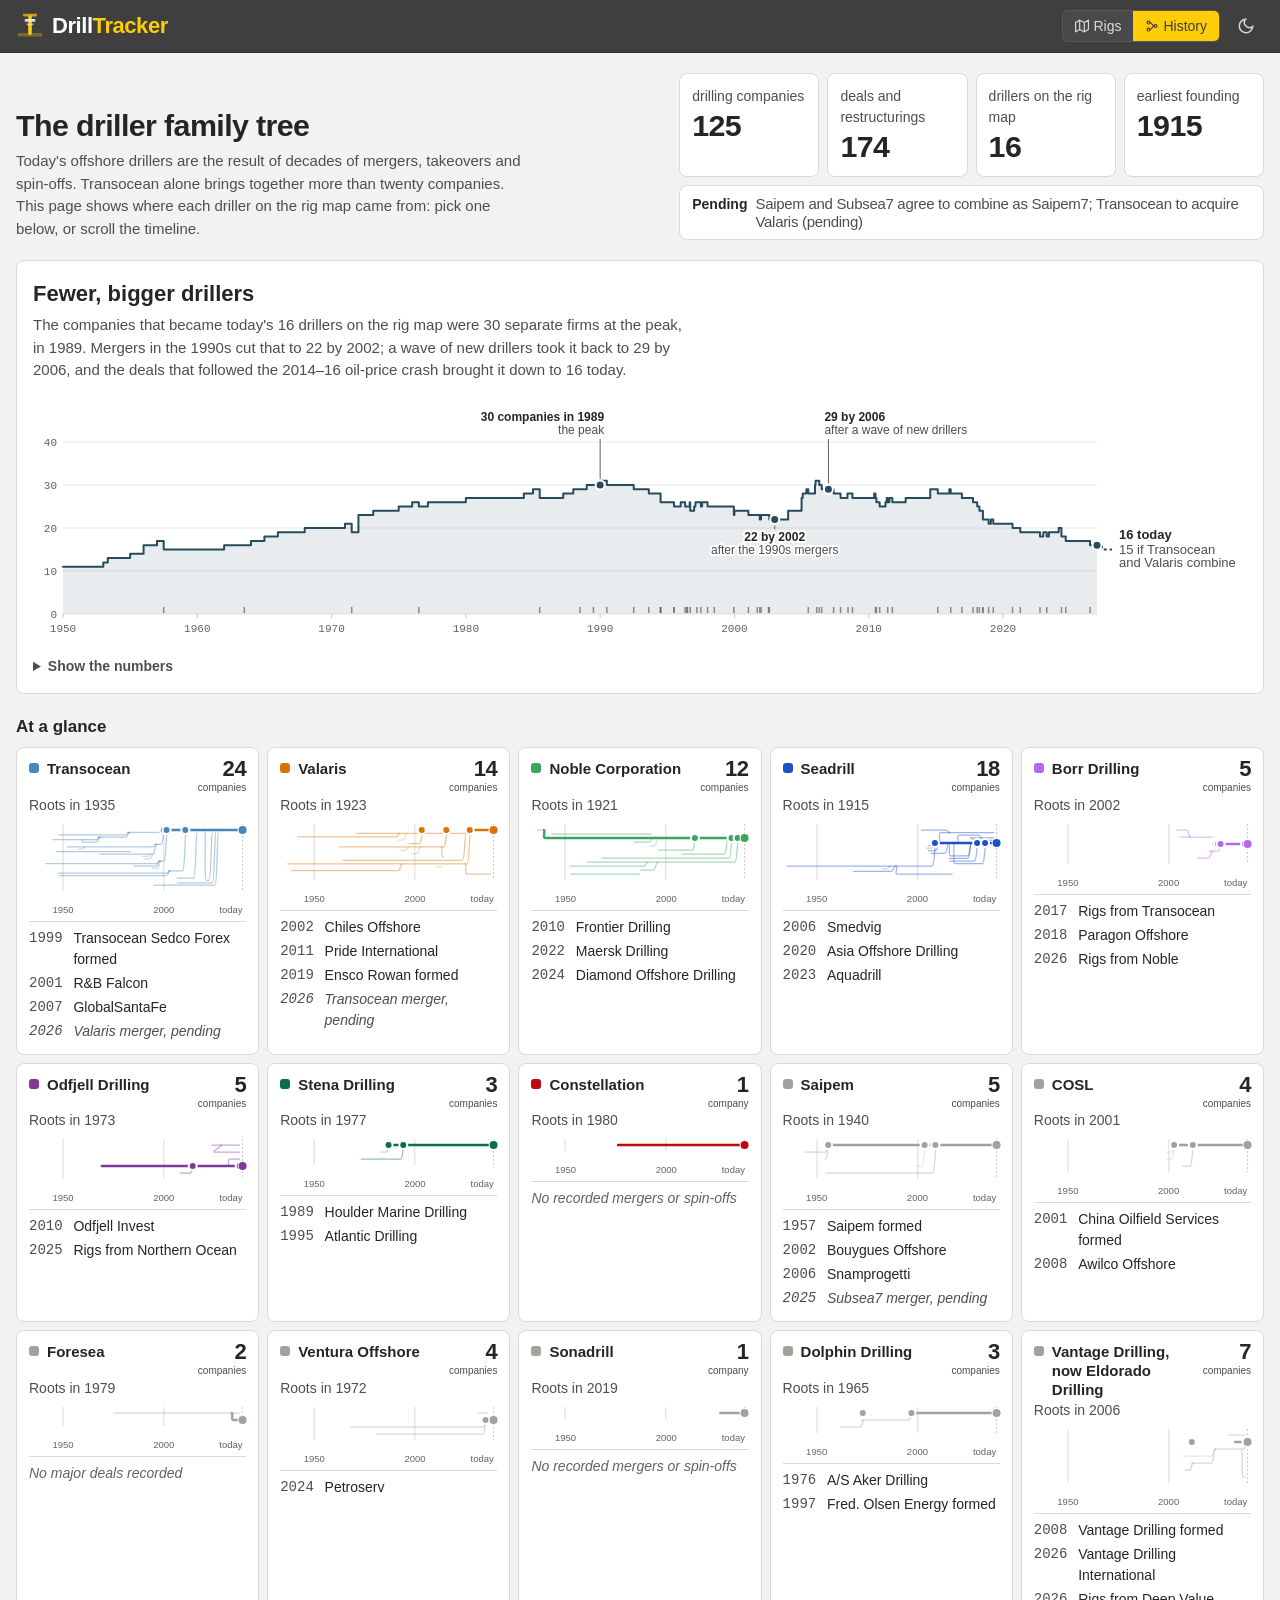
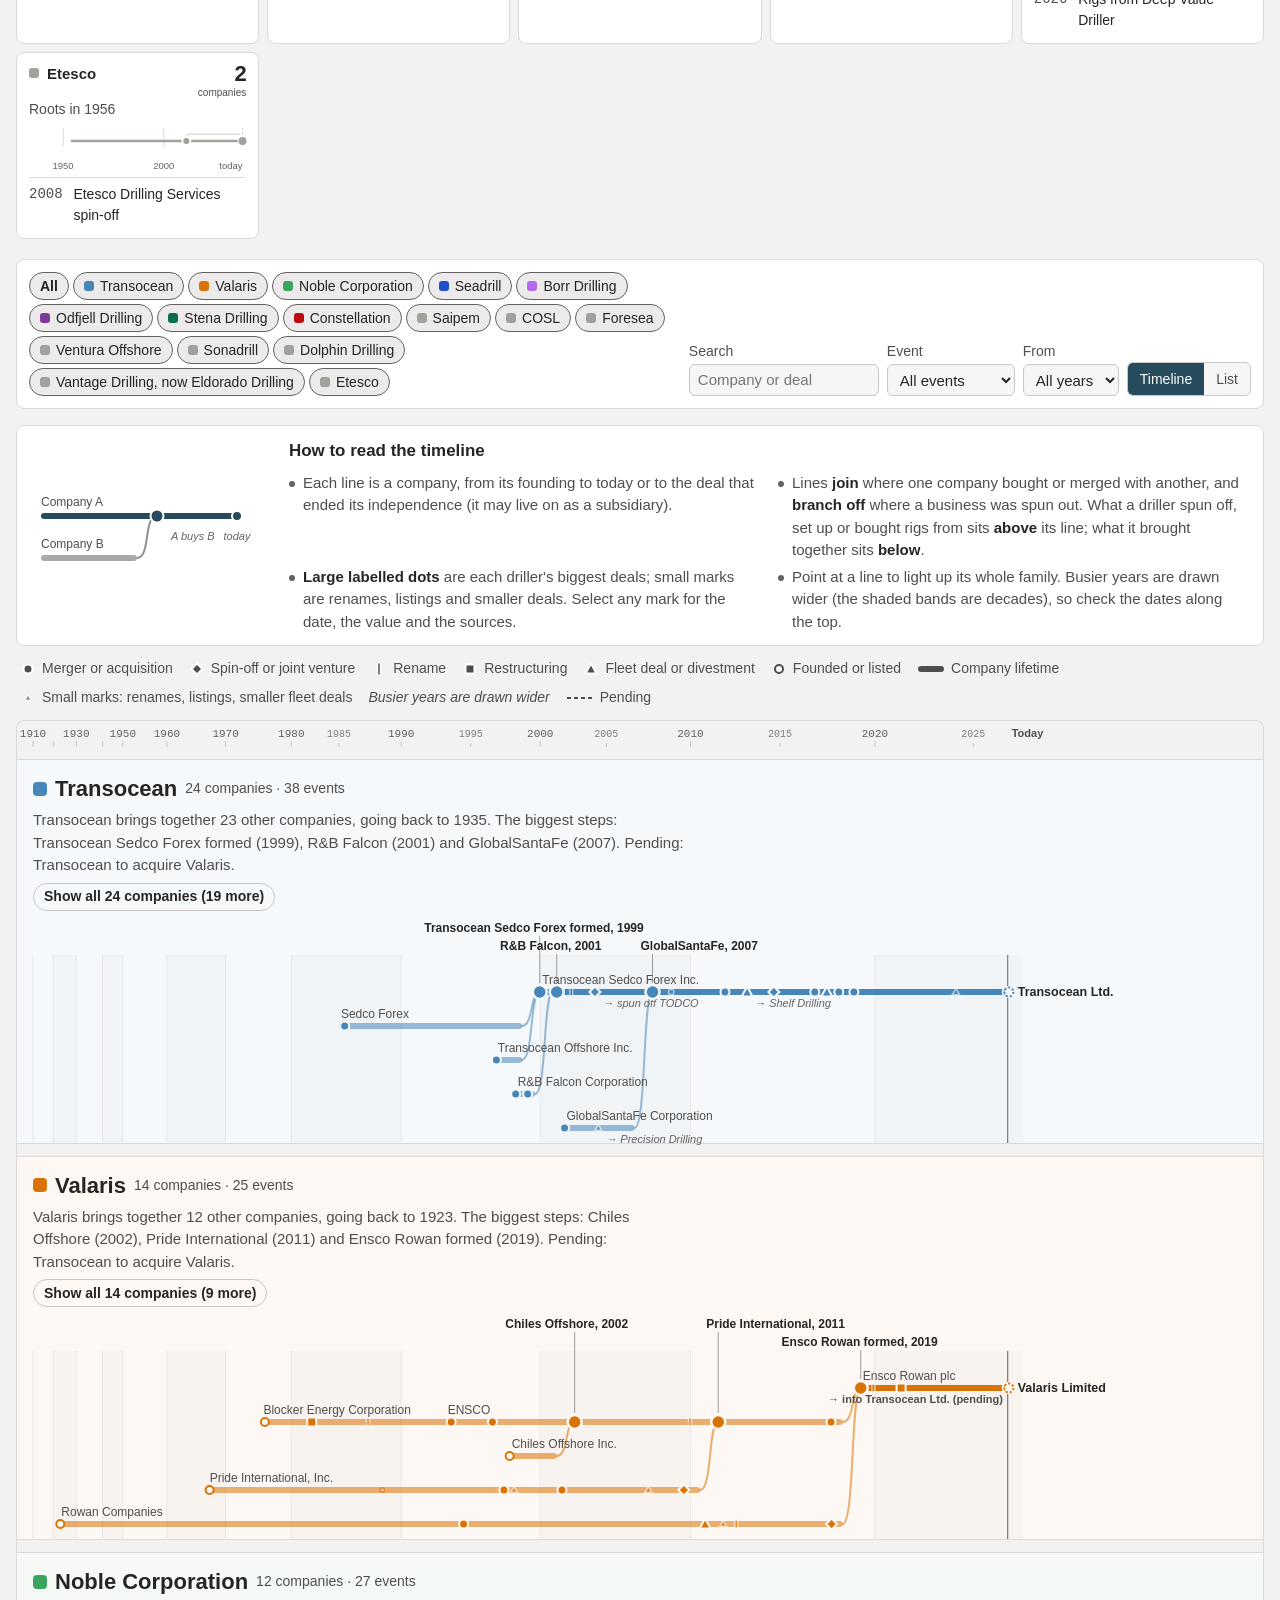
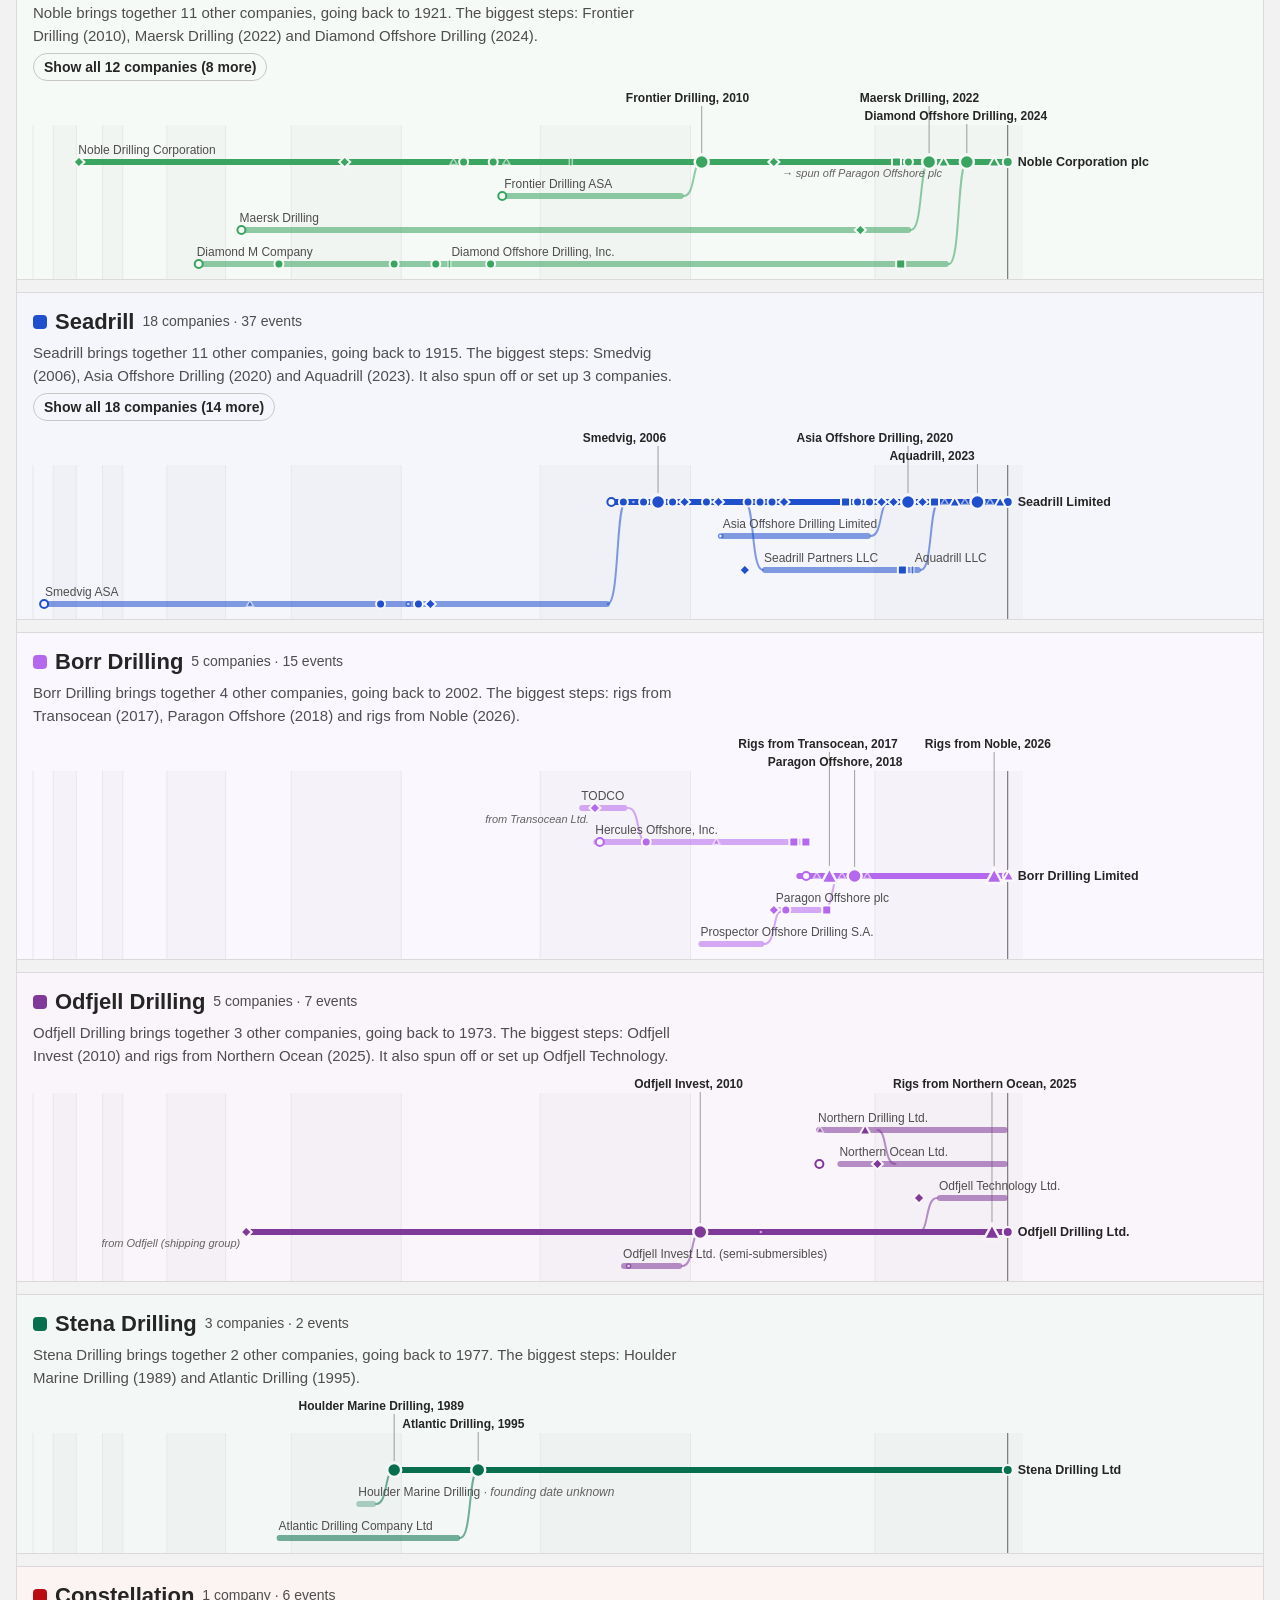
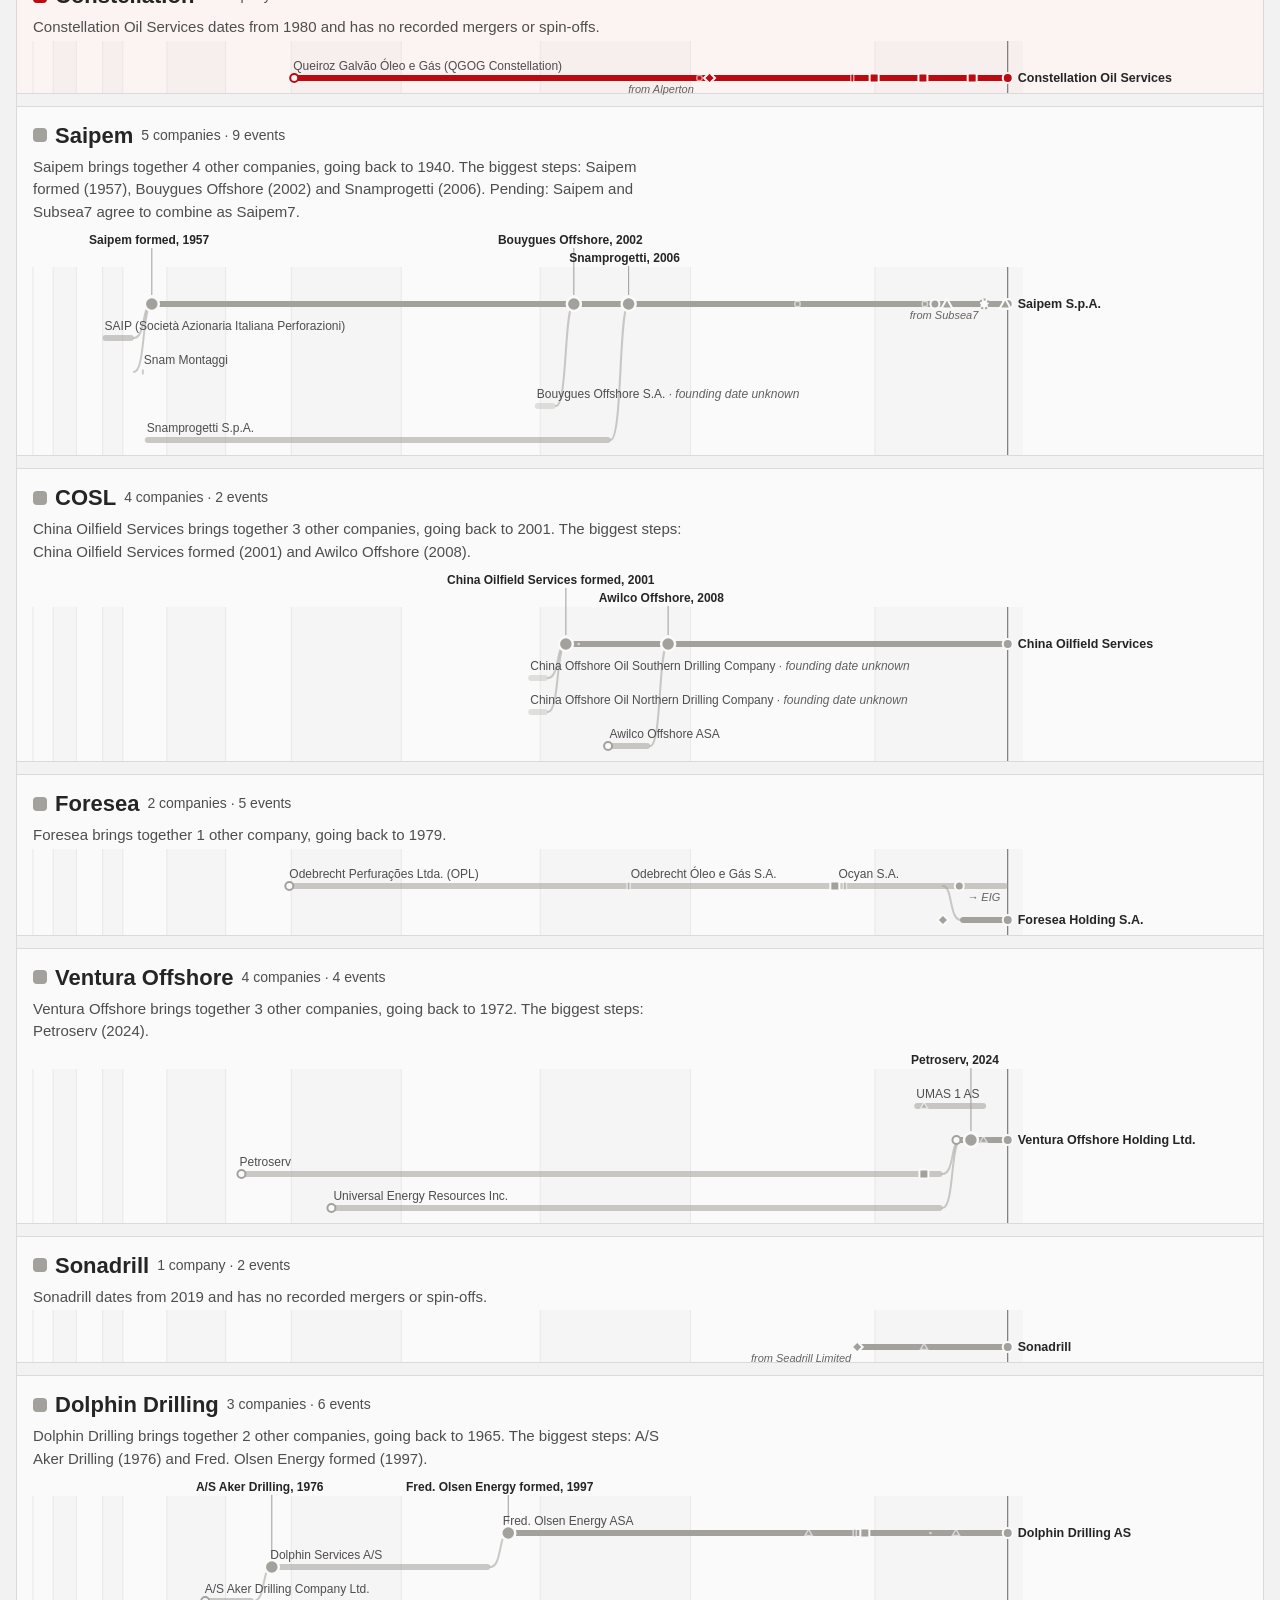
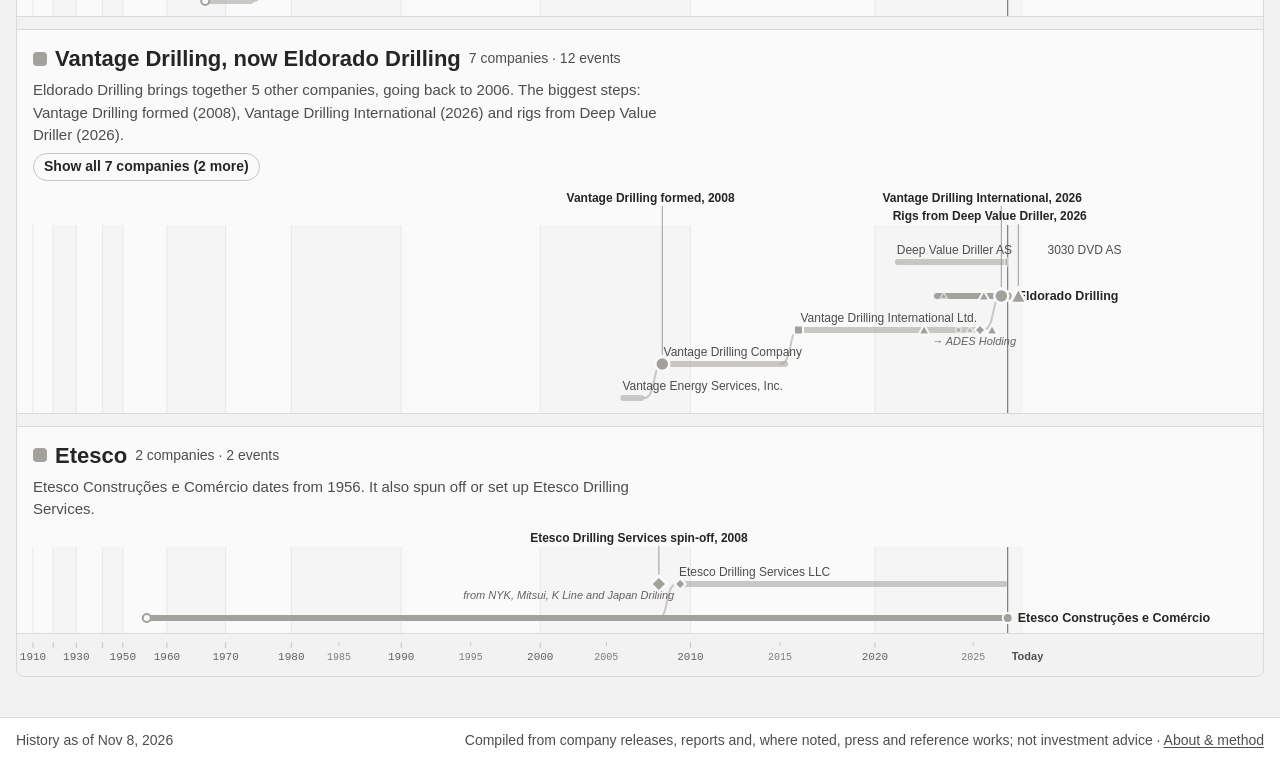
==== history.html @ 3edf8efe "Merge pull request #64 from WarEagle2k/history-polish 4/4 · Offshoots above, lineage below; decade b" ====
<!DOCTYPE html>
<html lang="en" class="hx-page" data-theme="dark">
<head>
<meta charset="UTF-8">
<meta name="viewport" content="width=device-width, initial-scale=1.0">
<meta http-equiv="Content-Security-Policy" content="default-src 'self'; script-src 'self'; style-src 'self' 'unsafe-inline' https://fonts.googleapis.com; font-src https://fonts.gstatic.com; img-src 'self' data:; connect-src 'self'; base-uri 'self'; form-action 'none'; object-src 'none'">
<title>DrillTracker — Driller Family Tree</title>
<meta name="description" content="How today's offshore drilling contractors came to be: the mergers, acquisitions, spin-offs, renames and restructurings behind each one, as far back as the sources go.">
<meta name="theme-color" content="#403F3F">
<link rel="canonical" href="https://wareagle2k.github.io/drilltracker/history.html">
<meta property="og:type" content="website">
<meta property="og:site_name" content="DrillTracker">
<meta property="og:title" content="DrillTracker — Driller Family Tree">
<meta property="og:description" content="The mergers, acquisitions, spin-offs and restructurings behind today's offshore drillers, on one timeline.">
<meta property="og:url" content="https://wareagle2k.github.io/drilltracker/history.html">
<meta property="og:image" content="https://wareagle2k.github.io/drilltracker/og-image.png">
<link rel="icon" href="data:image/svg+xml,%3Csvg xmlns='http://www.w3.org/2000/svg' viewBox='0 0 32 32'%3E%3Crect x='2' y='24' width='28' height='4' rx='1' fill='%23FDCD07' opacity='0.3'/%3E%3Crect x='14' y='4' width='4' height='22' rx='1' fill='%23FDCD07'/%3E%3Crect x='8' y='2' width='16' height='3' rx='1' fill='%23FDCD07' opacity='0.7'/%3E%3C/svg%3E">

<script src="theme-init.js?v=fe26ec33"></script>

<link rel="preconnect" href="https://fonts.googleapis.com">
<link rel="preconnect" href="https://fonts.gstatic.com" crossorigin>
<link href="https://fonts.googleapis.com/css2?family=Inter:wght@400;500;600;700&family=JetBrains+Mono:wght@400;500;600&display=swap" rel="stylesheet">
<link rel="stylesheet" href="styles.css?v=fe792de9">
<link rel="stylesheet" href="history.css?v=761b6c43">
</head>
<body>

<div class="sr-only" id="hxLive" aria-live="polite" aria-atomic="true"></div>

<header class="header">
  <div class="header-left">
    <a class="logo hx-logo-link" href="index.html" aria-label="DrillTracker rig map">
      <svg width="28" height="28" viewBox="0 0 32 32" fill="none" aria-hidden="true" focusable="false">
        <rect x="2" y="24" width="28" height="4" rx="1" fill="#FDCD07" opacity="0.3"/>
        <rect x="14" y="4" width="4" height="22" rx="1" fill="#FDCD07"/>
        <rect x="10" y="8" width="12" height="3" rx="0.5" fill="#e8ecf4" opacity="0.9"/>
        <rect x="12" y="13" width="8" height="2" rx="0.5" fill="#e8ecf4" opacity="0.6"/>
        <rect x="8" y="2" width="16" height="3" rx="1" fill="#FDCD07" opacity="0.7"/>
        <circle cx="16" cy="19" r="2" fill="#FDCD07"/>
      </svg>
      <span class="logo-text">Drill<span>Tracker</span></span>
    </a>
  </div>
  <div class="header-right">
    <nav class="view-toggle" aria-label="Pages">
      <a href="index.html">
        <svg width="14" height="14" viewBox="0 0 24 24" fill="none" stroke="currentColor" stroke-width="2" stroke-linecap="round" stroke-linejoin="round" aria-hidden="true" focusable="false"><polygon points="1 6 1 22 8 18 16 22 23 18 23 2 16 6 8 2 1 6"/><line x1="8" y1="2" x2="8" y2="18"/><line x1="16" y1="6" x2="16" y2="22"/></svg>
        <span>Rigs</span>
      </a>
      <a href="history.html" class="active" aria-current="page">
        <svg width="14" height="14" viewBox="0 0 24 24" fill="none" stroke="currentColor" stroke-width="2" stroke-linecap="round" stroke-linejoin="round" aria-hidden="true" focusable="false"><circle cx="6" cy="6" r="2.5"/><circle cx="6" cy="18" r="2.5"/><circle cx="18" cy="12" r="2.5"/><path d="M8.5 6c4 0 4 6 7 6M8.5 18c4 0 4-6 7-6"/></svg>
        <span>History</span>
      </a>
    </nav>
    <button type="button" class="icon-btn" data-theme-toggle aria-label="Switch to light theme"></button>
  </div>
</header>

<main class="hx-main" id="hxMain">
  <section class="hx-intro" aria-labelledby="hxTitle">
    <div class="hx-intro-text">
      <h1 id="hxTitle">The driller family tree</h1>
      <p>Today's offshore drillers are the result of decades of mergers, takeovers and spin-offs. Transocean alone brings together more than twenty companies. This page shows where each driller on the rig map came from: pick one below, or scroll the timeline.</p>
    </div>
    <dl class="hx-stats" id="hxStats"></dl>
  </section>

  <section class="hx-consol" aria-labelledby="hxConsolTitle">
    <div class="hx-consol-head">
      <h2 id="hxConsolTitle" class="hx-section-title">Fewer, bigger drillers</h2>
      <p class="hx-consol-dek" id="hxConsolDek"></p>
    </div>
    <div class="hx-consol-chart" id="hxConsol"></div>
    <details class="hx-consol-table">
      <summary>Show the numbers</summary>
      <div id="hxConsolTable"></div>
    </details>
  </section>

  <section class="hx-glance" aria-labelledby="hxGlanceTitle">
    <h2 id="hxGlanceTitle" class="hx-section-title">At a glance</h2>
    <div class="hx-glance-grid" id="hxGlance"></div>
  </section>

  <div class="hx-toolbar" role="group" aria-label="Filter the history">
    <div class="hx-families" id="hxFamilies" role="group" aria-label="Show drillers"></div>
    <div class="hx-controls">
      <label class="hx-field"><span>Search</span>
        <input type="search" id="hxSearch" placeholder="Company or deal" autocomplete="off" spellcheck="false">
      </label>
      <label class="hx-field"><span>Event</span>
        <select id="hxType"></select>
      </label>
      <label class="hx-field"><span>From</span>
        <select id="hxEra"></select>
      </label>
      <div class="view-toggle hx-view" role="group" aria-label="View">
        <button type="button" data-view="chart" aria-pressed="true" class="active">Timeline</button>
        <button type="button" data-view="list" aria-pressed="false">List</button>
      </div>
    </div>
  </div>

  <section class="hx-howto" aria-labelledby="hxHowtoTitle">
    <svg class="hx-howto-art" width="236" height="92" viewBox="0 0 236 92" aria-hidden="true" focusable="false">
      <text x="8" y="16" class="hx-howto-label">Company A</text>
      <rect x="8" y="23" width="196" height="6" rx="3" class="hx-howto-bar is-main"/>
      <circle cx="204" cy="26" r="5" class="hx-howto-end"/>
      <text x="8" y="58" class="hx-howto-label">Company B</text>
      <rect x="8" y="65" width="96" height="6" rx="3" class="hx-howto-bar"/>
      <path d="M104 68C118 68 110 26 124 26" class="hx-howto-link"/>
      <circle cx="124" cy="26" r="6.5" class="hx-howto-mark"/>
      <text x="138" y="50" class="hx-howto-note">A buys B</text>
      <text x="204" y="50" text-anchor="middle" class="hx-howto-note">today</text>
    </svg>
    <div>
      <h2 id="hxHowtoTitle" class="hx-section-title">How to read the timeline</h2>
      <ul class="hx-howto-list">
        <li>Each line is a company, from its founding to today or to the deal that ended its independence (it may live on as a subsidiary).</li>
        <li>Lines <strong>join</strong> where one company bought or merged with another, and <strong>branch off</strong> where a business was spun out. What a driller spun off, set up or bought rigs from sits <strong>above</strong> its line; what it brought together sits <strong>below</strong>.</li>
        <li><strong>Large labelled dots</strong> are each driller's biggest deals; small marks are renames, listings and smaller deals. Select any mark for the date, the value and the sources.</li>
        <li>Point at a line to light up its whole family. Busier years are drawn wider (the shaded bands are decades), so check the dates along the top.</li>
      </ul>
    </div>
  </section>

  <div class="hx-legend" id="hxLegend" aria-label="Key"></div>

  <section class="hx-chart" id="hxChart" aria-label="Timeline of driller families">
    <div class="hx-scroll" id="hxScroll" tabindex="0" role="region" aria-label="Timeline, scrolls sideways">
      <div class="hx-canvas" id="hxCanvas"></div>
    </div>
  </section>

  <section class="hx-list" id="hxList" aria-label="Events in date order" hidden></section>

  <p class="hx-empty" id="hxEmpty" hidden>No events match. Clear the search or pick more drillers.</p>
</main>

<aside class="hx-panel" id="hxPanel" aria-labelledby="hxPanelTitle" tabindex="-1" hidden>
  <div class="hx-panel-head">
    <p class="hx-panel-kicker" id="hxPanelKicker"></p>
    <button type="button" class="icon-btn hx-panel-close" id="hxPanelClose" aria-label="Close details">
      <svg width="18" height="18" viewBox="0 0 24 24" fill="none" stroke="currentColor" stroke-width="2" stroke-linecap="round" aria-hidden="true" focusable="false"><line x1="18" y1="6" x2="6" y2="18"/><line x1="6" y1="6" x2="18" y2="18"/></svg>
    </button>
  </div>
  <h2 class="hx-panel-title" id="hxPanelTitle"></h2>
  <div class="hx-panel-body" id="hxPanelBody"></div>
</aside>

<div class="hx-tip" id="hxTip" role="tooltip" hidden></div>

<footer class="footer hx-footer">
  <span id="hxAsOf"></span>
  <span class="footer-legal">Compiled from company releases, reports and, where noted, press and reference works; not investment advice ·
    <a href="https://github.com/WarEagle2k/drilltracker#driller-history" target="_blank" rel="noopener">About &amp; method</a></span>
</footer>

<script src="history-data.js?v=78d55426"></script>
<script src="history.js?v=fdc74b52"></script>
</body>
</html>
---- styles.css ----
/* Art direction: Maritime Operations Center → Industrial, authoritative, dark-first
   Palette: Dark navy/charcoal, amber/gold accent (#d4910a), white text
   Typography: Inter (body/UI) + JetBrains Mono (data values)
   Density: Dense — command-center dashboard */

*, *::before, *::after { box-sizing: border-box; margin: 0; padding: 0; }

html {
  -moz-text-size-adjust: 100%;
  -webkit-text-size-adjust: 100%;
  text-size-adjust: 100%;
  -webkit-font-smoothing: antialiased;
  -moz-osx-font-smoothing: grayscale;
  text-rendering: optimizeLegibility;
}

:root {
  /* brand (CSI): yellow never as text on white (1.5:1); on Charcoal it is 7:1 */
  --brand-yellow:   #FDCD07;
  --brand-charcoal: #403F3F;
  --header-bg:      #403F3F;
  --header-border:  #2E2D2D;
  --header-text:    #FFFFFF;
  --header-muted:   #DBD9DA;
  --header-hover:   #4F4D4D;
  --header-toggle:  #4A4949;
  --header-toggle-border: #5A5858;
  --font-body: 'Inter', -apple-system, BlinkMacSystemFont, sans-serif;
  --font-mono: 'JetBrains Mono', 'SF Mono', 'Fira Code', monospace;

  --text-xs:   clamp(0.75rem,  0.7rem  + 0.25vw, 0.875rem);
  --text-sm:   clamp(0.8125rem, 0.78rem + 0.2vw, 0.9375rem);
  --text-base: clamp(0.9375rem, 0.9rem + 0.2vw, 1.0625rem);
  --text-lg:   clamp(1.125rem, 1rem + 0.5vw, 1.375rem);
  --text-xl:   clamp(1.375rem, 1.1rem + 1vw, 2rem);

  --space-1:  0.25rem;
  --space-2:  0.5rem;
  --space-3:  0.75rem;
  --space-4:  1rem;
  --space-5:  1.25rem;
  --space-10: 2.5rem;
  --space-16: 4rem;

  --radius-sm: 0.25rem;
  --radius-md: 0.375rem;
  --radius-lg: 0.5rem;
  --radius-full: 9999px;

  --transition-fast: 120ms cubic-bezier(0.16, 1, 0.3, 1);
  --transition-slide: 280ms cubic-bezier(0.16, 1, 0.3, 1);
}

/* DARK MODE (default) */
:root, [data-theme="dark"] {
  --header-bg:      #141313;
  --header-border:  #2E2D2D;
  --header-hover:   #2E2D2D;
  --header-toggle:  #272626;
  --header-toggle-border: #3A3939;
  --color-bg:             #1E1D1D;
  --color-surface:        #272626;
  --color-surface-2:      #302F2F;
  --color-surface-offset: #3A3939;
  --color-divider:        #403F3F;
  --color-border:         #545252;

  --color-text:           #F2F1F1;
  --color-text-muted:     #BDBABB;
  --color-text-faint:     #A3A0A1;
  --color-text-inverse:   #1E1D1D;

  --color-primary:        #FDCD07;
  --color-primary-hover:  #FCE169;
  --color-primary-highlight: rgba(253, 205, 7, 0.12);

  --color-warning:        #fbbf24;
  --color-error:          #f87171;

  --shadow-md: 0 4px 12px rgba(0,0,0,0.4);
  --shadow-xl: 0 20px 50px rgba(0,0,0,0.6);

  /* status (activity on the data date) */
  --status-working:     #5FC3B9;
  --status-committed:   #9CC0DC;
  --status-available:   #94a3b8;
  --status-unconfirmed: #FCE169;

  /* contract firmness: ordinal, one blue ramp, firm = most prominent (validated --ordinal on #111d33) */
  --firm-firm:        #A9C8E0;
  --firm-loi:         #79A6C9;
  --firm-conditional: #4A7FA5;
  --firm-option:      #2F5B78;

  /* charts: rig type (categorical slots 1-3, validated all-pairs), heatmap ramp (5 ordinal teal steps, validated; teal so it doesn't read as the firmness blues), de-emphasis */
  --type-drillship: #3E86D6;
  --type-semisub:   #DE5A45;
  --type-jackup:    #1C9F84;
  --seq-0: #302F2F;
  --seq-1: #0a625e;
  --seq-2: #077e79;
  --seq-3: #079a94;
  --seq-4: #32b6af;
  --seq-5: #70cdc7;
  --viz-deemph: #545252;

  /* map availability: Coral for open now, a muted yellow for free within 9 months (22 apart, CVD-checked on the dark sea), grey for the rest */
  --avail-open:   #E15D48;
  --avail-near:   #E3B505;
  --avail-booked: #5E6366;
  --viz-grid: #353434;

  /* map colour by contractor: lighter steps of the light theme's hues, each at least 3:1 on the dark map; no pinks or salmons;
     closest pair 16.5 apart (OKLab x100), 8.9 under colour-blind simulation */
  --contractor-transocean:     #2ecdfd;
  --contractor-seadrill:       #0d6eff;
  --contractor-noble:          #1c945e;
  --contractor-valaris:        #f69e24;
  --contractor-odfjell:        #8e649f;
  --contractor-borr:           #b782fd;
  --contractor-stena:          #30db87;
  --contractor-constellation:  #f14634;
  --contractor-other:          #a3a19c;

  --map-sea:        #1B1F21;
  --map-land:       #2C2B2B;
  --map-border:     #4A4848;
  --map-label:      #A3A0A1;
  --map-label-sea:  #6E8189;
  --map-icon-shadow: rgba(0, 0, 0, 0.6);
  --overlay:        rgba(30, 29, 29, 0.55);
}

/* LIGHT MODE */
[data-theme="light"] {
  --header-bg:      #403F3F;
  --header-border:  #2E2D2D;
  --header-hover:   #4F4D4D;
  --header-toggle:  #4A4949;
  --header-toggle-border: #5A5858;
  --color-bg:             #F3F2F2;
  --color-surface:        #FFFFFF;
  --color-surface-2:      #F7F6F6;
  --color-surface-offset: #ECEAEB;
  --color-divider:        #DBD9DA;
  --color-border:         #C9C6C7;

  --color-text:           #262525;
  --color-text-muted:     #4F4D4D;
  --color-text-faint:     #646161;
  --color-text-inverse:   #ffffff;

  /* brand: Slate does the work in content (9.3:1 on white); CSI Yellow only as a fill or on Charcoal */
  --color-primary:        #264B5D;
  --color-primary-hover:  #1B3846;
  --color-primary-highlight: rgba(253, 205, 7, 0.22);

  --color-warning:        #d97706;
  --color-error:          #dc2626;

  --shadow-md: 0 4px 12px rgba(0,0,0,0.08);
  --shadow-xl: 0 20px 50px rgba(0,0,0,0.16);

  --status-working:     #185F66;
  --status-committed:   #264B5D;
  --status-available:   #555353;
  --status-unconfirmed: #84382C;

  --firm-firm:        #264B5D;
  --firm-loi:         #3A6886;
  --firm-conditional: #4A7FA5;
  --firm-option:      #7FA3C0;

  --type-drillship: #2A6CB0;
  --type-semisub:   #E15D48;
  --type-jackup:    #1FA595;
  --seq-0: #F1F0F0;
  --seq-1: #7FB8BC;
  --seq-2: #4C9499;
  --seq-3: #2A777D;
  --seq-4: #185F66;
  --seq-5: #0E4247;
  --viz-deemph: #CFCCCD;

  --avail-open:   #84382C;
  --avail-near:   #E15D48;
  --avail-booked: #B4BEC3;
  --viz-grid: #E9E7E8;

  /* map colour by contractor: no pinks; closest pair 15.3 apart (OKLab x100), 8.1 under colour-blind simulation, all 3:1 on the map */
  --contractor-transocean:     #4786b8;
  --contractor-seadrill:       #1f4fcc;
  --contractor-noble:          #3aa460;
  --contractor-valaris:        #da7306;
  --contractor-odfjell:        #7f3999;
  --contractor-borr:           #b468ee;
  --contractor-stena:          #086f4e;
  --contractor-constellation:  #bb0a10;
  --contractor-other:          #a3a19c;

  --map-sea:        #DCE3E6;
  --map-land:       #FAFAF9;
  --map-border:     #BCC0C1;
  --map-label:      #5A5F61;
  --map-label-sea:  #6F8791;
  --map-icon-shadow: rgba(10, 22, 40, 0.5);
  --overlay:        rgba(243, 242, 242, 0.6);
}

html, body { height: 100%; overflow: hidden; }

body {
  font-family: var(--font-body);
  font-size: var(--text-sm);
  color: var(--color-text);
  background: var(--color-bg);
  line-height: 1.5;
}

button { cursor: pointer; background: none; border: none; font: inherit; color: inherit; }
input { font: inherit; color: inherit; }
a { color: var(--color-primary); text-decoration: none; }
a:hover { color: var(--color-primary-hover); }

::selection {
  background: rgba(212, 145, 10, 0.3);
  color: var(--color-text);
}

:focus-visible {
  outline: 2px solid var(--color-primary);
  outline-offset: 2px;
  border-radius: var(--radius-sm);
}

@media (prefers-reduced-motion: reduce) {
  *, *::before, *::after {
    animation-duration: 0.01ms !important;
    animation-iteration-count: 1 !important;
    /* none rather than a near-zero duration: even 0.01ms of a visibility transition leaves the
       details panel hidden at the moment it opens, so it could not take focus */
    transition: none !important;
  }
}

.sr-only {
  position: absolute; width: 1px; height: 1px; padding: 0; margin: -1px;
  overflow: hidden; clip: rect(0,0,0,0); white-space: nowrap; border-width: 0;
}

/* ============================================
   LAYOUT — full viewport dashboard
   ============================================ */
.app {
  display: flex;
  flex-direction: column;
  height: 100dvh;
  overflow: hidden;
}

/* ============================================
   HEADER
   ============================================ */
.header {
  display: flex;
  align-items: center;
  justify-content: space-between;
  padding: var(--space-2) var(--space-4);
  background: var(--header-bg); /* the brand bar: Charcoal in both themes */
  border-bottom: 1px solid var(--header-border);
  color: var(--header-text);
  z-index: 1000;
  min-height: 48px;
  flex-shrink: 0;
}
.header-left, .header-right { display: flex; align-items: center; }
.header-left { gap: var(--space-3); }
.header-right { gap: var(--space-2); }

.logo { display: flex; align-items: center; gap: var(--space-2); }
.logo-text {
  font-size: var(--text-lg);
  font-weight: 700;
  letter-spacing: -0.02em;
  line-height: 1.2;
  color: var(--header-text);
}
.logo-text span { color: var(--brand-yellow); }

.view-toggle {
  display: flex;
  background: var(--color-surface-2);
  border-radius: var(--radius-md);
  border: 1px solid var(--color-border);
  overflow: hidden;
}
.view-toggle button {
  padding: var(--space-1) var(--space-3);
  font-size: var(--text-xs);
  font-weight: 500;
  color: var(--color-text-muted);
  transition: all var(--transition-fast);
  display: flex;
  align-items: center;
  gap: var(--space-1);
}
.view-toggle button.active {
  background: var(--color-primary);
  color: var(--color-text-inverse);
}
.view-toggle button:not(.active):hover {
  color: var(--color-text);
  background: var(--color-surface-offset);
}

/* shared icon button (sidebar toggle, export, theme) */
.icon-btn {
  width: 36px; height: 36px; display: flex; align-items: center; justify-content: center;
  border-radius: var(--radius-md); color: var(--color-text-muted); transition: all var(--transition-fast);
}
.icon-btn:hover { background: var(--color-surface-2); color: var(--color-text); }
.icon-btn:disabled { opacity: 0.4; cursor: default; background: none; }
.sidebar-toggle-btn { position: relative; }
/* how many filters are on, so they're not forgotten while the sidebar is closed */
.filter-badge {
  position: absolute; top: 2px; right: 0; min-width: 16px; height: 16px; padding: 0 4px; border-radius: var(--radius-full);
  background: var(--brand-yellow); color: var(--brand-charcoal); font: 700 10px/16px var(--font-mono); text-align: center;
  box-shadow: 0 0 0 2px var(--header-bg);
}
.filter-badge[hidden] { display: none; }
/* on the Charcoal bar: light icons, yellow for what is selected or focused */
.header .icon-btn { color: var(--header-muted); }
.header .icon-btn:hover { background: var(--header-hover); color: var(--header-text); }
.header .view-toggle { background: var(--header-toggle); border-color: var(--header-toggle-border); }
.header .view-toggle button { color: var(--header-muted); }
.header .view-toggle button:not(.active):hover { background: var(--header-hover); color: var(--header-text); }
.header .view-toggle button.active { background: var(--brand-yellow); color: var(--brand-charcoal); }
.header :focus-visible { outline-color: var(--brand-yellow); }
/* export says what it does where there is room */
.export-btn { width: auto; gap: 6px; padding: 0 10px; }
.export-label { font-size: var(--text-xs); font-weight: 600; }

/* stale-data banner (P5): shown only when the data is old */
.stale-banner {
  padding: var(--space-1) var(--space-4);
  background: color-mix(in srgb, var(--color-warning) 16%, var(--color-surface));
  border-bottom: 1px solid var(--color-border);
  color: var(--color-text);
  font-size: var(--text-xs);
  flex-shrink: 0;
}
.stale-banner[hidden] { display: none; }

/* ============================================
   KPI STRIP
   ============================================ */
.kpi-strip {
  display: flex;
  gap: 1px;
  background: var(--color-border);
  border-bottom: 1px solid var(--color-border);
  flex-shrink: 0;
}
.kpi-item {
  position: relative;
  flex: 1;
  display: flex;
  align-items: center;
  gap: var(--space-3);
  padding: var(--space-2) var(--space-4);
  background: var(--color-surface);
}
.kpi-icon {
  width: 32px;
  height: 32px;
  display: flex;
  align-items: center;
  justify-content: center;
  border-radius: var(--radius-md);
  background: var(--color-primary-highlight);
  color: var(--color-primary);
  flex-shrink: 0;
}
.kpi-label {
  display: flex;
  align-items: center;
  gap: 2px;
  font-size: 11px;
  white-space: nowrap; /* keeps the "?" button beside its label */
  text-transform: uppercase;
  letter-spacing: 0.05em;
  color: var(--color-text-faint);
  line-height: 1.2;
}
.kpi-label-text { min-width: 0; overflow: hidden; text-overflow: ellipsis; }
.kpi-content { min-width: 0; }
.kpi-unit { margin-left: 2px; font-size: 0.6em; font-weight: 500; color: var(--color-text-faint); }
.kpi-unit[hidden] { display: none; }
.kpi-note { margin-top: 1px; font-weight: 500; color: var(--color-text-faint); font-size: 11px; line-height: 1.2; }
.kpi-note:empty { display: none; }
.kpi-note--warn { color: var(--color-warning); font-weight: 700; }
.kpi-value {
  font-family: var(--font-mono);
  font-size: var(--text-lg);
  font-weight: 600;
  font-variant-numeric: tabular-nums lining-nums;
  color: var(--color-text);
  line-height: 1.2;
  animation: fadeIn 500ms ease-out;
}
@keyframes fadeIn {
  from { opacity: 0; transform: translateY(4px); }
  to { opacity: 1; transform: translateY(0); }
}

/* KPI definition: a real button (touch, keyboard and screen readers), not a hover-only title */
.kpi-help {
  display: inline-flex; align-items: center; justify-content: center; width: 16px; height: 16px; margin-left: 2px;
  position: relative; flex-shrink: 0; border: 1px solid var(--color-border); border-radius: var(--radius-full);
  font-size: 10px; font-weight: 600; line-height: 1; color: var(--color-text-muted); transition: all var(--transition-fast);
}
.kpi-help::after { content: ''; position: absolute; inset: -6px; } /* a 28px touch target around the small circle */
.kpi-help:hover, .kpi-help[aria-expanded="true"] { color: var(--color-primary); border-color: var(--color-primary); }
.kpi-help-text {
  position: absolute; top: calc(100% + 4px); left: var(--space-3); right: var(--space-3); z-index: 1100; min-width: 200px;
  padding: var(--space-2) var(--space-3); background: var(--color-surface-2); border: 1px solid var(--color-border);
  border-radius: var(--radius-md); box-shadow: var(--shadow-md); font-size: var(--text-xs); line-height: 1.4; color: var(--color-text);
}
.kpi-help-text[hidden] { display: none; }

/* ============================================
   MAIN CONTENT
   ============================================ */
.main-content {
  display: flex;
  position: relative;
  overflow: hidden;
  flex: 1;
  min-height: 0;
}

/* ============================================
   FILTER SIDEBAR
   ============================================ */
.filter-sidebar {
  width: 280px;
  background: var(--color-surface);
  border-right: 1px solid var(--color-border);
  display: flex;
  flex-direction: column;
  overflow: hidden;
  transition: width var(--transition-slide), margin var(--transition-slide);
  flex-shrink: 0;
  z-index: 500;
}
.filter-sidebar.collapsed { width: 0; margin-left: -1px; }
.filter-sidebar[inert] { opacity: 0; } /* collapsed sidebar leaves the tab order */

.filter-header {
  display: flex;
  align-items: center;
  justify-content: space-between;
  padding: var(--space-3) var(--space-4);
  border-bottom: 1px solid var(--color-border);
  flex-shrink: 0;
}
.filter-header h2 {
  font-size: var(--text-sm);
  font-weight: 600;
  text-transform: uppercase;
  letter-spacing: 0.04em;
  color: var(--color-text-muted);
}
.filter-count {
  font-family: var(--font-mono);
  font-size: var(--text-xs);
  color: var(--color-primary);
  font-variant-numeric: tabular-nums;
}

.filter-body {
  flex: 1;
  overflow-y: auto;
  overscroll-behavior: contain;
  padding: var(--space-3) var(--space-4);
}
.filter-section { margin-bottom: var(--space-4); }
.filter-section-title {
  font-size: 11px;
  font-weight: 600;
  text-transform: uppercase;
  letter-spacing: 0.06em;
  color: var(--color-text-faint);
  margin-bottom: var(--space-2);
}

.search-wrapper { position: relative; }
.search-input {
  width: 100%;
  padding: var(--space-2) 32px var(--space-2) 36px;
  background: var(--color-surface-2);
  border: 1px solid var(--color-border);
  border-radius: var(--radius-md);
  color: var(--color-text);
  font-size: var(--text-sm);
  transition: border-color var(--transition-fast);
}
.search-input::placeholder { color: var(--color-text-faint); }
.search-input:focus {
  border-color: var(--color-primary);
  outline: none;
  box-shadow: 0 0 0 2px var(--color-primary-highlight);
}
.search-icon {
  position: absolute;
  left: 10px;
  top: 50%;
  transform: translateY(-50%);
  color: var(--color-text-faint);
  pointer-events: none;
}
.search-clear {
  position: absolute; right: 5px; top: 50%; transform: translateY(-50%);
  width: 24px; height: 24px; display: flex; align-items: center; justify-content: center;
  border-radius: var(--radius-full); color: var(--color-text-faint);
  transition: all var(--transition-fast);
}
.search-clear:hover { color: var(--color-text); background: var(--color-surface-offset); }
.search-clear[hidden] { display: none; }

/* one filter option: checkbox, text, and the count it would show */
.filter-checkbox {
  min-width: 0;
  display: flex;
  align-items: center;
  gap: var(--space-2);
  padding: 3px 0;
  cursor: pointer;
  font-size: var(--text-xs);
  color: var(--color-text-muted);
  transition: color var(--transition-fast);
}
.filter-checkbox:hover { color: var(--color-text); }
.filter-checkbox input[type="checkbox"] {
  appearance: none;
  -webkit-appearance: none;
  width: 14px;
  height: 14px;
  border: 1.5px solid var(--color-border);
  border-radius: 3px;
  cursor: pointer;
  position: relative;
  flex-shrink: 0;
  transition: all var(--transition-fast);
}
.filter-checkbox input[type="checkbox"]:checked {
  border-color: var(--color-primary);
  background: var(--color-primary);
}
.filter-checkbox input[type="checkbox"]:checked::after {
  content: '';
  position: absolute;
  left: 3px;
  top: 0.5px;
  width: 5px;
  height: 8px;
  border: solid var(--color-text-inverse);
  border-width: 0 2px 2px 0;
  transform: rotate(45deg);
}
.filter-color-dot { display: none; width: 10px; height: 10px; border-radius: 50%; flex-shrink: 0; }
.show-contractor-colors .filter-color-dot { display: block; }
.filter-checkbox-text { flex: 1; min-width: 0; overflow: hidden; text-overflow: ellipsis; white-space: nowrap; }
.filter-opt-count {
  font-family: var(--font-mono); font-size: 10px; color: var(--color-text-faint);
  font-variant-numeric: tabular-nums; flex-shrink: 0;
}

.btn-reset {
  background: var(--color-primary); color: var(--color-text-inverse); font-weight: 600; font-size: var(--text-xs);
  padding: var(--space-2) var(--space-3); border-radius: var(--radius-md); text-align: center; transition: background var(--transition-fast);
}
.btn-reset:hover { background: var(--color-primary-hover); }
/* an option that would show no rigs, given the other filters */
.filter-checkbox.is-empty { opacity: 0.45; }
.filter-checkbox input:disabled { cursor: not-allowed; }
.filter-checkbox:has(input:disabled) { cursor: not-allowed; }
.filter-checkbox:has(input:disabled):hover { color: var(--color-text-muted); }

.filter-hint { font-size: 11px; line-height: 1.4; color: var(--color-text-faint); margin: calc(-1 * var(--space-2)) 0 var(--space-4); }
.active-filters { margin: calc(-1 * var(--space-2)) 0 var(--space-3); }
.active-filters[hidden] { display: none; }
.active-filters:not([hidden]) + .filter-hint { display: none; } /* the hint is for the empty state */
.filter-chips { display: flex; flex-wrap: wrap; gap: 6px; }
.filter-chip {
  display: inline-flex; align-items: center; gap: 4px; max-width: 100%; padding: 2px 8px;
  border-radius: var(--radius-full); background: var(--color-primary-highlight); border: 1px solid var(--color-primary);
  color: var(--color-text); font-size: 11px; line-height: 1.5; overflow: hidden; text-overflow: ellipsis; white-space: nowrap;
}
.filter-chip:hover { background: color-mix(in srgb, var(--color-primary) 22%, transparent); }
.filter-chip span { color: var(--color-primary); font-weight: 700; }
.filter-clear-all { font-size: var(--text-xs); color: var(--color-primary); text-decoration: underline; }
.filter-clear-all[hidden] { display: none; }

/* summary of active filters over the map, where the sidebar may be closed */
.filter-pill {
  position: absolute; top: var(--space-3); left: 50%; transform: translateX(-50%); z-index: 460;
  display: flex; align-items: center; gap: var(--space-3); padding: 4px 6px 4px 12px; white-space: nowrap;
  background: var(--color-surface); border: 1px solid var(--color-border); border-radius: var(--radius-full);
  box-shadow: var(--shadow-md); font-size: var(--text-xs); color: var(--color-text);
}
.filter-pill[hidden] { display: none; }
.filter-pill button {
  padding: 2px 10px; border-radius: var(--radius-full); background: var(--color-primary); color: var(--color-text-inverse); font-weight: 600;
}

/* each group folds away; its heading shows how many options are ticked, with a Clear */
.filter-section-head { display: flex; align-items: center; gap: var(--space-2); margin-bottom: var(--space-1); }
.filter-section-toggle {
  flex: 1; min-width: 0; display: flex; align-items: center; gap: 6px; padding: 4px 0; text-align: left; color: var(--color-text-faint);
}
.filter-section-toggle .filter-section-title { margin: 0; }
.filter-section-toggle::before {
  content: ''; width: 6px; height: 6px; flex-shrink: 0; margin: 0 2px 0 1px; border: solid currentColor; border-width: 0 1.5px 1.5px 0;
  transform: rotate(45deg) translate(-1px, -1px); transition: transform var(--transition-fast);
}
.filter-section-toggle[aria-expanded="false"]::before { transform: rotate(-45deg); }
.filter-section-toggle:hover, .filter-section-toggle:hover .filter-section-title { color: var(--color-text-muted); }
.filter-group:has(.filter-options[hidden]) { margin-bottom: var(--space-1); } /* folded groups sit close together */
.filter-summary-note { color: var(--color-primary); font-size: 10px; font-weight: 600; font-family: var(--font-mono); white-space: nowrap; }
.filter-group-clear { font-size: 11px; color: var(--color-text-muted); text-decoration: underline; padding: 2px 0; }
.filter-group-clear:hover { color: var(--color-primary); }
.filter-group-clear[hidden] { display: none; }
.filter-options[hidden] { display: none; }

/* "/" focuses the search; the hint shows on devices with a keyboard, until you type */
.search-key {
  position: absolute; right: 8px; top: 50%; transform: translateY(-50%); pointer-events: none;
  min-width: 18px; padding: 1px 5px; border: 1px solid var(--color-border); border-radius: 4px;
  font: 600 10px/1.4 var(--font-mono); color: var(--color-text-faint); text-align: center;
}
.search-input:focus ~ .search-key, .search-input:not(:placeholder-shown) ~ .search-key { display: none; }
@media (hover: none) { .search-key { display: none; } }

/* on phones the sidebar overlays the map; this closes it and says what you will see */
.filter-footer { display: none; }

/* backdrop behind the overlaying sidebar on small screens */
.sidebar-backdrop { display: none; }

/* ============================================
   MAP
   ============================================ */
.map-container { flex: 1; position: relative; }
.map-container.hidden { display: none; }

#map { width: 100%; height: 100%; z-index: 1; }
.leaflet-container { background: var(--map-sea); } /* Leaflet's default is light grey */

.map-unavailable {
  display: flex; align-items: center; justify-content: center; padding: var(--space-5);
  color: var(--color-text-muted); text-align: center;
}
.map-unavailable strong { color: var(--color-text); }

/* bundled basemap labels (the land itself is drawn on a canvas in app.js, from --map-land and --map-border) */
.map-label {
  display: flex; align-items: center; justify-content: center; white-space: nowrap; pointer-events: none;
  font-size: 10px; font-weight: 500; letter-spacing: 0.08em; text-transform: uppercase; color: var(--map-label);
  text-shadow: 0 0 3px var(--map-land), 0 0 3px var(--map-land);
}
.map-label-sea {
  font-style: italic; font-weight: 400; letter-spacing: 0.12em; text-transform: none; font-size: 11px;
  color: var(--map-label-sea); text-shadow: 0 0 3px var(--map-sea), 0 0 3px var(--map-sea);
}

/* "zoom to the rigs shown" control under the zoom buttons */
.fit-control a { display: flex !important; align-items: center; justify-content: center; }

/* clusters: a neutral disc with the count; the ring shows what is inside */
.rig-cluster { display: flex; align-items: center; justify-content: center; }
.rig-cluster-ring {
  width: 100%; height: 100%; border-radius: 50%; padding: 4px;
  box-shadow: 0 0 0 1.5px var(--color-surface), var(--shadow-md);
}
.rig-cluster-ring span {
  display: flex; align-items: center; justify-content: center; width: 100%; height: 100%; border-radius: 50%;
  background: var(--color-surface); color: var(--color-text); font-family: var(--font-body); font-weight: 700; font-size: 12px;
  font-variant-numeric: tabular-nums;
}
.rig-cluster:hover .rig-cluster-ring { transform: scale(1.08); }
.rig-cluster:focus-visible { outline: none; }
.rig-cluster:focus-visible .rig-cluster-ring { box-shadow: 0 0 0 2px var(--color-primary); }

/* rig markers; a centre dot marks a reported (not approximate) position */
.rig-marker {
  position: relative;
  border-radius: 50%;
  border: 1.5px solid rgba(10,22,40,0.55);
  box-shadow: 0 0 0 1.5px rgba(255,255,255,0.9), 0 1px 4px rgba(0,0,0,0.35);
  transition: transform 150ms ease, box-shadow 150ms ease;
  cursor: pointer;
}
.rig-marker:hover { transform: scale(1.3); z-index: 1000 !important; }
/* the hit area is bigger than the mark */
.rig-marker::before { content: ''; position: absolute; inset: -8px; border-radius: 50%; }
.leaflet-marker-icon:focus-visible { outline: none; }
.leaflet-marker-icon:focus-visible .rig-marker { box-shadow: 0 0 0 3px var(--color-primary) !important; }

/* marker hover / focus card */
.leaflet-tooltip.rig-tip {
  padding: 8px 10px; border-radius: var(--radius-md); border: 1px solid var(--color-border);
  background: var(--color-surface-2); color: var(--color-text-muted); box-shadow: var(--shadow-md);
  font-family: var(--font-body); font-size: 11px; line-height: 1.45; white-space: nowrap;
}
.leaflet-tooltip-top.rig-tip::before { border-top-color: var(--color-border); }
.rig-tip-name { display: block; font-size: 12px; color: var(--color-text); }
.rig-tip-muted { color: var(--color-text-faint); }
.rig-marker.selected { box-shadow: 0 0 0 3px var(--color-primary), 0 0 10px var(--color-primary) !important; transform: scale(1.25); }
.rig-marker--reported::after {
  content: ''; position: absolute; left: 50%; top: 50%; width: 5px; height: 5px; margin: -2.5px 0 0 -2.5px;
  border-radius: 50%; background: #fff; box-shadow: 0 0 0 1px rgba(10,22,40,0.6);
}

/* zoomed in: a silhouette of the rig type, coloured through a mask so every colour mode and theme
   shares one file per type. A small dark shadow lifts it off the sea; a light halo would fill the
   1px gaps in the derrick lattice and make it look solid. The anchor is the waterline. */
.rig-icon {
  display: block; width: 100%; height: 100%;
  -webkit-mask: center / contain no-repeat; mask: center / contain no-repeat;
}
.rig-icon--drillship { -webkit-mask-image: url(icons/drillship.png?v=577efb6c); mask-image: url(icons/drillship.png?v=577efb6c); }
.rig-icon--semisub   { -webkit-mask-image: url(icons/semisub.png?v=da18ef60);   mask-image: url(icons/semisub.png?v=da18ef60); }
.rig-icon--jackup    { -webkit-mask-image: url(icons/jackup.png?v=e30c52b5);    mask-image: url(icons/jackup.png?v=e30c52b5); }
.rig-marker--icon {
  border: none; border-radius: 0; box-shadow: none; background: none; transform-origin: 50% 100%;
  filter: drop-shadow(0 0.75px 0.5px var(--map-icon-shadow)); /* tight, so the edge stays crisp */
  transition: transform 150ms ease, filter 150ms ease;
}
.rig-marker--icon::before { inset: -4px; border-radius: var(--radius-sm); }
.rig-marker--icon:hover { transform: scale(1.12); }
.rig-marker--icon.selected {
  box-shadow: none !important; transform: scale(1.12);
  filter: drop-shadow(0 0 1px var(--color-primary)) drop-shadow(0 0 1px var(--color-primary)) drop-shadow(0 0 6px var(--color-primary));
}
.leaflet-marker-icon:focus-visible .rig-marker--icon { box-shadow: none !important; outline: 2px solid var(--color-primary); outline-offset: 3px; border-radius: var(--radius-sm); }
/* a reported position: the dot sits at the waterline, under the rig */
.rig-marker--icon.rig-marker--reported::after { top: auto; bottom: -3px; margin: 0 0 0 -2.5px; }

.leaflet-control-zoom a {
  background: var(--color-surface) !important;
  color: var(--color-text) !important;
  border-color: var(--color-border) !important;
}
.leaflet-control-zoom a:hover { background: var(--color-surface-2) !important; }
.leaflet-control-attribution {
  background: color-mix(in srgb, var(--color-surface) 80%, transparent) !important;
  color: var(--color-text-faint) !important;
  font-size: 10px !important;
}
.leaflet-control-attribution a { color: var(--color-text-muted) !important; }

/* map key: colour mode, categories with counts, marker size, position note */
.map-legend {
  position: absolute; bottom: var(--space-4); right: var(--space-4); z-index: 450; width: 236px;
  max-height: calc(100% - 2 * var(--space-4)); overflow-y: auto; overscroll-behavior: contain; /* never taller than the map */
  background: var(--color-surface); border: 1px solid var(--color-border); border-radius: var(--radius-md);
  box-shadow: var(--shadow-md); font-size: var(--text-xs);
}
.legend-head { display: flex; align-items: center; gap: var(--space-2); width: 100%; min-height: 30px; padding: var(--space-1) var(--space-3); text-align: left; }
.legend-modes-label { margin: 0 var(--space-3) 4px; font-size: 10px; color: var(--color-text-faint); }
.legend-heading { text-transform: uppercase; letter-spacing: 0.06em; font-size: 10px; font-weight: 600; color: var(--color-text-muted); white-space: nowrap; }
.legend-modes { display: flex; margin: 0 var(--space-3) var(--space-2); background: var(--color-surface-2); border: 1px solid var(--color-border); border-radius: var(--radius-md); overflow: hidden; }
.legend-mode { flex: 1; padding: 3px 8px; font-size: 11px; color: var(--color-text-muted); }
.legend-mode:not([aria-pressed="true"]):hover { color: var(--color-text); }
.legend-mode[aria-pressed="true"] { background: var(--color-primary); color: var(--color-text-inverse); font-weight: 600; }
.legend-toggle { color: var(--color-text-muted); }
.legend-toggle:hover .legend-heading, .legend-toggle:hover .legend-chevron { color: var(--color-text); }
.legend-chevron {
  margin-left: auto; width: 7px; height: 7px; border: solid currentColor; border-width: 0 1.5px 1.5px 0;
  transform: translateY(-2px) rotate(45deg); transition: transform var(--transition-fast);
}
.map-legend.collapsed .legend-collapsible { display: none; }
.map-legend.collapsed { width: auto; }
.map-legend.collapsed .legend-chevron { transform: translateY(1px) rotate(-135deg); }
/* tall enough for every contractor colour (eight and Other) on a laptop; scrolls (with a fade) only on short screens */
.legend-body { padding: 0 var(--space-3) var(--space-1); max-height: min(45vh, 312px); overflow-y: auto; }
.legend-body.is-scrollable { -webkit-mask-image: linear-gradient(#000 calc(100% - 14px), transparent); mask-image: linear-gradient(#000 calc(100% - 14px), transparent); }
.legend-body:not(:hover):not(:focus-within) { scrollbar-width: none; }
.legend-row { display: flex; align-items: center; gap: var(--space-2); padding: 2px 0; color: var(--color-text-muted); }
.legend-row--zero { opacity: 0.5; }
.legend-label { flex: 1; min-width: 0; overflow: hidden; text-overflow: ellipsis; white-space: nowrap; }
.legend-count { font-variant-numeric: tabular-nums; color: var(--color-text); font-weight: 600; }
.legend-empty { color: var(--color-text-faint); }
.legend-dot { width: 10px; height: 10px; border-radius: 50%; flex-shrink: 0; box-shadow: 0 0 0 1px rgba(255,255,255,0.9); }
.legend-sizes { display: flex; align-items: center; justify-content: space-between; gap: var(--space-2); margin: var(--space-1) var(--space-3) 0; padding-top: var(--space-2); border-top: 1px solid var(--color-divider); color: var(--color-text-faint); font-size: 10px; }
.legend-sizes span { display: inline-flex; align-items: center; gap: 4px; }
.legend-size { display: inline-block; border-radius: 50%; border: 1.5px solid var(--color-text-faint); }
/* zoomed in, the key shows the silhouettes the markers have become */
.legend-icon { display: none; background: var(--color-text-muted); }
.legend-icon.rig-icon--drillship { width: 30px; height: 14px; }
.legend-icon.rig-icon--semisub   { width: 21px; height: 16px; }
.legend-icon.rig-icon--jackup    { width: 18px; height: 18px; }
.map-legend.icons-on .legend-size { display: none; }
.map-legend.icons-on .legend-icon { display: inline-block; }
.legend-dot--reported { display: inline-block; position: relative; background: var(--color-text-muted); margin-right: 4px; vertical-align: -1px; box-shadow: none; }
.legend-dot--reported::after {
  content: ''; position: absolute; left: 2.5px; top: 2.5px; width: 4px; height: 4px; border-radius: 50%; background: #fff;
}
.legend-note {
  display: grid; gap: 6px; margin: var(--space-2) var(--space-3) 0; padding: var(--space-2) 0; border-top: 1px solid var(--color-divider);
  color: var(--color-text-faint); font-size: 10px; line-height: 1.35;
}
.legend-note-row { display: flex; align-items: flex-start; gap: 8px; }
.legend-note-row .legend-dot--reported { margin: 1px 4px 0 3px; }
/* a small copy of a cluster: neutral disc, count, ring of the current colours */
.legend-cluster {
  flex-shrink: 0; width: 18px; height: 18px; border-radius: 50%; display: grid; place-items: center; padding: 2.5px;
  background: var(--color-text-faint);
}
.legend-cluster span {
  width: 100%; height: 100%; border-radius: 50%; display: grid; place-items: center; background: var(--color-surface);
  color: var(--color-text); font: 700 8px/1 var(--font-body);
}

/* empty state overlay */
.empty-state {
  position: absolute; inset: 0; z-index: 400; display: flex; flex-direction: column; align-items: center; justify-content: center;
  gap: var(--space-3); color: var(--color-text-muted); background: var(--overlay); backdrop-filter: blur(2px); pointer-events: none;
}
.empty-state[hidden] { display: none; }
.empty-state .btn-reset { pointer-events: auto; }
.empty-title { font-size: var(--text-base); font-weight: 600; color: var(--color-text); }

/* ============================================
   DETAIL PANEL (right side)
   ============================================ */
.detail-panel {
  position: absolute;
  right: 0;
  top: 0;
  bottom: 0;
  width: 400px;
  max-width: 100%;
  background: var(--color-surface);
  border-left: 1px solid var(--color-border);
  z-index: 600;
  display: flex;
  flex-direction: column;
  overflow: hidden;
  transform: translateX(100%);
  visibility: hidden;
  transition: transform var(--transition-slide), visibility 0s linear 280ms;
  box-shadow: var(--shadow-xl);
}
.detail-panel.open {
  transform: translateX(0);
  visibility: visible;
  transition: transform var(--transition-slide), visibility 0s;
}

.detail-header {
  display: flex;
  align-items: flex-start;
  justify-content: space-between;
  padding: var(--space-4) var(--space-4) var(--space-3);
  border-bottom: 1px solid var(--color-border);
  flex-shrink: 0;
}
.detail-close {
  width: 32px;
  height: 32px;
  display: flex;
  align-items: center;
  justify-content: center;
  border-radius: var(--radius-md);
  color: var(--color-text-muted);
  flex-shrink: 0;
  transition: all var(--transition-fast);
}
.detail-close:hover { background: var(--color-surface-2); color: var(--color-text); }
.detail-actions { display: flex; align-items: center; gap: var(--space-1); flex-shrink: 0; }
.detail-map-btn {
  display: inline-flex; align-items: center; gap: 6px; padding: 4px 10px; border-radius: var(--radius-full);
  border: 1px solid var(--color-border); font-size: var(--text-xs); color: var(--color-text-muted); white-space: nowrap;
}
.detail-map-btn:hover { color: var(--color-text); border-color: var(--color-primary); }
.detail-map-btn[hidden] { display: none; }

/* step through the list without closing the panel */
.detail-footer {
  display: flex; align-items: center; justify-content: space-between; gap: var(--space-2); flex-shrink: 0;
  padding: var(--space-2) var(--space-3); border-top: 1px solid var(--color-border); background: var(--color-surface);
}
.detail-footer[hidden] { display: none; }
.detail-step {
  display: inline-flex; align-items: center; gap: 4px; min-height: 32px; padding: 0 var(--space-2); border-radius: var(--radius-md);
  font-size: var(--text-xs); color: var(--color-text-muted);
}
.detail-step:hover:not(:disabled) { background: var(--color-surface-2); color: var(--color-text); }
.detail-step:disabled { opacity: 0.4; cursor: default; }
.detail-pos { font-size: 11px; color: var(--color-text-faint); font-variant-numeric: tabular-nums; }
.detail-rig-name { font-size: var(--text-lg); font-weight: 700; line-height: 1.2; margin-bottom: var(--space-1); }
.detail-aka { display: block; font-size: var(--text-xs); font-weight: 400; color: var(--color-text-faint); margin-top: 2px; }
.detail-contractor { font-size: var(--text-sm); color: var(--color-text-muted); }

.detail-body {
  flex: 1;
  overflow-y: auto;
  overscroll-behavior: contain;
  padding: var(--space-4);
}
.detail-badges { display: flex; gap: var(--space-2); flex-wrap: wrap; margin-bottom: var(--space-4); }

.badge {
  display: inline-flex;
  align-items: center;
  padding: 2px var(--space-2);
  border-radius: var(--radius-sm);
  font-size: 11px;
  font-weight: 600;
  text-transform: uppercase;
  letter-spacing: 0.04em;
}
.badge-type { background: var(--color-primary-highlight); color: var(--color-primary); }
.badge-neutral { background: var(--color-surface-offset); color: var(--color-text-muted); }
.badge-working     { --badge: var(--status-working); }
.badge-committed   { --badge: var(--status-committed); }
.badge-available   { --badge: var(--status-available); }
.badge-unconfirmed { --badge: var(--status-unconfirmed); }
.badge-status { background: color-mix(in srgb, var(--badge) 15%, transparent); color: var(--badge); }

.detail-grid {
  display: grid;
  grid-template-columns: 1fr 1fr;
  gap: var(--space-1) var(--space-4);
  margin-bottom: var(--space-4);
}
.detail-grid dt, .detail-grid dd { margin: 0; }
.detail-field { padding: var(--space-2) 0; border-bottom: 1px solid var(--color-divider); }
.detail-field-wide { grid-column: 1 / -1; }
.detail-field-label {
  font-size: 11px;
  text-transform: uppercase;
  letter-spacing: 0.06em;
  color: var(--color-text-faint);
  margin-bottom: 2px;
}
.detail-field-value {
  font-family: var(--font-mono);
  font-size: var(--text-sm);
  font-variant-numeric: tabular-nums lining-nums;
  font-weight: 500;
}
.detail-field-value--text { font-family: var(--font-body); font-size: var(--text-xs); line-height: 1.4; }

.detail-section-title {
  font-size: 11px;
  font-weight: 400;
  text-transform: uppercase;
  letter-spacing: 0.06em;
  color: var(--color-text-faint);
  margin: var(--space-2) 0;
}

.detail-hero { display: flex; align-items: center; justify-content: space-between; gap: var(--space-3); }
.detail-hero > div { min-width: 0; }
/* the rig type's silhouette, in its map colour */
.detail-icon { flex-shrink: 0; margin-bottom: var(--space-2); }
.dayrate-label { font-size: 11px; text-transform: uppercase; letter-spacing: 0.06em; color: var(--color-text-faint); }
.dayrate-highlight {
  font-family: var(--font-mono);
  font-size: var(--text-xl);
  font-weight: 700;
  color: var(--color-primary);
  font-variant-numeric: tabular-nums lining-nums;
  margin-bottom: var(--space-2);
}
.dayrate-unit { font-size: var(--text-sm); color: var(--color-text-muted); font-weight: 500; }
.dayrate-highlight--none { font-family: var(--font-body); font-size: var(--text-lg); font-weight: 600; color: var(--color-text-muted); }
.dayrate-undisclosed { font-size: var(--text-sm); color: var(--color-text-muted); margin-bottom: var(--space-3); }

/* contract timeline: current and upcoming contracts on one strip (bars share the Insights timeline styles) */
.runway { margin-bottom: var(--space-4); }
.runway-track { position: relative; height: 20px; border-radius: var(--radius-sm); background: var(--color-surface-2); }
.runway-track .runway-bar--cut { border-top-left-radius: 0; border-bottom-left-radius: 0; }
.runway-tick { position: absolute; top: 0; bottom: 0; width: 1px; background: var(--color-surface); opacity: 0.8; }
.runway-now { position: absolute; z-index: 1; top: -3px; bottom: -3px; width: 2px; margin-left: -1px; background: var(--color-text); border-radius: 1px; }
.runway-labels { position: relative; height: 15px; margin-top: 4px; font-size: 11px; color: var(--color-text-faint); font-family: var(--font-mono); }
.runway-labels span { position: absolute; top: 0; transform: translateX(-50%); white-space: nowrap; }
.runway-labels .runway-end { transform: none; }
.runway-labels .runway-end:last-child { right: 0; }
.runway-status { text-wrap: pretty; margin-top: 4px; font-size: var(--text-xs); color: var(--color-text); font-weight: 600; }
.runway-key { display: flex; flex-wrap: wrap; gap: 2px var(--space-3); margin-top: var(--space-2); font-size: 10px; color: var(--color-text-muted); }
.runway-key span { display: inline-flex; align-items: center; gap: 5px; }
.runway-key .gantt-bar { position: static; display: inline-block; width: 14px; height: 8px; box-shadow: none; }
.runway-now-key { display: inline-block; width: 2px; height: 10px; background: var(--color-text); }

/* all contracts for one rig */
.contracts-table { width: 100%; border-collapse: collapse; font-size: var(--text-xs); margin-bottom: var(--space-4); }
.contracts-table th {
  text-align: left; font-weight: 600; font-size: 10px; text-transform: uppercase; letter-spacing: 0.05em;
  color: var(--color-text-faint); padding: var(--space-1) var(--space-2) var(--space-1) 0; border-bottom: 1px solid var(--color-border);
}
.contracts-table td { padding: var(--space-2) var(--space-2) var(--space-2) 0; border-bottom: 1px solid var(--color-divider); vertical-align: top; }
.contracts-table .mono-cell { font-family: var(--font-mono); white-space: nowrap; }
.contracts-table .period-cell { white-space: normal; }
.contracts-table .period-cell span { white-space: nowrap; } /* wraps at the dash, never inside a date */
.contracts-table tr.is-current td { background: var(--color-primary-highlight); }
.contracts-table tr.is-current td:first-child { box-shadow: inset 3px 0 0 var(--color-primary); padding-left: var(--space-2); }
.contracts-table tr.is-past td { color: var(--color-text-faint); }
.contracts-table tr.is-earlier { display: none; }
.contracts-table.show-earlier-rows tr.is-earlier { display: table-row; }
.show-earlier { margin: 0 0 var(--space-1); padding: var(--space-1) 0; font-size: var(--text-xs); color: var(--color-text-muted); text-decoration: underline; text-underline-offset: 3px; }
.show-earlier:hover { color: var(--color-text); }
.contracts-table tr.is-current .contract-note { color: var(--color-text-muted); }
.contract-note { color: var(--color-text-faint); font-size: 11px; line-height: 1.35; margin-top: 2px; }
.firm-tag {
  display: inline-block; padding: 1px 6px; border-radius: var(--radius-sm); font-size: 10px; font-weight: 600;
  text-transform: uppercase; letter-spacing: 0.04em; white-space: nowrap;
  background: color-mix(in srgb, var(--tag) 22%, transparent); color: var(--color-text);
  box-shadow: inset 3px 0 0 var(--tag);
}
.firm-tag--firm        { --tag: var(--firm-firm); }
.firm-tag--loi         { --tag: var(--firm-loi); }
.firm-tag--conditional { --tag: var(--firm-conditional); }
.firm-tag--option      { --tag: var(--firm-option); }

.backlog-note {
  background: var(--color-surface-2);
  border-radius: var(--radius-md);
  padding: var(--space-3);
  font-size: var(--text-xs);
  color: var(--color-text);
  line-height: 1.55;
}

.detail-meta {
  display: grid; grid-template-columns: auto 1fr; gap: var(--space-1) var(--space-3);
  margin-top: var(--space-4); font-size: var(--text-xs); color: var(--color-text-muted);
}
.detail-meta dt { color: var(--color-text-faint); text-transform: uppercase; letter-spacing: 0.06em; font-size: 10px; padding-top: 2px; }
.source-stale {
  margin-top: var(--space-2); padding: var(--space-2) var(--space-3); border-radius: var(--radius-md);
  background: color-mix(in srgb, var(--color-warning) 12%, transparent); color: var(--color-text); font-size: var(--text-xs);
}

/* ============================================
   LIST VIEW
   Columns respond to the space the list gets (the sidebar may be open), not the
   window: Type and Location drop below 900px, and below 640px rows become cards.
   ============================================ */
.list-view { display: none; flex: 1; flex-direction: column; overflow: hidden; container: list / inline-size; }
.list-view.active { display: flex; }

.list-toolbar {
  display: flex; align-items: center; flex-wrap: wrap; gap: var(--space-2) var(--space-5);
  padding: var(--space-2) var(--space-4); border-bottom: 1px solid var(--color-border);
  background: var(--color-surface); font-size: var(--text-xs); color: var(--color-text-muted); flex-shrink: 0;
}
.list-count { font-weight: 600; color: var(--color-text); }
.list-key { display: inline-flex; align-items: center; flex-wrap: wrap; gap: 4px var(--space-4); }
.list-key-item { display: inline-flex; align-items: center; gap: 6px; white-space: nowrap; }
.list-key strong { color: var(--color-text); font-variant-numeric: tabular-nums; }
/* the same two colours as the map's availability colouring */
.list-key-mark { width: 3px; height: 14px; border-radius: 2px; }
.list-key-mark--open { background: var(--avail-open); }
.list-key-mark--near { background: var(--avail-near); }
.list-sort { display: none; margin-left: auto; align-items: center; gap: 6px; }
.list-sort select {
  font: inherit; color: var(--color-text); background: var(--color-surface-2);
  border: 1px solid var(--color-border); border-radius: var(--radius-md); padding: 4px 6px;
}
.list-sort-dir { width: 28px; height: 28px; border: 1px solid var(--color-border); border-radius: var(--radius-md); color: var(--color-text); }

.list-table-wrapper { flex: 1; overflow: auto; overscroll-behavior: contain; }
.list-table { width: 100%; table-layout: fixed; border-collapse: collapse; font-size: var(--text-xs); }
/* fixed proportional columns */
.list-table .col-name       { width: 19%; }
.list-table .col-contractor { width: 14%; }
.list-table .col-type       { width: 8%; }
.list-table .col-location   { width: 11%; }
.list-table .col-customer   { width: 14%; }
.list-table .col-dayRate    { width: 10%; }
.list-table .col-bookedTo   { width: 13%; }
.list-table .col-status     { width: 11%; }
.list-table thead { position: sticky; top: 0; z-index: 10; }
.list-table th {
  background: var(--color-surface-2);
  padding: var(--space-2) var(--space-3);
  text-align: left;
  font-weight: 600;
  color: var(--color-text-muted);
  border-bottom: 1px solid var(--color-border);
  user-select: none;
  white-space: nowrap;
  transition: color var(--transition-fast);
}
.list-table th:hover { color: var(--color-text); }
.list-table th.sorted { color: var(--color-primary); }
.list-table th.col-dayRate { text-align: right; }
.th-btn {
  display: inline-flex; align-items: center; gap: 4px; max-width: 100%;
  font: inherit; color: inherit; text-transform: uppercase; letter-spacing: 0.05em; font-weight: 600; font-size: 11px;
}
.th-label { overflow: hidden; text-overflow: ellipsis; } /* the label truncates, the arrow never does */
.sort-arrow { flex-shrink: 0; opacity: 0.4; }
.list-table th.sorted .sort-arrow { opacity: 1; color: var(--color-primary); }

.list-table td {
  padding: var(--space-2) var(--space-3);
  border-bottom: 1px solid var(--color-divider);
  white-space: nowrap;
  overflow: hidden;
  text-overflow: ellipsis;
}
.list-table tbody tr { cursor: pointer; transition: background var(--transition-fast); }
.list-table tbody tr:nth-child(even) { background: color-mix(in srgb, var(--color-text) 2.5%, transparent); }
.list-table tbody tr:hover { background: var(--color-primary-highlight); }
.list-table tbody tr.is-selected { background: color-mix(in srgb, var(--color-primary) 16%, transparent); }
.list-table tbody tr.is-selected .cell-name { box-shadow: inset 3px 0 0 var(--color-primary); }
.cell-name { font-weight: 600; }
.list-row.avail-open .cell-name { box-shadow: inset 3px 0 0 var(--avail-open); }
.list-row.avail-near .cell-name { box-shadow: inset 3px 0 0 var(--avail-near); }
.cell-rate { text-align: right; font-family: var(--font-mono); font-variant-numeric: tabular-nums lining-nums; }
.cell-date { font-family: var(--font-mono); font-variant-numeric: tabular-nums lining-nums; }
.cell-rel { color: var(--color-text-faint); }
.cell-muted { color: var(--color-text-faint); font-family: var(--font-body); }
.cell-chip {
  display: inline-block; max-width: 100%; padding: 1px 6px; border-radius: var(--radius-full); font-size: 10px; font-weight: 600;
  overflow: hidden; text-overflow: ellipsis; vertical-align: middle;
  background: color-mix(in srgb, var(--avail-open) 22%, transparent); color: var(--color-text);
}
.contractor-dot, .status-dot { display: inline-block; border-radius: 50%; margin-right: 6px; vertical-align: middle; }
.contractor-dot { width: 8px; height: 8px; display: none; }
.show-contractor-colors .contractor-dot { display: inline-block; }
.status-dot { width: 7px; height: 7px; }
.list-empty { text-align: center; color: var(--color-text-muted); padding: var(--space-10) var(--space-4) !important; white-space: normal; }
.link-btn { color: var(--color-primary); text-decoration: underline; }

/* the rig name is a real button; rows keep table semantics */
.row-link { font: inherit; font-weight: 600; color: inherit; text-align: left; padding: 0; max-width: 100%; overflow: hidden; text-overflow: ellipsis; white-space: nowrap; }

abbr.cell-muted { text-decoration: none; cursor: help; }

/* on wide screens the open panel pushes the list and insights aside instead of covering them */
@media (min-width: 1200px) {
  .main-content.panel-open .list-view,
  .main-content.panel-open .insights-view { margin-right: 400px; }
}

@container list (max-width: 1000px) {
  .cell-rel { display: none; }
}

@container list (max-width: 900px) {
  .list-table .col-type, .list-table .cell-type,
  .list-table .col-location, .list-table .cell-location { display: none; }
  /* six columns share the room; Status keeps enough for "Unconfirmed", the text columns give way */
  .list-table .col-name       { width: 20%; }
  .list-table .col-contractor { width: 16%; }
  .list-table .col-customer   { width: 15%; }
  .list-table .col-dayRate    { width: 12%; }
  .list-table .col-bookedTo   { width: 16%; }
  .list-table .col-status     { width: 21%; }
  .th-long { display: none; }
}

/* phones and narrow panes: each rig becomes a two-column card; sorting moves to the toolbar */
@container list (max-width: 640px) {
  .list-sort { display: inline-flex; }
  .list-key { font-size: 11px; }
  .list-table, .list-table tbody { display: block; }
  .list-table thead { display: none; }
  .list-table tbody tr {
    display: grid; grid-template-columns: minmax(0, 1fr) auto; gap: 2px var(--space-3);
    grid-template-areas: "name status" "contractor booked" "customer rate";
    padding: var(--space-2) var(--space-4) var(--space-2) var(--space-4); border-bottom: 1px solid var(--color-divider);
  }
  .list-table td { display: block; padding: 0; border: 0; min-width: 0; }
  .list-table .cell-type, .list-table .cell-location { display: none; }
  .list-table .cell-name { grid-area: name; font-size: var(--text-sm); box-shadow: none !important; }
  .list-table .cell-status { grid-area: status; text-align: right; }
  .list-table .cell-contractor { grid-area: contractor; color: var(--color-text-muted); }
  .list-table .cell-booked { grid-area: booked; text-align: right; }
  .list-table .cell-customer { grid-area: customer; color: var(--color-text-muted); }
  .list-table .cell-rate { grid-area: rate; }
  .list-table tbody tr.avail-open { box-shadow: inset 3px 0 0 var(--avail-open); }
  .list-table tbody tr.avail-near { box-shadow: inset 3px 0 0 var(--avail-near); }
  .list-table tbody tr.is-selected { box-shadow: inset 3px 0 0 var(--color-primary); }
  .list-table .list-empty { grid-column: 1 / -1; }
  .list-table .cell-none { display: none; } /* no contract: no empty third line */
  /* without column headers, label the two numbers */
  .list-table .cell-rate::before { content: 'Day rate '; color: var(--color-text-faint); font-family: var(--font-body); }
  .list-table .cell-date::before { content: 'Booked to '; color: var(--color-text-faint); font-family: var(--font-body); }
}

/* ============================================
   INSIGHTS VIEW
   ============================================ */
.insights-view { display: none; flex: 1; overflow: hidden; }
.insights-view.active { display: flex; }
.insights-scroll { container-type: inline-size; flex: 1; overflow-y: auto; overscroll-behavior: contain; padding: var(--space-5); max-width: 1120px; margin: 0 auto; width: 100%; }
.insights-summary { color: var(--color-text-muted); font-size: var(--text-sm); margin-bottom: var(--space-4); }
.insights-summary strong { color: var(--color-text); }
.insights-empty { color: var(--color-text-muted); text-align: center; padding: var(--space-16) var(--space-4); }

/* headline tiles */
.viz-tiles { display: grid; grid-template-columns: 1.4fr repeat(3, 1fr); gap: var(--space-3); margin-bottom: var(--space-4); }
.viz-hero, .viz-tile { background: var(--color-surface); border: 1px solid var(--color-border); border-radius: var(--radius-lg); padding: var(--space-4); }
.viz-tile-label { font-size: var(--text-xs); color: var(--color-text-muted); }
.viz-hero-value { font-size: 52px; line-height: 1.05; font-weight: 700; letter-spacing: -0.03em; margin: 6px 0 4px; }
.viz-tile-value { font-size: 28px; line-height: 1.15; font-weight: 650; letter-spacing: -0.02em; margin: 6px 0 4px; }
.viz-unit { font-size: var(--text-sm); font-weight: 500; color: var(--color-text-muted); letter-spacing: 0; }
.viz-delta { font-size: var(--text-sm); font-weight: 600; color: var(--color-text-muted); letter-spacing: 0; }
.viz-tile-sub { font-size: 11px; line-height: 1.4; color: var(--color-text-faint); }
.viz-meter { margin-top: var(--space-3); height: 6px; border-radius: var(--radius-full); background: color-mix(in srgb, var(--firm-firm) 22%, transparent); overflow: hidden; }
.viz-meter span { display: block; height: 100%; border-radius: var(--radius-full); background: var(--firm-firm); }

/* chart cards */
.viz-grid-2 { display: grid; grid-template-columns: minmax(0, 1fr) minmax(0, 1fr); gap: var(--space-4); margin-bottom: var(--space-4); }
.viz-card { background: var(--color-surface); border: 1px solid var(--color-border); border-radius: var(--radius-lg); padding: var(--space-4); min-width: 0; }
.viz-card--wide { margin-bottom: var(--space-4); }
.viz-head { display: flex; align-items: flex-start; justify-content: space-between; gap: var(--space-3); margin-bottom: var(--space-2); }
.viz-title { font-size: var(--text-sm); font-weight: 600; color: var(--color-text); }
.viz-sub { font-size: var(--text-xs); color: var(--color-text-faint); margin-top: 2px; }
.viz-toggle {
  flex-shrink: 0; font-size: 11px; padding: 2px 10px; border-radius: var(--radius-full);
  border: 1px solid var(--color-border); color: var(--color-text-muted);
}
.viz-toggle:hover, .viz-toggle[aria-pressed="true"] { color: var(--color-text); border-color: var(--color-text-faint); }
.viz-foot { font-size: 11px; color: var(--color-text-faint); margin-top: var(--space-2); min-height: 1em; }
.viz-empty { color: var(--color-text-faint); font-size: var(--text-sm); padding: var(--space-5) 0; }
.viz-plot { position: relative; }
.viz-svg { display: block; overflow: visible; }
.viz-svg:focus-visible { outline: 2px solid var(--color-primary); outline-offset: 4px; }

/* legends: the swatch mirrors the mark */
.viz-legend { display: flex; flex-wrap: wrap; gap: var(--space-1) var(--space-4); list-style: none; margin-bottom: var(--space-3); font-size: 11px; color: var(--color-text-muted); }
.viz-legend[hidden] { display: none; }
.viz-legend li { display: inline-flex; align-items: center; gap: 6px; }
.viz-swatch { display: inline-block; width: 12px; height: 10px; border-radius: 2px; }
.viz-swatch--empty { background: transparent; box-shadow: inset 0 0 0 1px var(--color-border); }
.viz-shape { width: 10px; height: 10px; }
.viz-shape--drillship { border-radius: 50%; background: var(--type-drillship); }
.viz-shape--semisub { border-radius: 2px; background: var(--type-semisub); }
.viz-shape--jackup { background: var(--type-jackup); clip-path: polygon(50% 0, 100% 100%, 0 100%); }
.viz-legend .gantt-bar--open { width: 18px; }
.viz-key { display: inline-block; width: 8px; height: 8px; border-radius: 2px; background: var(--color-primary); vertical-align: 0; }
.viz-scale { display: flex; flex-wrap: wrap; align-items: flex-start; gap: 2px; margin-bottom: var(--space-3); font-size: 10px; color: var(--color-text-muted); }
.viz-scale[hidden] { display: none; }
.viz-scale-step { display: flex; flex-direction: column; gap: 3px; min-width: 44px; white-space: nowrap; font-variant-numeric: tabular-nums; }
.viz-scale-step i { height: 10px; border-radius: 2px; }
.viz-scale-step--empty i { box-shadow: inset 0 0 0 1px var(--color-border); }
.viz-scale-title { align-self: center; margin-right: var(--space-2); font-size: 11px; }

/* marks — fills from the theme's chart tokens */
.viz-fill--firm        { fill: var(--firm-firm);        background: var(--firm-firm); }
.viz-fill--loi         { fill: var(--firm-loi);         background: var(--firm-loi); }
.viz-fill--conditional { fill: var(--firm-conditional); background: var(--firm-conditional); }
.viz-fill--option      { fill: var(--firm-option);      background: var(--firm-option); }
.viz-fill--accent      { fill: var(--color-primary);    background: var(--color-primary); }
.viz-fill--deemph      { fill: var(--viz-deemph);       background: var(--viz-deemph); }
.viz-fill--drillship   { fill: var(--type-drillship); }
.viz-fill--semisub     { fill: var(--type-semisub); }
.viz-fill--jackup      { fill: var(--type-jackup); }
.viz-seq-0 { fill: var(--seq-0); background: var(--seq-0); }
.viz-seq-1 { fill: var(--seq-1); background: var(--seq-1); }
.viz-seq-2 { fill: var(--seq-2); background: var(--seq-2); }
.viz-seq-3 { fill: var(--seq-3); background: var(--seq-3); }
.viz-seq-4 { fill: var(--seq-4); background: var(--seq-4); }
.viz-seq-5 { fill: var(--seq-5); background: var(--seq-5); }
.viz-band-edge { fill: none; stroke: var(--color-surface); stroke-width: 1.5; stroke-linejoin: round; }
.viz-dot { stroke: var(--color-surface); stroke-width: 2; }
.viz-focus-ring { fill: none; stroke: var(--color-text); stroke-width: 1.5; pointer-events: none; }
.viz-grid { stroke: var(--viz-grid); stroke-width: 1; }
.viz-baseline { stroke: var(--color-border); stroke-width: 1; }
.viz-ref { stroke: var(--color-text-faint); stroke-width: 1; }
.viz-total { stroke: var(--color-text-faint); stroke-width: 1; stroke-dasharray: 3 3; }
.viz-live { touch-action: pan-y; } /* a sideways drag reads the chart; an up/down drag still scrolls */
.viz-crosshair { stroke: var(--color-text); stroke-width: 1; pointer-events: none; }
.viz-hit { fill: transparent; }
.viz-axis { fill: var(--color-text-faint); font-size: 10px; font-family: var(--font-body); font-variant-numeric: tabular-nums; }
.viz-axis--strong { fill: var(--color-text-muted); font-weight: 600; }
.viz-label { fill: var(--color-text-muted); font-size: 11px; font-family: var(--font-body); }
.viz-label-n { fill: var(--color-text-faint); font-size: 10px; }
.viz-value { fill: var(--color-text); font-size: 11px; font-weight: 600; font-family: var(--font-body); }
.viz-annot { fill: var(--color-text); font-size: 11px; font-weight: 600; font-family: var(--font-body); paint-order: stroke; stroke: var(--color-surface); stroke-width: 3px; }
.viz-annot--muted { fill: var(--color-text-faint); font-weight: 500; }
.viz-mark { cursor: default; outline: none; }
.viz-mark:hover path, .viz-mark:focus-visible path { filter: brightness(1.12); }
.viz-mark:focus-visible .viz-hit { fill: var(--color-primary-highlight); }
.viz-cell { transition: filter var(--transition-fast); }
.viz-cell:hover { filter: brightness(1.15); stroke: var(--color-text); stroke-width: 1; }

/* fleet mix lists */
.viz-mix-grid { display: grid; grid-template-columns: repeat(3, minmax(0, 1fr)); gap: var(--space-4); }
.viz-mix-title { font-size: 11px; font-weight: 600; color: var(--color-text-muted); margin-bottom: var(--space-2); }
.viz-mix-row {
  display: grid; grid-template-columns: minmax(0, 1fr) 24px; grid-template-rows: auto 6px; column-gap: 6px; row-gap: 2px;
  width: 100%; margin: 0 0 2px; padding: 3px 4px 5px; border-radius: var(--radius-sm); font: inherit; font-size: 11px; text-align: left; cursor: pointer;
}
.viz-mix-row:hover { background: var(--color-surface-offset); }
.viz-mix-row:focus-visible { outline: 2px solid var(--color-primary); outline-offset: 0; }
.viz-mix-row[aria-pressed="true"] { background: var(--color-primary-highlight); }
.viz-mix-row[aria-pressed="true"] .viz-mix-label { color: var(--color-text); font-weight: 600; }
.viz-mix-label { color: var(--color-text-muted); overflow: hidden; text-overflow: ellipsis; white-space: nowrap; }
.viz-mix-value { grid-row: 1; grid-column: 2; text-align: right; color: var(--color-text); font-weight: 600; font-variant-numeric: tabular-nums; }
.viz-mix-track { grid-column: 1 / -1; background: var(--seq-0); border-radius: var(--radius-full); overflow: hidden; }
.viz-mix-fill { display: block; height: 100%; background: var(--color-primary); border-radius: var(--radius-full); }

/* the charts respond to the space they get (the sidebar may be open), not the window */
@container (max-width: 900px) {
  .viz-grid-2 { grid-template-columns: minmax(0, 1fr); }
  .viz-tiles { grid-template-columns: repeat(3, minmax(0, 1fr)); }
  .viz-hero { grid-column: 1 / -1; }
}
@container (max-width: 560px) {
  .viz-tiles { grid-template-columns: repeat(2, minmax(0, 1fr)); }
  .viz-tile:last-child { grid-column: 1 / -1; }
  .viz-mix-grid { grid-template-columns: minmax(0, 1fr); }
  .viz-hero-value { font-size: 44px; }
}

/* table view */
.viz-table { max-height: 360px; overflow: auto; }
.viz-data-table { width: 100%; border-collapse: collapse; font-size: 11px; }
.viz-data-table th { position: sticky; top: 0; background: var(--color-surface); text-align: left; font-weight: 600; color: var(--color-text-muted); padding: 4px 8px 4px 0; border-bottom: 1px solid var(--color-border); }
.viz-data-table td { padding: 4px 8px 4px 0; border-bottom: 1px solid var(--color-divider); font-variant-numeric: tabular-nums; }

/* tooltip: value leads, label follows */
.viz-tip {
  position: fixed; z-index: 2000; pointer-events: none; max-width: 300px; padding: 8px 10px;
  background: var(--color-surface-2); border: 1px solid var(--color-border); border-radius: var(--radius-md);
  box-shadow: var(--shadow-md); font-size: 11px; color: var(--color-text-muted);
}
.viz-tip[hidden] { display: none; }
.viz-tip-title { font-weight: 600; color: var(--color-text); margin-bottom: 4px; font-size: 12px; }
.viz-tip-row { display: flex; align-items: center; gap: 6px; line-height: 1.6; }
.viz-tip-row strong { color: var(--color-text); font-variant-numeric: tabular-nums; }
.viz-tip-key { width: 10px; height: 3px; border-radius: 2px; flex-shrink: 0; }
.viz-tip-note { margin-top: 4px; color: var(--color-text-faint); line-height: 1.4; }

/* contract timeline */
.gantt { position: relative; }
/* the year axis sticks to the top of the scroll area (past its padding) while the rows pass under it */
.gantt-axis { position: sticky; top: calc(-1 * var(--space-5)); z-index: 2; height: 22px; padding-left: 130px; background: var(--color-surface); border-bottom: 1px solid var(--color-divider); }
.gantt-axis-track { position: relative; height: 100%; }
.gantt-year { position: absolute; bottom: 5px; padding-left: 3px; border-left: 1px dashed var(--color-divider); font-size: 9px; line-height: 1; color: var(--color-text-faint); font-family: var(--font-mono); }
.gantt-now-label { position: absolute; bottom: 4px; transform: translateX(-50%); padding: 1px 4px; border-radius: var(--radius-sm); background: var(--color-error); color: var(--color-surface); font-size: 9px; font-weight: 600; line-height: 1.2; }
.gantt-body { position: relative; }
.gantt-grid { position: absolute; inset: 0 0 0 130px; pointer-events: none; }
.gantt-tick { position: absolute; top: 0; bottom: 0; border-left: 1px dashed var(--color-divider); }
.gantt-now { position: absolute; top: 0; bottom: 0; width: 2px; background: var(--color-error); }
.gantt-row { display: grid; grid-template-columns: 130px 1fr; align-items: center; height: 20px; cursor: pointer; }
.gantt-row:hover, .gantt-row:focus-visible { background: var(--color-primary-highlight); }
.gantt-row:focus-visible { outline: 2px solid var(--color-primary); outline-offset: -2px; }
.gantt-name { font-size: 10px; color: var(--color-text-muted); overflow: hidden; text-overflow: ellipsis; white-space: nowrap; padding-right: var(--space-2); }
.gantt-track { position: relative; height: 100%; }
.gantt-bar { position: absolute; top: 5px; height: 10px; border-radius: 3px; min-width: 3px; box-shadow: 0 0 0 1px var(--color-surface); }
.viz-swatch.gantt-bar { position: static; box-shadow: none; }
.gantt-bar--firm        { background: var(--firm-firm); }
.gantt-bar--loi         { background: var(--firm-loi); }
.gantt-bar--conditional { background: var(--firm-conditional); }
.gantt-bar--option      { background: repeating-linear-gradient(135deg, var(--firm-option) 0 3px, transparent 3px 6px); box-shadow: inset 0 0 0 1px var(--firm-option); }
.gantt-bar--open        { -webkit-mask-image: linear-gradient(90deg, #000 40%, transparent); mask-image: linear-gradient(90deg, #000 40%, transparent); }
.viz-swatch.gantt-bar--open { -webkit-mask-image: linear-gradient(90deg, #000 30%, transparent); mask-image: linear-gradient(90deg, #000 30%, transparent); }

/* ============================================
   FOOTER
   ============================================ */
.footer {
  display: flex;
  align-items: center;
  justify-content: flex-start;
  padding: var(--space-1) var(--space-4);
  background: var(--color-surface);
  border-top: 1px solid var(--color-border);
  font-size: 11px;
  color: var(--color-text-faint);
  flex-wrap: wrap;
  gap: var(--space-1) var(--space-4);
  min-height: 28px;
  flex-shrink: 0;
}
.footer > span { white-space: nowrap; } /* lines break between the groups, not inside them */
.footer-legal { margin-left: auto; }
.footer a { color: var(--color-text-muted); text-decoration: underline; }
.footer a:hover { color: var(--color-primary); }

/* ============================================
   SCROLLBARS
   ============================================ */
.filter-body::-webkit-scrollbar,
.detail-body::-webkit-scrollbar,
.list-table-wrapper::-webkit-scrollbar { width: 6px; }
.filter-body::-webkit-scrollbar-track,
.detail-body::-webkit-scrollbar-track,
.list-table-wrapper::-webkit-scrollbar-track { background: transparent; }
.filter-body::-webkit-scrollbar-thumb,
.detail-body::-webkit-scrollbar-thumb,
.list-table-wrapper::-webkit-scrollbar-thumb { background: var(--color-border); border-radius: 3px; }

/* ============================================
   RESPONSIVE
   ============================================ */
@media (max-width: 1024px) {
  .kpi-strip { display: grid; grid-template-columns: repeat(3, minmax(0, 1fr)); }
}

@media (max-width: 768px) {
  .header { padding: var(--space-2) var(--space-3); }
  .footer { padding: var(--space-1) var(--space-3); }
  .footer { font-size: 10px; }
  .view-toggle button { min-height: 38px; }
  .export-label { display: none; }
  .export-btn { width: 42px; padding: 0; }
  .icon-btn, .detail-close { width: 42px; height: 42px; }

  /* six KPIs in two rows of three, tops aligned so the values line up across each row */
  .kpi-strip { position: relative; }
  .kpi-item { position: static; align-items: flex-start; padding: var(--space-2) var(--space-3); }
  .kpi-icon { display: none; }
  .kpi-value { font-size: var(--text-base); }
  /* the definition opens across the strip, not off the edge of a narrow column */
  .kpi-help-text { left: var(--space-2); right: var(--space-2); top: calc(100% + 4px); min-width: 0; }

  .filter-sidebar {
    position: absolute;
    left: 0; top: 0; bottom: 0;
    width: 280px;
    z-index: 700;
    box-shadow: var(--shadow-xl);
  }
  .filter-sidebar.collapsed { transform: translateX(-100%); width: 280px; margin-left: 0; }
  .filter-checkbox { min-height: 38px; }
  .filter-section-toggle, .filter-group-clear { min-height: 36px; }
  .filter-footer { display: block; flex-shrink: 0; padding: var(--space-3) var(--space-4); border-top: 1px solid var(--color-border); background: var(--color-surface); }
  .filter-done {
    width: 100%; min-height: 42px; border-radius: var(--radius-md); background: var(--color-primary); color: var(--color-text-inverse);
    font-weight: 600; font-size: var(--text-sm);
  }
  .filter-done:hover { background: var(--color-primary-hover); }
  .sidebar-backdrop {
    display: block; position: absolute; inset: 0; z-index: 650;
    background: rgba(0, 0, 0, 0.45); border: none; padding: 0; cursor: default;
  }
  .sidebar-backdrop[hidden] { display: none; }

  .detail-panel { width: 100%; border-left: none; }


  .gantt-grid { left: 92px; }
  .gantt-axis { padding-left: 92px; }
  .gantt-row { grid-template-columns: 92px 1fr; }
}

@media (max-width: 1100px) {
  .footer-scope { display: none; } /* the scope is in the README; keep the footer to one line where it can be */
}

@media (max-width: 720px) {
  .footer-legal { margin-left: 0; } /* on two lines, both start at the left */
}

@media (max-width: 560px) {
  /* icons only where the labels no longer fit; the labels stay for screen readers */
  .view-toggle button span { position: absolute; width: 1px; height: 1px; overflow: hidden; clip: rect(0,0,0,0); white-space: nowrap; }
}

@media (max-width: 480px) {
  .footer > span { white-space: normal; }
  /* compact rows so the map keeps most of the screen: sentence-case labels on one line,
     shortened ("Floater rate", "Backlog") with the full name kept for screen readers */
  .kpi-item { padding: 6px var(--space-2); gap: 0; }
  .kpi-label { font-size: 11px; letter-spacing: 0; text-transform: none; }
  .kpi-long { position: absolute; width: 1px; height: 1px; overflow: hidden; clip: rect(0,0,0,0); white-space: nowrap; }
  .kpi-note { font-size: 10px; }
  .kpi-value { font-size: var(--text-sm); }
  /* the wordmark collided with the view toggle; hide it visually but keep the heading */
  .logo-text { position: absolute; width: 1px; height: 1px; overflow: hidden; clip: rect(0,0,0,0); white-space: nowrap; }
  .header-right { gap: var(--space-1); }
}

/* ============================================
   CHANGES SINCE THE LAST REFRESH
   ============================================ */
.changes-btn { position: relative; }
.changes-btn .filter-badge { position: static; box-shadow: none; }
.changes-btn[hidden] { display: none; }
.changes-dialog {
  width: min(640px, calc(100vw - 32px)); max-height: min(80vh, 760px); margin: auto; padding: 0;
  border: 1px solid var(--color-border); border-radius: var(--radius-lg);
  background: var(--color-surface); color: var(--color-text); box-shadow: var(--shadow-xl);
}
.changes-dialog[open] { display: flex; flex-direction: column; }
.changes-dialog::backdrop { background: rgb(0 0 0 / 0.45); }
.changes-head {
  display: flex; align-items: center; justify-content: space-between; gap: var(--space-3);
  padding: var(--space-3) var(--space-3) var(--space-3) var(--space-4); border-bottom: 1px solid var(--color-border);
}
.changes-head h2 { font-size: var(--text-lg); font-weight: 700; line-height: 1.2; }
.changes-body { overflow-y: auto; overscroll-behavior: contain; padding: var(--space-3) var(--space-4) var(--space-4); }
.changes-intro { font-size: var(--text-xs); color: var(--color-text-muted); line-height: 1.5; margin-bottom: var(--space-2); }
.changes-group h3 {
  font-size: 11px; font-weight: 400; text-transform: uppercase; letter-spacing: 0.06em; color: var(--color-text-faint);
  margin: var(--space-4) 0 0; padding-bottom: var(--space-1); border-bottom: 1px solid var(--color-border);
}
.changes-group h3 span { font-family: var(--font-mono); margin-left: 4px; }
.changes-rig { padding: var(--space-2) 0; border-bottom: 1px solid var(--color-divider); }
.changes-rig-name { font-size: var(--text-sm); font-weight: 600; color: var(--color-text); text-align: left; }
button.changes-rig-name { text-decoration: underline; text-decoration-color: var(--color-border); text-underline-offset: 3px; }
button.changes-rig-name:hover { text-decoration-color: currentColor; }
.changes-rig-sub { font-size: var(--text-xs); color: var(--color-text-faint); margin-left: var(--space-2); }

/* one rig's changes, here and in the details pane: up for more work, down for less */
.change-lines { list-style: none; margin: 2px 0 0; padding: 0; font-size: var(--text-xs); color: var(--color-text-muted); line-height: 1.45; }
.change-lines li { position: relative; padding-left: 15px; }
.change-lines li::before { position: absolute; left: 0; content: '•'; color: var(--color-text-faint); }
.change-lines .change--more::before { content: '↑'; color: var(--status-working); }
.change-lines .change--less::before { content: '↓'; color: var(--avail-open); }
.detail-changes {
  margin-bottom: var(--space-3); padding: var(--space-2) var(--space-3);
  background: var(--color-surface-2); border-radius: var(--radius-md);
}
.detail-changes .detail-section-title { margin: 0 0 2px; }
.detail-changes .change-lines { color: var(--color-text); }

@media (max-width: 768px) {
  .changes-btn .filter-badge { position: absolute; top: 2px; right: 0; box-shadow: 0 0 0 2px var(--color-surface); }
  .changes-dialog { width: calc(100vw - 16px); max-height: 88vh; }
}

/* Short screens (a phone on its side): one compact row of KPIs and a slimmer header, so the
   map keeps most of the height */
@media (max-height: 500px) and (min-width: 600px) {
  .header { padding: var(--space-1) var(--space-3); }
  .kpi-strip { display: flex; }
  .kpi-item { padding: var(--space-1) var(--space-3); align-items: center; }
  .kpi-icon, .kpi-note { display: none; }
  .kpi-long { position: absolute; width: 1px; height: 1px; overflow: hidden; clip: rect(0,0,0,0); white-space: nowrap; }
  .kpi-value { font-size: var(--text-base); }
}

/* touch: map buttons big enough to tap */
@media (pointer: coarse) {
  .leaflet-touch .leaflet-bar a { width: 40px; height: 40px; line-height: 40px; }
}

/* ============================================
   INTRO TOUR: a full-screen modal dialog holding the spotlight, the pointer and the step card
   ============================================ */
.tour-dialog {
  position: fixed; inset: 0; width: 100vw; height: 100vh; height: 100dvh; max-width: none; max-height: none;
  margin: 0; padding: 0; border: 0; background: transparent; color: var(--color-text); overflow: hidden;
}
.tour-dialog::backdrop { background: transparent; }
/* a hole over the target: its giant shadow dims everything else, and the ring marks it */
.tour-spot {
  position: absolute; border-radius: var(--radius-lg); pointer-events: none;
  box-shadow: 0 0 0 2px var(--brand-yellow), 0 0 0 9999px rgb(10 10 10 / 0.62);
  transition: left 0.45s cubic-bezier(0.16, 1, 0.3, 1), top 0.45s cubic-bezier(0.16, 1, 0.3, 1),
              width 0.45s cubic-bezier(0.16, 1, 0.3, 1), height 0.45s cubic-bezier(0.16, 1, 0.3, 1);
}
.tour-spot--none { left: 50% !important; top: 50% !important; width: 1px !important; height: 1px !important; box-shadow: 0 0 0 9999px rgb(10 10 10 / 0.62); } /* an empty box paints no shadow */
/* the pointer's tip is its origin, so a translate puts the tip on the spot */
.tour-pointer {
  position: absolute; left: -4px; top: -4px; pointer-events: none; overflow: visible;
  filter: drop-shadow(0 2px 3px rgb(0 0 0 / 0.45));
  transition: transform 0.6s cubic-bezier(0.45, 0, 0.2, 1);
}
.tour-pointer[hidden] { display: none; }
.tour-pointer-arrow { fill: #FFFFFF; stroke: #141313; stroke-width: 1.5; stroke-linejoin: round; }
.tour-pointer-ripple { fill: none; stroke: var(--brand-yellow); stroke-width: 2.5; opacity: 0; transform-origin: 4px 4px; }
.tour-pointer--tap .tour-pointer-ripple { animation: tour-tap 1.1s ease-out 0.55s 2; }
@keyframes tour-tap {
  0% { opacity: 0.9; transform: scale(0.3); }
  100% { opacity: 0; transform: scale(1.6); }
}
.tour-card {
  position: absolute; width: min(340px, calc(100vw - 24px)); padding: var(--space-4);
  background: var(--color-surface); border: 1px solid var(--color-border); border-radius: var(--radius-lg);
  box-shadow: var(--shadow-xl);
  transition: left 0.45s cubic-bezier(0.16, 1, 0.3, 1), top 0.45s cubic-bezier(0.16, 1, 0.3, 1);
}
.tour-card-head { display: flex; align-items: center; justify-content: space-between; margin: -4px -6px 0 0; }
.tour-dots { display: flex; gap: 4px; }
.tour-dot { width: 6px; height: 6px; border-radius: var(--radius-full); background: var(--color-border); transition: width var(--transition-fast); }
.tour-dot--on { width: 16px; background: var(--color-primary); }
.tour-close { width: 32px; height: 32px; }
.tour-title { margin-top: var(--space-2); font-size: var(--text-base); font-weight: 700; line-height: 1.3; }
.tour-body { margin-top: var(--space-1); font-size: var(--text-sm); line-height: 1.55; color: var(--color-text-muted); }
.tour-actions { display: flex; align-items: center; justify-content: space-between; gap: var(--space-2); margin-top: var(--space-4); flex-wrap: wrap; }
.tour-dontshow { display: inline-flex; align-items: center; gap: 6px; font-size: var(--text-xs); color: var(--color-text-muted); cursor: pointer; }
.tour-dontshow input { accent-color: var(--color-primary); width: 15px; height: 15px; }
.tour-buttons { display: flex; gap: var(--space-2); margin-left: auto; }
.tour-btn {
  min-height: 32px; padding: 0 var(--space-3); border-radius: var(--radius-md); font-size: var(--text-xs); font-weight: 600;
  border: 1px solid var(--color-border); color: var(--color-text); background: var(--color-surface);
}
.tour-btn:hover { background: var(--color-surface-2); }
.tour-btn[hidden] { display: none; }
.tour-btn--primary { background: var(--color-primary); border-color: var(--color-primary); color: var(--color-text-inverse); }
.tour-btn--primary:hover { background: var(--color-primary-hover); border-color: var(--color-primary-hover); }
.tour-skip { margin-top: var(--space-2); font-size: var(--text-xs); color: var(--color-text-muted); text-decoration: underline; text-underline-offset: 3px; }
.tour-skip[hidden] { display: none; }
@media (pointer: coarse) {
  .tour-btn { min-height: 40px; }
  .tour-close { width: 40px; height: 40px; }
}
/* on a phone the header has no room for the tour button, so the footer offers it instead */
.footer-tour { display: none; }
.footer-tour-btn { font: inherit; color: var(--color-text-muted); text-decoration: underline; padding: 0; }
.footer-tour-btn:hover { color: var(--color-primary); }
@media (max-width: 480px) {
  #tourBtn { display: none; }
  .footer-tour { display: inline; }
}
---- history.css ----
/* The driller family tree (history.html). Theme tokens come from styles.css. */

/* this page scrolls normally (the rig map is a fixed full-viewport app) */
html.hx-page, html.hx-page body { height: auto; overflow: visible; }
html.hx-page body { min-height: 100dvh; display: flex; flex-direction: column; }
.hx-logo-link { color: inherit; }
.hx-logo-link:hover { color: inherit; }
.header .view-toggle a {
  padding: var(--space-1) var(--space-3); font-size: var(--text-xs); font-weight: 500; color: var(--header-muted);
  display: flex; align-items: center; gap: var(--space-1); min-height: 30px;
}
.header .view-toggle a.active { background: var(--brand-yellow); color: var(--brand-charcoal); }
.header .view-toggle a:not(.active):hover { background: var(--header-hover); color: var(--header-text); }

.hx-main { flex: 1; width: 100%; max-width: 1600px; margin: 0 auto; padding: var(--space-5) var(--space-4) var(--space-10); }

/* intro and stat tiles */
.hx-intro { display: grid; grid-template-columns: minmax(0, 1.1fr) minmax(0, 1fr); gap: var(--space-5); align-items: end; margin-bottom: var(--space-5); }
.hx-intro h1 { font-size: var(--text-xl); font-weight: 700; letter-spacing: -0.02em; line-height: 1.15; margin-bottom: var(--space-2); }
.hx-intro p { color: var(--color-text-muted); max-width: 62ch; }
.hx-stats { display: grid; grid-template-columns: repeat(4, minmax(0, 1fr)); gap: var(--space-2); }
.hx-stat { background: var(--color-surface); border: 1px solid var(--color-divider); border-radius: var(--radius-lg); padding: var(--space-3); }
.hx-stat dt { font-size: var(--text-xs); color: var(--color-text-muted); }
.hx-stat dd { font-size: var(--text-xl); font-weight: 700; letter-spacing: -0.02em; line-height: 1.2; }
.hx-stat-pending { grid-column: 1 / -1; display: flex; gap: var(--space-2); align-items: baseline; padding: var(--space-2) var(--space-3); }
.hx-stat-pending dt { font-weight: 600; color: var(--color-text); }
.hx-stat-pending dd { font-size: var(--text-sm); font-weight: 500; color: var(--color-text-muted); }

/* toolbar: one row above everything it scopes */
.hx-toolbar { display: flex; flex-wrap: wrap; gap: var(--space-3); align-items: flex-end; justify-content: space-between;
  padding: var(--space-3); background: var(--color-surface); border: 1px solid var(--color-divider); border-radius: var(--radius-lg); }
.hx-families { display: flex; flex-wrap: wrap; gap: var(--space-1); flex: 1 1 520px; }
.hx-chip { display: inline-flex; align-items: center; gap: 6px; min-height: 28px; padding: 2px 10px; border-radius: var(--radius-full);
  border: 1px solid var(--color-border); font-size: var(--text-xs); color: var(--color-text-muted); background: transparent; }
.hx-chip:hover { color: var(--color-text); border-color: var(--color-text-faint); }
.hx-chip[aria-pressed="true"] { color: var(--color-text); background: var(--color-surface-offset); border-color: var(--color-text-faint); }
.hx-chip[aria-pressed="false"] .hx-swatch { opacity: 0.35; }
.hx-chip-all { font-weight: 600; }
.hx-swatch { display: inline-block; width: 10px; height: 10px; border-radius: 3px; flex-shrink: 0; background: var(--fam, var(--contractor-other)); }
.hx-controls { display: flex; flex-wrap: wrap; gap: var(--space-2); align-items: flex-end; }
.hx-field { display: flex; flex-direction: column; gap: 2px; font-size: var(--text-xs); color: var(--color-text-muted); }
.hx-field input, .hx-field select { min-height: 32px; padding: 4px 8px; border-radius: var(--radius-md); border: 1px solid var(--color-border);
  background: var(--color-surface-2); color: var(--color-text); font-size: var(--text-sm); }
.hx-field input { width: 190px; }
.hx-view button { min-height: 32px; }

/* key */
.hx-legend { display: flex; flex-wrap: wrap; gap: var(--space-2) var(--space-4); padding: var(--space-3) var(--space-1); font-size: var(--text-xs); color: var(--color-text-muted); }
.hx-legend-item { display: inline-flex; align-items: center; gap: 6px; }
.hx-legend-item svg { --fam: var(--color-text-muted); }
.hx-legend-lane { fill: var(--color-text-muted); }
.hx-legend-pending { stroke: var(--color-text-muted); stroke-width: 2; stroke-dasharray: 4 3; fill: none; }

/* timeline */
.hx-chart { background: var(--color-bg); border: 1px solid var(--color-divider); border-radius: var(--radius-lg); overflow: hidden; }
.hx-scroll { overflow-x: auto; overflow-y: hidden; }
.hx-scroll:focus-visible { outline-offset: -2px; }
.hx-canvas { position: relative; padding-bottom: var(--space-2); }
.hx-axis { display: block; }
.hx-tick { stroke: var(--color-border); stroke-width: 1; }
.hx-tick-label { fill: var(--color-text-faint); font: 500 11px var(--font-mono); }
.hx-tick-label.is-minor { font-size: 10px; opacity: 0.8; }
.hx-now-label { fill: var(--color-text-muted); font: 600 11px var(--font-body); }

.hx-family { --panel: var(--color-surface); background: var(--panel); border-block: 1px solid var(--color-divider); margin-top: var(--space-3); }
.hx-family + .hx-axis { margin-top: var(--space-2); }
/* each family sits on its own panel, washed very lightly in its colour, with page background between panels */
@supports (background: color-mix(in srgb, red 5%, white)) {
  .hx-family { --panel: color-mix(in srgb, var(--fam) 5%, var(--color-surface)); }
  [data-theme="dark"] .hx-family { --panel: color-mix(in srgb, var(--fam) 6%, var(--color-surface)); }
  @media (prefers-color-scheme: dark) { :root:not([data-theme="light"]) .hx-family { --panel: color-mix(in srgb, var(--fam) 6%, var(--color-surface)); } }
}
.hx-family-head { display: flex; align-items: center; gap: var(--space-2); font-size: var(--text-lg); font-weight: 700; flex-wrap: wrap; }
.hx-family-head .hx-swatch { width: 14px; height: 14px; border-radius: 4px; }
.hx-family-meta { font-weight: 400; font-size: var(--text-xs); color: var(--color-text-muted); }
.hx-family-svg { display: block; overflow: visible; }

.hx-grid line { stroke: var(--viz-grid); stroke-width: 1; }
.hx-decade-band { fill: var(--color-text); opacity: 0.025; }
.hx-grid .hx-now { stroke: var(--color-text-faint); }
.hx-bar { fill: var(--fam); opacity: 0.55; }
.hx-lane.is-current .hx-bar { opacity: 1; }
.hx-bar.is-fade { opacity: 0.3; }
.hx-end { fill: var(--fam); stroke: var(--panel, var(--color-surface)); stroke-width: 2; }
.hx-link { fill: none; stroke: var(--fam); stroke-width: 2; stroke-linecap: round; opacity: 0.55; }
.hx-link.is-pending, .hx-pending { fill: none; stroke: var(--fam); stroke-width: 2; stroke-dasharray: 4 3; opacity: 0.8; }
.hx-lane-label { fill: var(--color-text-muted); font: 500 11px var(--font-body); }
.hx-lane-label.is-current { fill: var(--color-text); font-weight: 700; font-size: 12px; }
.hx-lane-label.is-end { font-size: 12.5px; }
.hx-xref { fill: var(--color-text-faint); font: italic 400 10.5px var(--font-body); }
.hx-xref.is-pending { fill: var(--color-text-muted); font-style: normal; font-weight: 600; }

/* event marks: family colour with a surface ring; the hit area is bigger than the mark */
.hx-mark { fill: var(--fam); stroke: var(--panel, var(--color-surface)); stroke-width: 2; }
.hx-mark-ring { fill: var(--panel, var(--color-surface)); stroke: var(--fam); stroke-width: 2; }
.hx-mark-tick { stroke-width: 1.5; }
.hx-hit { fill: transparent; }
.hx-ev { cursor: pointer; outline: none; }
.hx-ev:hover .hx-mark, .hx-ev:focus-visible .hx-mark, .hx-ev.is-open .hx-mark { stroke: var(--color-text); }
.hx-ev:focus-visible .hx-hit, .hx-ev.is-open .hx-hit { stroke: var(--color-primary); stroke-width: 2; }
.hx-ev.is-pending .hx-mark { stroke-dasharray: 2 2; stroke: var(--fam); fill: var(--panel, var(--color-surface)); }
.hx-ev.is-minor .hx-mark { opacity: 0.6; stroke-width: 1.5; }
.hx-ev.is-minor:hover .hx-mark, .hx-ev.is-minor:focus-visible .hx-mark, .hx-ev.is-minor.is-open .hx-mark { opacity: 1; }
.is-dim { opacity: 0.18; }
.hx-canvas.is-tracing .hx-lane:not(.is-traced), .hx-canvas.is-tracing .hx-link:not(.is-traced) { opacity: 0.15; }

/* list view */
.hx-list { padding: 0 var(--space-1); }
.hx-decade { font-size: var(--text-sm); font-weight: 700; color: var(--color-text-muted); margin: var(--space-5) 0 var(--space-2); }
.hx-events-list { list-style: none; background: var(--color-surface); border: 1px solid var(--color-divider); border-radius: var(--radius-lg); overflow: hidden; }
.hx-events-list li + li { border-top: 1px solid var(--color-divider); }
.hx-row { width: 100%; display: grid; grid-template-columns: 9.5em 16px 8.5em minmax(0, 1fr) 10px 11em; gap: var(--space-2); align-items: center;
  padding: var(--space-2) var(--space-3); text-align: left; min-height: 40px; }
.hx-row:hover { background: var(--color-surface-2); }
.hx-row-date { font: 500 var(--text-xs) var(--font-mono); color: var(--color-text-muted); }
.hx-row-glyph { --fam: var(--color-text-muted); }
.hx-row-type { font-size: var(--text-xs); color: var(--color-text-muted); }
.hx-row-title { font-weight: 500; }
.hx-row-fam { font-size: var(--text-xs); color: var(--color-text-muted); white-space: nowrap; overflow: hidden; text-overflow: ellipsis; }
.hx-empty { padding: var(--space-10) var(--space-4); text-align: center; color: var(--color-text-muted); }

/* tooltip */
.hx-tip { position: fixed; z-index: 1200; pointer-events: none; max-width: 300px; padding: 8px 10px; border-radius: var(--radius-md);
  background: var(--color-surface-2); border: 1px solid var(--color-border); box-shadow: var(--shadow-md); display: flex; flex-direction: column; gap: 2px; }
.hx-tip[hidden], .hx-panel[hidden] { display: none; }
.hx-tip strong { font-size: var(--text-sm); }
.hx-tip span { font-size: var(--text-xs); color: var(--color-text-muted); }

/* details panel */
.hx-panel { position: fixed; z-index: 1100; top: 56px; right: 12px; bottom: 12px; width: min(420px, calc(100vw - 24px)); overflow-y: auto;
  background: var(--color-surface); border: 1px solid var(--color-border); border-radius: var(--radius-lg); box-shadow: var(--shadow-xl);
  padding: var(--space-4); }
.hx-panel:focus-visible { outline: 2px solid var(--color-primary); outline-offset: -2px; }
.hx-panel-head { display: flex; justify-content: space-between; align-items: center; gap: var(--space-2); }
.hx-panel-kicker { font-size: var(--text-xs); font-weight: 600; color: var(--color-text-muted); text-transform: uppercase; letter-spacing: 0.04em; }
.hx-panel-title { font-size: var(--text-lg); line-height: 1.25; margin: var(--space-1) 0 var(--space-3); }
.hx-panel-body p { color: var(--color-text-muted); margin-bottom: var(--space-3); }
.hx-panel-body h3 { font-size: var(--text-xs); text-transform: uppercase; letter-spacing: 0.04em; color: var(--color-text-muted); margin: var(--space-4) 0 var(--space-2); }
.hx-facts { display: grid; grid-template-columns: auto 1fr; gap: 4px var(--space-3); font-size: var(--text-sm); }
.hx-facts dt { color: var(--color-text-muted); }
.hx-cos, .hx-sources { list-style: none; display: flex; flex-direction: column; gap: 4px; }
.hx-co { display: flex; align-items: center; gap: var(--space-2); width: 100%; min-height: 32px; padding: 4px 8px; border-radius: var(--radius-md); text-align: left; }
.hx-co:hover { background: var(--color-surface-2); }
.hx-co-years { margin-left: auto; font: 500 var(--text-xs) var(--font-mono); color: var(--color-text-muted); }
.hx-sources li { display: flex; gap: var(--space-2); align-items: baseline; font-size: var(--text-sm); }
.hx-sources a { text-decoration: underline; text-underline-offset: 2px; overflow-wrap: anywhere; }
.hx-kind { flex-shrink: 0; font-size: 10px; font-weight: 700; text-transform: uppercase; letter-spacing: 0.04em; padding: 1px 6px; border-radius: var(--radius-sm);
  border: 1px solid var(--color-border); color: var(--color-text-muted); }
.hx-kind-primary { color: var(--color-text); border-color: var(--color-text-faint); }
.hx-note { font-size: var(--text-sm); border-left: 3px solid var(--color-warning); padding-left: var(--space-2); }

.hx-footer { display: flex; flex-wrap: wrap; gap: var(--space-2) var(--space-4); justify-content: space-between; padding: var(--space-3) var(--space-4);
  border-top: 1px solid var(--color-divider); font-size: var(--text-xs); color: var(--color-text-muted); }
.hx-footer a { text-decoration: underline; text-underline-offset: 2px; }

@media (max-width: 1000px) {
  .hx-intro { grid-template-columns: 1fr; }
}
@media (max-width: 700px) {
  .hx-main { padding: var(--space-4) var(--space-4) var(--space-10); }
  .hx-stats { grid-template-columns: repeat(2, minmax(0, 1fr)); }
  .hx-controls { width: 100%; }
  .hx-field { flex: 1 1 140px; }
  .hx-field input { width: 100%; }
  .hx-row { grid-template-columns: 1fr auto; grid-template-areas: "date type" "title title" "fam fam"; row-gap: 2px; }
  .hx-row-date { grid-area: date; }
  .hx-row-type { grid-area: type; text-align: right; }
  .hx-row-title { grid-area: title; }
  .hx-row-glyph, .hx-row .hx-swatch { display: none; }
  .hx-row-fam { grid-area: fam; }
  .hx-panel { top: auto; left: 8px; right: 8px; bottom: 8px; width: auto; max-height: 75dvh; }
  .header .view-toggle a span { position: absolute; width: 1px; height: 1px; overflow: hidden; clip: rect(0,0,0,0); white-space: nowrap; }
  .header .view-toggle a { padding: var(--space-1) var(--space-2); min-width: 36px; justify-content: center; }
}

/* first render: lanes grow from their start, joins fade in after (off for reduced motion, see styles.css) */
.hx-canvas.is-intro .hx-bar { transform-box: fill-box; transform-origin: left center; animation: hx-grow 700ms cubic-bezier(0.16, 1, 0.3, 1) both; }
.hx-canvas.is-intro .hx-link, .hx-canvas.is-intro .hx-ev { animation: hx-fade 500ms ease-out 450ms both; }
@keyframes hx-grow { from { transform: scaleX(0); } to { transform: scaleX(1); } }
@keyframes hx-fade { from { opacity: 0; } to { opacity: 1; } }
.hx-legend-note { font-style: italic; }
.hx-unknown { fill: var(--color-text-faint); font-style: italic; font-weight: 400; }

/* ---------- readability pass: at a glance, how to read, stories, compact families, headline band ---------- */
.hx-section-title { font-size: var(--text-base); font-weight: 700; margin-bottom: var(--space-2); }
.hx-glance { margin-bottom: var(--space-5); }
.hx-glance-grid { display: grid; grid-template-columns: repeat(auto-fill, minmax(232px, 1fr)); gap: var(--space-2); }
.hx-card { display: flex; flex-direction: column; gap: 6px; padding: var(--space-3) var(--space-3) var(--space-3); border-radius: var(--radius-lg); color: var(--color-text);
  background: var(--color-surface); border: 1px solid var(--color-divider); min-height: 100%;
  transition: border-color 160ms ease, background-color 160ms ease; }
.hx-card:hover, .hx-card:focus-visible { color: var(--color-text); border-color: var(--color-border); background: var(--color-surface-2); }
.hx-card-head { display: flex; align-items: flex-start; gap: var(--space-2); font-weight: 700; font-size: var(--text-sm); line-height: 1.25; }
.hx-card-head .hx-swatch { margin-top: 3px; }
.hx-card-name { flex: 1; min-width: 0; }
.hx-card-count { display: flex; flex-direction: column; align-items: flex-end; flex-shrink: 0; margin-top: -2px; }
.hx-card-num { font-size: 22px; font-weight: 700; line-height: 1; font-variant-numeric: tabular-nums; letter-spacing: -0.02em; }
.hx-card-unit { font-size: 10px; font-weight: 500; color: var(--color-text-muted); margin-top: 2px; }
.hx-card-meta { font-size: var(--text-xs); color: var(--color-text-muted); margin-top: -6px; }
.hx-mini { display: block; position: relative; margin: 2px 0 0; padding-bottom: 12px; }
.hx-mini svg { display: block; overflow: visible; }
.hx-mini-grid path { stroke: var(--color-divider); stroke-width: 1; vector-effect: non-scaling-stroke; fill: none; }
.hx-mini-grid path.is-now { stroke: var(--color-border); stroke-dasharray: 2 2; }
.hx-mini-lanes path { fill: none; stroke: var(--fam); stroke-width: 1.25; stroke-linecap: round; opacity: 0.42; vector-effect: non-scaling-stroke; transition: opacity 160ms ease; }
.hx-mini-lanes path.is-faint { opacity: 0.25; }
.hx-mini-lanes path.is-head { stroke-width: 2.5; opacity: 1; }
.hx-card:hover .hx-mini-lanes path:not(.is-head), .hx-card:focus-visible .hx-mini-lanes path:not(.is-head) { opacity: 0.7; }
.hx-mini-dots path { stroke: var(--fam); stroke-width: 6; stroke-linecap: round; vector-effect: non-scaling-stroke; }
.hx-mini-dots path.is-ring { stroke: var(--color-surface); stroke-width: 10; transition: stroke 160ms ease; }
.hx-card:hover .hx-mini-dots path.is-ring, .hx-card:focus-visible .hx-mini-dots path.is-ring { stroke: var(--color-surface-2); }
.hx-mini-dots path.is-end { stroke-width: 8; }
.hx-mini-axis { position: absolute; left: 0; right: 0; bottom: 0; height: 11px; font-size: 9.5px; line-height: 11px; color: var(--color-text-faint); font-variant-numeric: tabular-nums; }
.hx-mini-axis span { position: absolute; transform: translateX(-50%); }
.hx-mini-axis span:last-child { transform: translateX(-100%); }
.hx-card-deals { display: flex; flex-direction: column; gap: 3px; padding-top: 6px; border-top: 1px solid var(--color-divider); font-size: var(--text-xs); }
.hx-card-deal { display: flex; gap: 8px; }
.hx-card-deal.is-none { color: var(--color-text-faint); font-style: italic; }
.hx-card-year { font-family: var(--font-mono); color: var(--color-text-muted); min-width: 2.6em; }
.hx-card-deal.is-pending { color: var(--color-text-muted); font-style: italic; }

.hx-howto { display: flex; gap: var(--space-5); align-items: center; margin: var(--space-4) 0 0; padding: var(--space-3) var(--space-4);
  background: var(--color-surface); border: 1px solid var(--color-divider); border-radius: var(--radius-lg); }
.hx-howto-art { flex-shrink: 0; }
.hx-howto-label { fill: var(--color-text-muted); font: 500 12px var(--font-body); }
.hx-howto-note { fill: var(--color-text-faint); font: italic 11px var(--font-body); }
.hx-howto-bar { fill: var(--color-text-faint); opacity: 0.55; }
.hx-howto-bar.is-main { fill: var(--color-primary); opacity: 1; }
.hx-howto-link { fill: none; stroke: var(--color-text-faint); stroke-width: 2; opacity: 0.7; }
.hx-howto-mark { fill: var(--color-primary); stroke: var(--color-surface); stroke-width: 2; }
.hx-howto-end { fill: var(--color-primary); stroke: var(--color-surface); stroke-width: 2; }
.hx-howto-list { list-style: none; display: grid; grid-template-columns: repeat(2, minmax(0, 1fr)); gap: 4px var(--space-5); color: var(--color-text-muted); font-size: var(--text-sm); }
.hx-howto-list li { padding-left: 14px; position: relative; }
.hx-howto-list li::before { content: ''; position: absolute; left: 0; top: 0.6em; width: 6px; height: 6px; border-radius: 50%; background: var(--color-text-faint); }
.hx-howto-list strong { color: var(--color-text); font-weight: 600; }

.hx-family-top { position: sticky; left: 0; max-width: min(100%, 100vw - 32px); width: max-content; padding: var(--space-3) var(--space-4) 0; }
.hx-family-head { position: static; padding: 0; }
.hx-family-story { margin-top: 4px; max-width: 78ch; color: var(--color-text-muted); font-size: var(--text-sm); }
.hx-more { margin-top: 6px; min-height: 28px; padding: 2px 10px; border-radius: var(--radius-full); border: 1px solid var(--color-border);
  font-size: var(--text-xs); font-weight: 600; color: var(--color-text); }
.hx-more:hover { background: var(--color-surface-2); }

.hx-band-label { fill: var(--color-text); font: 600 12px var(--font-body); }
.hx-leader { stroke: var(--color-text-faint); stroke-width: 1; opacity: 0.6; }
.hx-ev.is-landmark .hx-mark { stroke-width: 2.5; }
.hx-lane-label { font-size: 12px; }
.hx-xref { font-size: 11px; }

@media (max-width: 1000px) {
  .hx-howto { flex-direction: column; align-items: flex-start; }
  .hx-howto-list { grid-template-columns: 1fr; }
}
@media (max-width: 700px) {
  .hx-glance-grid { grid-template-columns: 1fr; }
  .hx-mini svg { height: auto; max-height: 40px; }
  .hx-card-deal:nth-child(n+3):not(.is-pending) { display: none; }
  .hx-howto-art { display: none; }
}
.hx-unopened { flex-shrink: 0; font-size: var(--text-xs); font-style: italic; color: var(--color-text-faint); }

/* ---------- consolidation chart: how many separate companies today's drillers were ---------- */
.hx-consol { margin-bottom: var(--space-5); padding: var(--space-4) var(--space-4) var(--space-3);
  background: var(--color-surface); border: 1px solid var(--color-divider); border-radius: var(--radius-lg); }
.hx-consol-head { max-width: 78ch; }
.hx-consol-head .hx-section-title { font-size: var(--text-lg); margin-bottom: 4px; }
.hx-consol-dek { color: var(--color-text-muted); font-size: var(--text-sm); }
.hx-consol-chart { margin-top: var(--space-3); }
.hx-consol-svg { display: block; overflow: visible; }
.hx-consol-grid line { stroke: var(--viz-grid); stroke-width: 1; }
.hx-consol-grid line.is-tick { stroke: var(--color-border); }
.hx-consol-tick { fill: var(--color-text-faint); font: 500 11px var(--font-mono); }
.hx-consol-area { fill: var(--color-primary); opacity: 0.1; }
.hx-consol-line { fill: none; stroke: var(--color-primary); stroke-width: 2; stroke-linejoin: round; stroke-linecap: round; }
.hx-consol-pending { fill: none; stroke: var(--color-primary); stroke-width: 2; stroke-dasharray: 3 3; }
.hx-consol-rug line { stroke: var(--color-text-faint); stroke-width: 1.5; opacity: 0.7; }
.hx-consol-dot { fill: var(--color-primary); stroke: var(--color-surface); stroke-width: 2; }
.hx-consol-leader { stroke: var(--color-text-faint); stroke-width: 1; }
.hx-consol-label { fill: var(--color-text); font: 600 12px var(--font-body); paint-order: stroke; stroke: var(--color-surface); stroke-width: 4px; stroke-linejoin: round; }
.hx-consol-label .is-sub { fill: var(--color-text-muted); font-weight: 400; }
.hx-consol-label.is-end { font-size: 13px; }
.hx-consol-cross line { stroke: var(--color-text-faint); stroke-width: 1; }
.hx-consol-hit { fill: transparent; cursor: crosshair; }
.hx-tip .hx-tip-deal { display: block; color: var(--color-text); font-size: var(--text-xs); margin-top: 2px; }
.hx-consol-table { margin-top: var(--space-2); font-size: var(--text-sm); }
.hx-consol-table summary { cursor: pointer; color: var(--color-text-muted); font-size: var(--text-xs); font-weight: 600; width: max-content; padding: 4px 0; }
.hx-consol-note { color: var(--color-text-muted); font-size: var(--text-xs); margin: var(--space-2) 0; max-width: 78ch; }
.hx-consol-tbl { width: 100%; border-collapse: collapse; font-size: var(--text-xs); }
.hx-consol-tbl th, .hx-consol-tbl td { text-align: left; padding: 4px 8px; border-top: 1px solid var(--color-divider); vertical-align: top; }
.hx-consol-tbl thead th { color: var(--color-text-muted); font-weight: 600; border-top: 0; }
.hx-consol-tbl td:nth-child(2), .hx-consol-tbl th[scope="row"] { font-variant-numeric: tabular-nums; white-space: nowrap; }
@media (max-width: 700px) { .hx-consol { padding: var(--space-3); } }

/* ---------- phones: each family as a vertical story on a spine in its colour ---------- */
.hx-canvas.is-vertical { padding: 0 0 var(--space-2); }
.hx-vt-family { padding-bottom: var(--space-3); }
.hx-vt-family .hx-family-top { position: static; width: auto; max-width: none; padding: var(--space-3) var(--space-3) 0; }
.hx-vt-family .hx-mini { margin-top: var(--space-2); }
.hx-vt { list-style: none; position: relative; margin: var(--space-2) var(--space-3) 0; padding: 0; }
.hx-vt::before { content: ''; position: absolute; left: calc(3.1em + 20px); top: 10px; bottom: 10px; width: 2px; border-radius: 1px; background: var(--fam); opacity: 0.45; }
.hx-vt-btn { font-size: var(--text-xs); display: grid; grid-template-columns: 3.1em 18px minmax(0, 1fr); gap: 8px; align-items: start; width: 100%; padding: 6px 4px; border-radius: var(--radius-md);
  text-align: left; color: var(--color-text); }
.hx-vt-btn:hover, .hx-vt-item .hx-vt-btn.is-open { background: color-mix(in srgb, var(--fam) 10%, transparent); }
.hx-vt-year { font-family: var(--font-mono); font-weight: 500; color: var(--color-text-muted); padding-top: 2px; text-align: right; }
.hx-vt-node { margin-top: 1px; position: relative; z-index: 1; }
.hx-vt-body { display: flex; flex-direction: column; gap: 1px; min-width: 0; }
.hx-vt-title { font-size: var(--text-sm); font-weight: 500; line-height: 1.3; }
.hx-vt-meta { font-size: var(--text-xs); color: var(--color-text-muted); overflow-wrap: anywhere; }
.hx-vt-item.is-landmark .hx-vt-title { font-weight: 700; }
.hx-vt-item.is-minor .hx-vt-title { font-size: var(--text-xs); font-weight: 400; color: var(--color-text-muted); }
.hx-vt-item.is-minor .hx-vt-meta { display: none; }
.hx-vt-item.is-minor .hx-mark { opacity: 0.7; }
.hx-vt-more { margin: var(--space-2) var(--space-3) 0; }
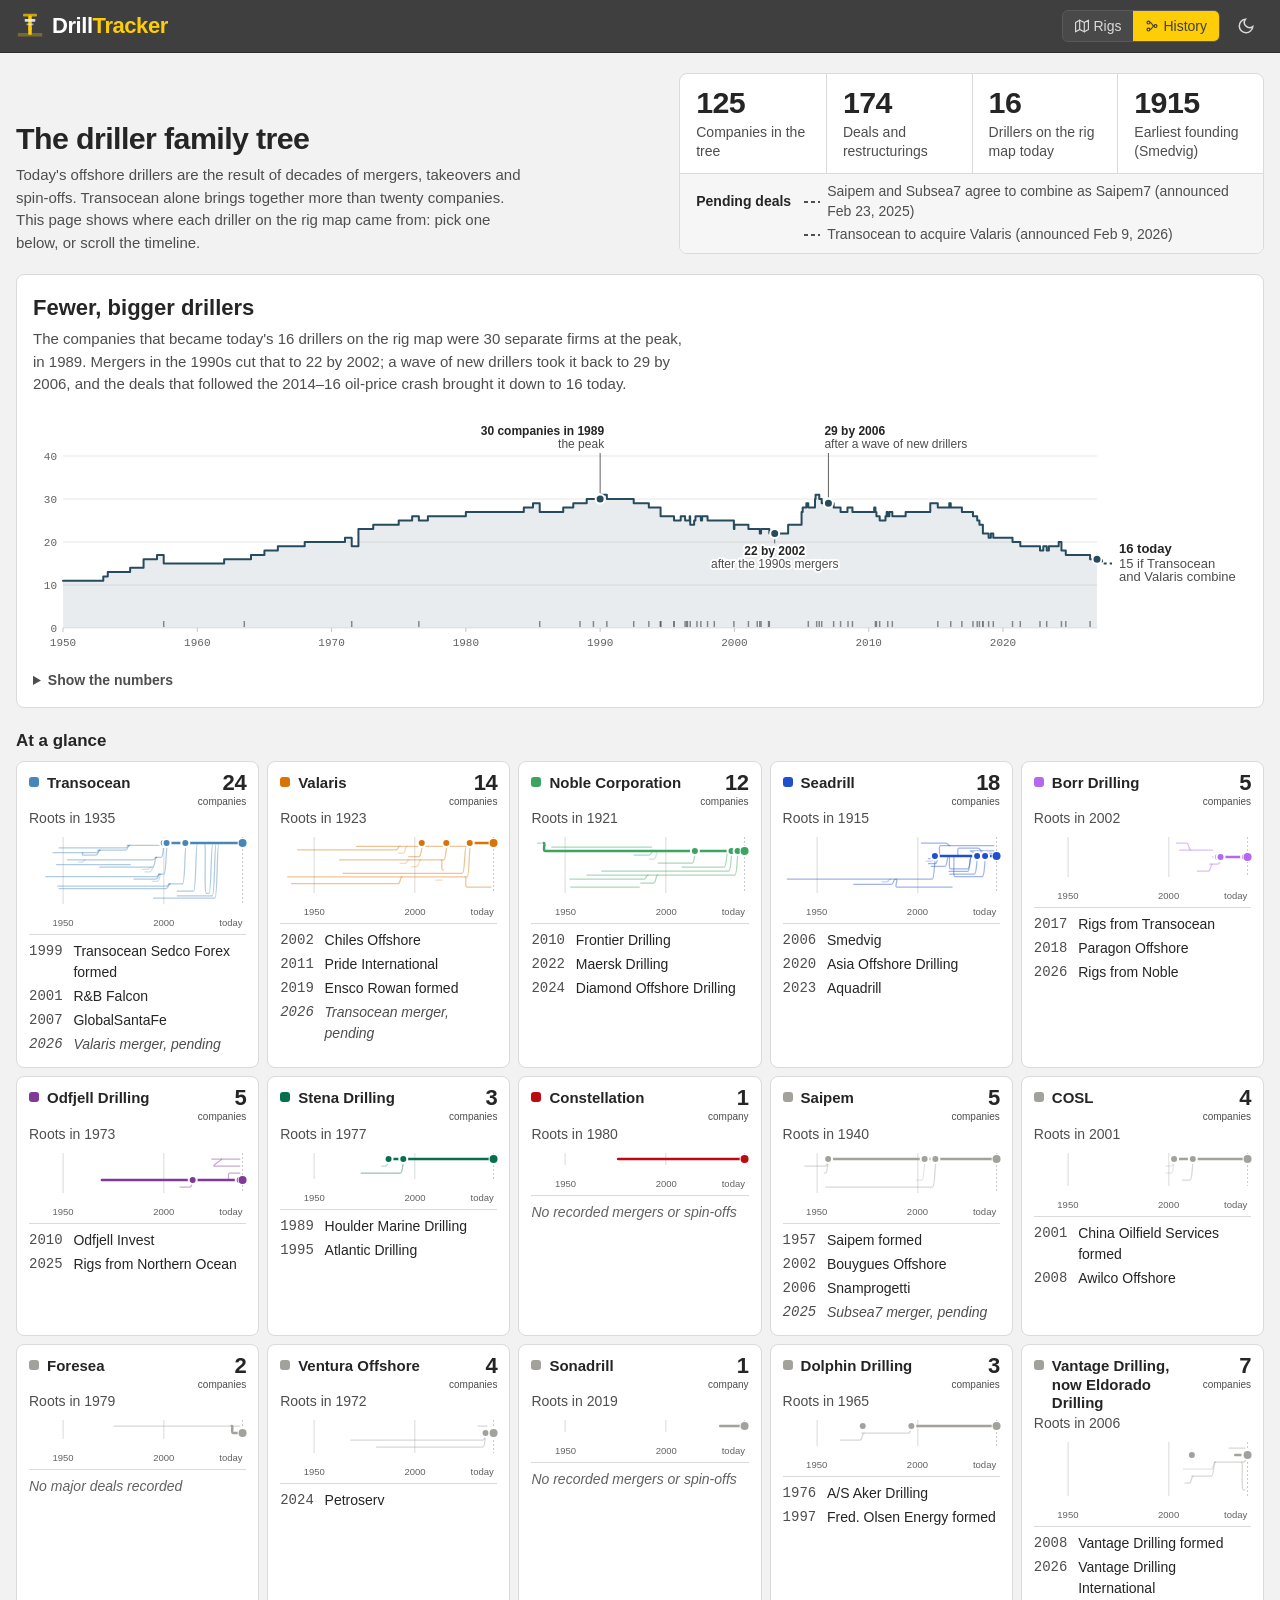
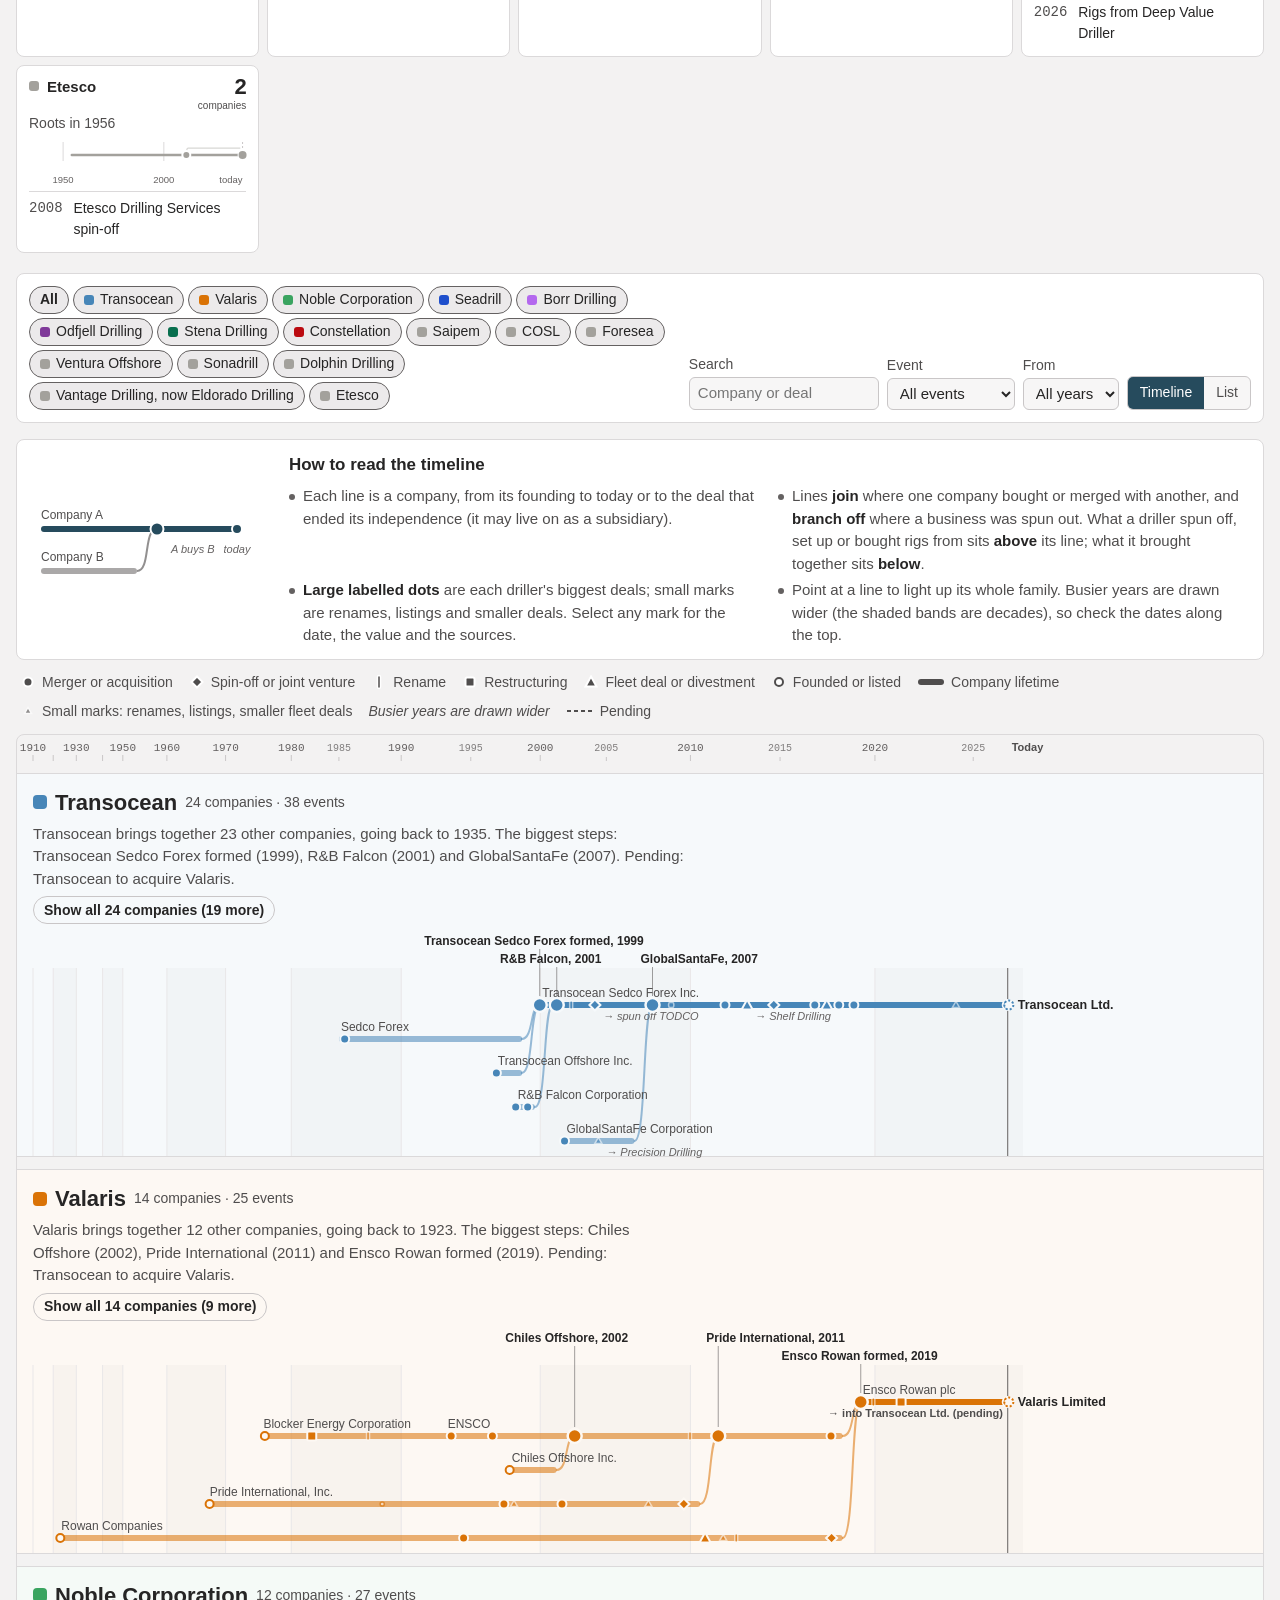
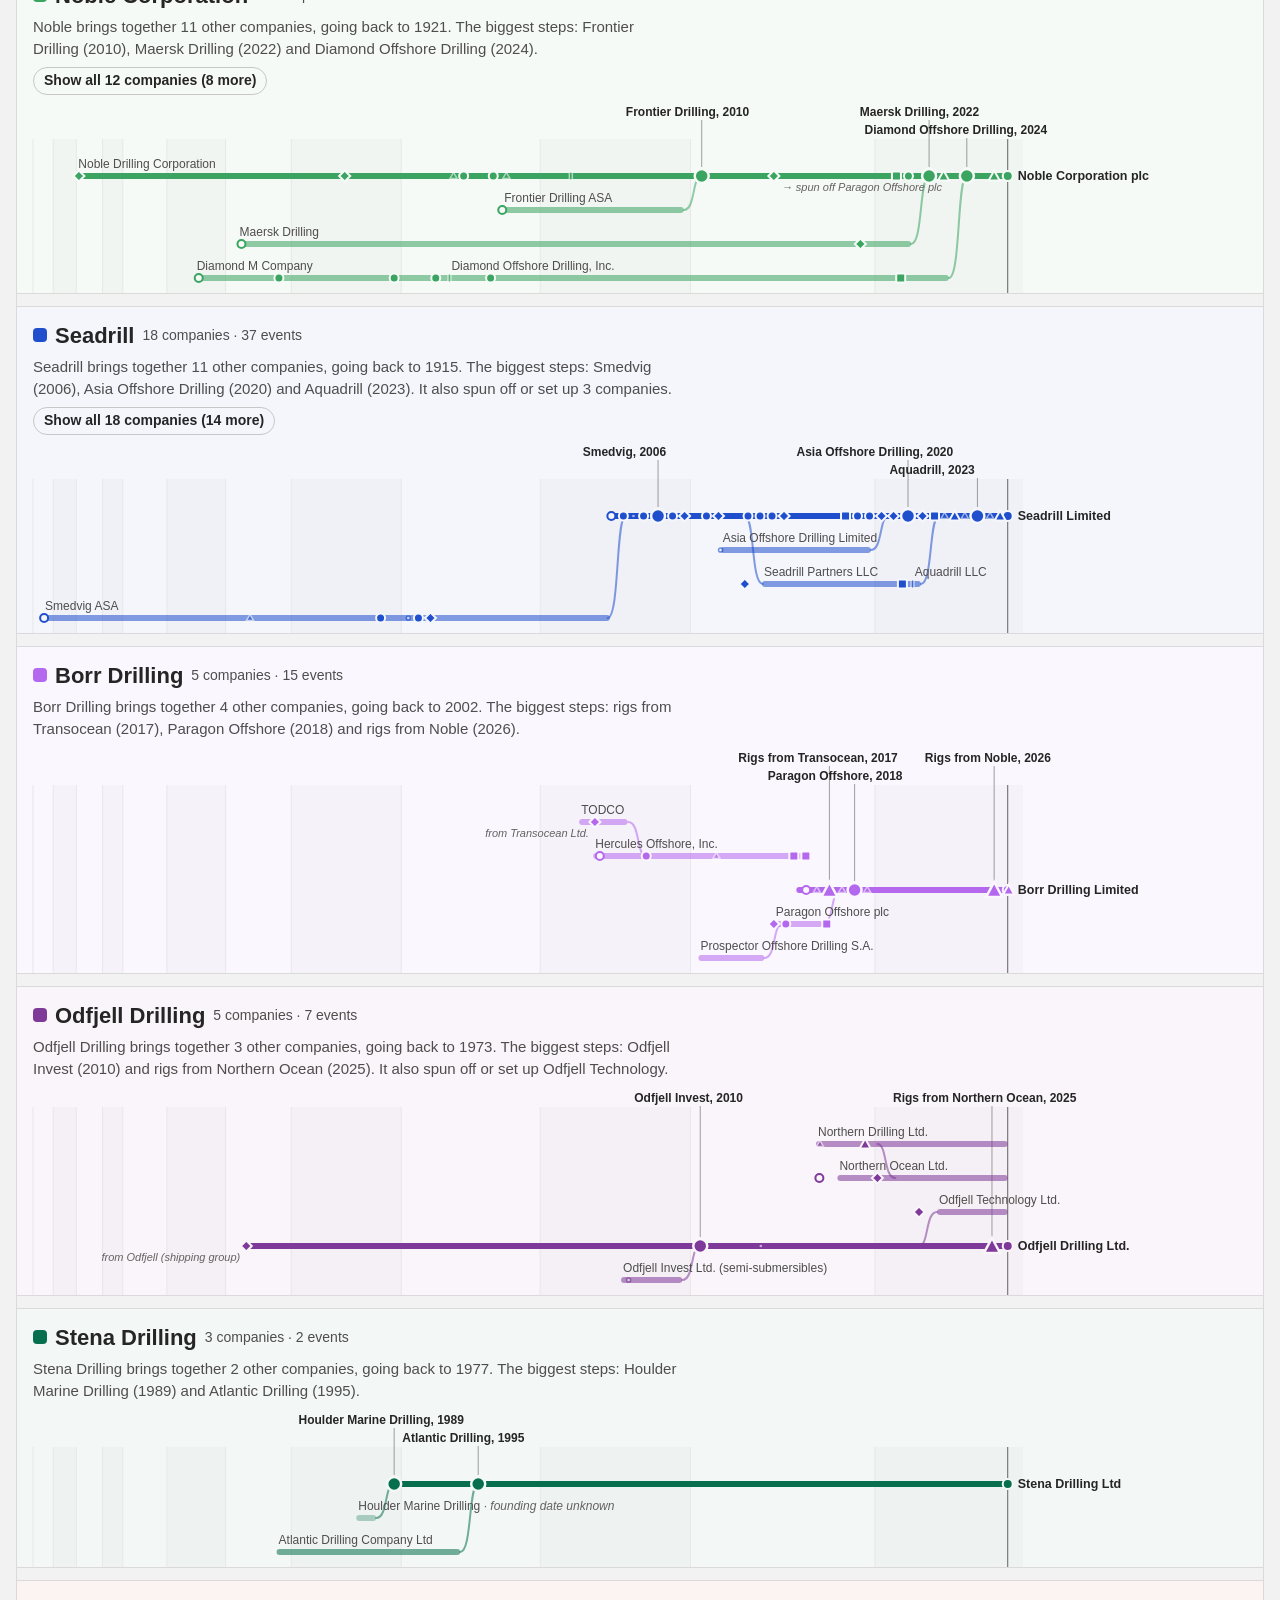
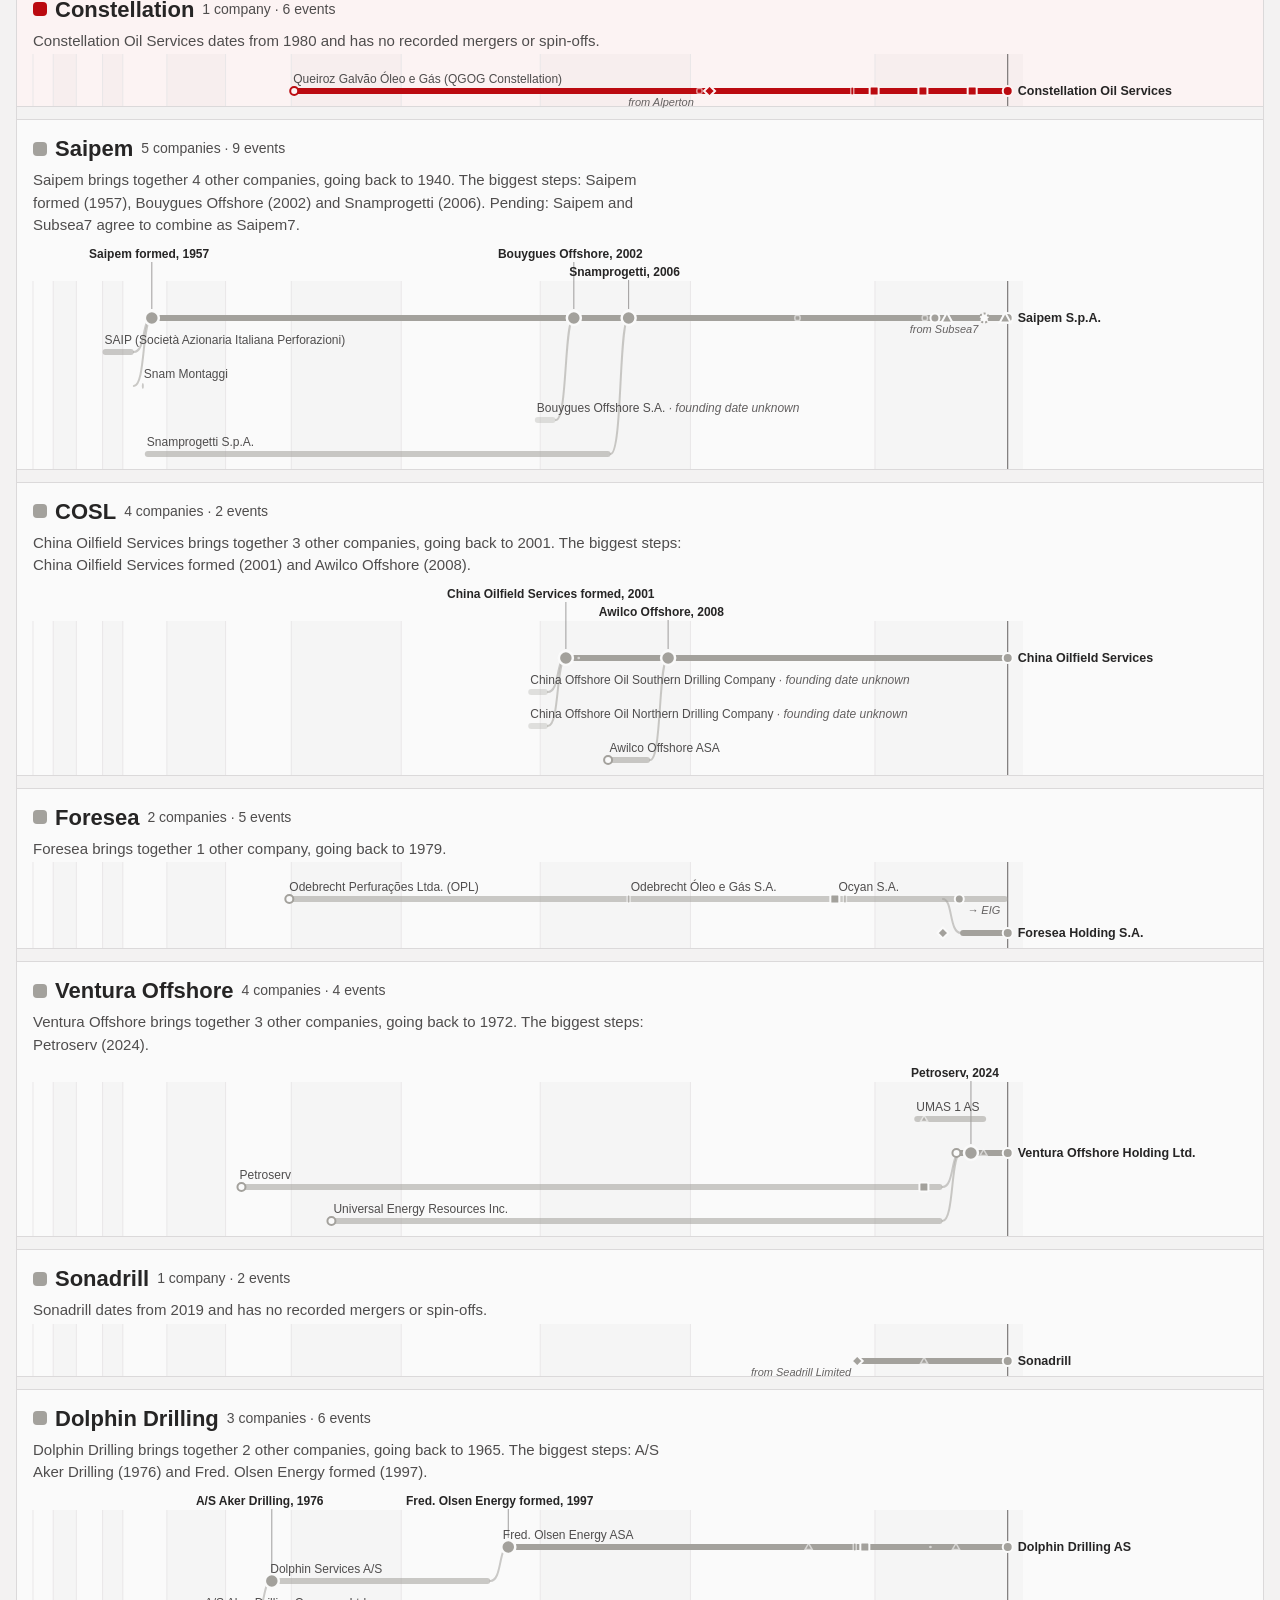
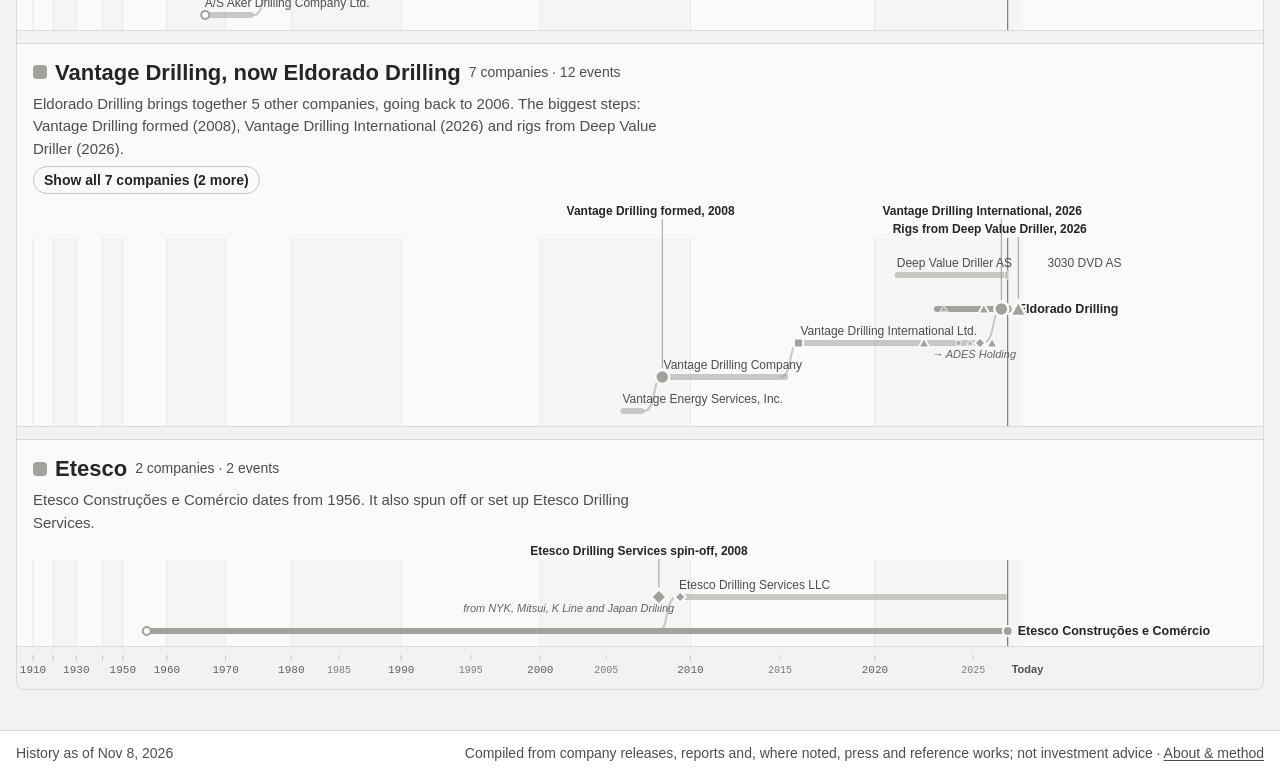
==== commit 430b4013: "Tidy the headline figures into one aligned strip The four figures were separate boxes with lowercase" ====
--- a/history.html
+++ b/history.html
@@ -22,7 +22,7 @@
 <link rel="preconnect" href="https://fonts.gstatic.com" crossorigin>
 <link href="https://fonts.googleapis.com/css2?family=Inter:wght@400;500;600;700&family=JetBrains+Mono:wght@400;500;600&display=swap" rel="stylesheet">
 <link rel="stylesheet" href="styles.css?v=fe792de9">
-<link rel="stylesheet" href="history.css?v=761b6c43">
+<link rel="stylesheet" href="history.css?v=a7c2193f">
 </head>
 <body>
 
@@ -157,7 +157,7 @@
     <a href="https://github.com/WarEagle2k/drilltracker#driller-history" target="_blank" rel="noopener">About &amp; method</a></span>
 </footer>
 
-<script src="history-data.js?v=78d55426"></script>
-<script src="history.js?v=fdc74b52"></script>
+<script src="history-data.js?v=547d0239"></script>
+<script src="history.js?v=e04e77f9"></script>
 </body>
 </html>
--- a/history.css
+++ b/history.css
@@ -18,13 +18,18 @@
 .hx-intro { display: grid; grid-template-columns: minmax(0, 1.1fr) minmax(0, 1fr); gap: var(--space-5); align-items: end; margin-bottom: var(--space-5); }
 .hx-intro h1 { font-size: var(--text-xl); font-weight: 700; letter-spacing: -0.02em; line-height: 1.15; margin-bottom: var(--space-2); }
 .hx-intro p { color: var(--color-text-muted); max-width: 62ch; }
-.hx-stats { display: grid; grid-template-columns: repeat(4, minmax(0, 1fr)); gap: var(--space-2); }
-.hx-stat { background: var(--color-surface); border: 1px solid var(--color-divider); border-radius: var(--radius-lg); padding: var(--space-3); }
-.hx-stat dt { font-size: var(--text-xs); color: var(--color-text-muted); }
-.hx-stat dd { font-size: var(--text-xl); font-weight: 700; letter-spacing: -0.02em; line-height: 1.2; }
-.hx-stat-pending { grid-column: 1 / -1; display: flex; gap: var(--space-2); align-items: baseline; padding: var(--space-2) var(--space-3); }
-.hx-stat-pending dt { font-weight: 600; color: var(--color-text); }
-.hx-stat-pending dd { font-size: var(--text-sm); font-weight: 500; color: var(--color-text-muted); }
+.hx-stats { display: grid; grid-template-columns: repeat(4, minmax(0, 1fr)); background: var(--color-surface); border: 1px solid var(--color-divider); border-radius: var(--radius-lg); overflow: hidden; }
+.hx-stat { display: flex; flex-direction: column-reverse; justify-content: flex-end; gap: 4px; padding: var(--space-3) var(--space-4); border-left: 1px solid var(--color-divider); }
+.hx-stat:first-child { border-left: 0; }
+.hx-stat dd { font-size: var(--text-xl); font-weight: 700; letter-spacing: -0.02em; line-height: 1.1; }
+.hx-stat dt { font-size: var(--text-xs); color: var(--color-text-muted); line-height: 1.35; }
+.hx-stat-pending { grid-column: 1 / -1; flex-direction: row; justify-content: flex-start; align-items: baseline; flex-wrap: wrap; gap: 6px var(--space-3); border-left: 0; border-top: 1px solid var(--color-divider);
+  padding: var(--space-2) var(--space-4); background: var(--color-surface-2); }
+.hx-stat-pending dt { font-weight: 600; color: var(--color-text); white-space: nowrap; }
+.hx-stat-pending dd { flex: 1 1 16em; min-width: 0; }
+.hx-stat-pending dd { display: flex; flex-wrap: wrap; gap: 4px var(--space-4); font-size: var(--text-xs); font-weight: 500; letter-spacing: 0; line-height: 1.4; color: var(--color-text-muted); }
+.hx-pending-item { display: inline-flex; align-items: center; gap: 6px; }
+.hx-pending-item svg { --fam: var(--color-text-muted); flex-shrink: 0; }
 
 /* toolbar: one row above everything it scopes */
 .hx-toolbar { display: flex; flex-wrap: wrap; gap: var(--space-3); align-items: flex-end; justify-content: space-between;
@@ -159,6 +164,11 @@
 @media (max-width: 700px) {
   .hx-main { padding: var(--space-4) var(--space-4) var(--space-10); }
   .hx-stats { grid-template-columns: repeat(2, minmax(0, 1fr)); }
+  .hx-stat { padding: var(--space-3); }
+  .hx-stat:nth-child(odd) { border-left: 0; }
+  .hx-stat:nth-child(n+3) { border-top: 1px solid var(--color-divider); }
+  .hx-stat-pending { flex-direction: column; align-items: flex-start; gap: 4px; }
+  .hx-stat-pending dd { flex: none; flex-direction: column; }
   .hx-controls { width: 100%; }
   .hx-field { flex: 1 1 140px; }
   .hx-field input { width: 100%; }
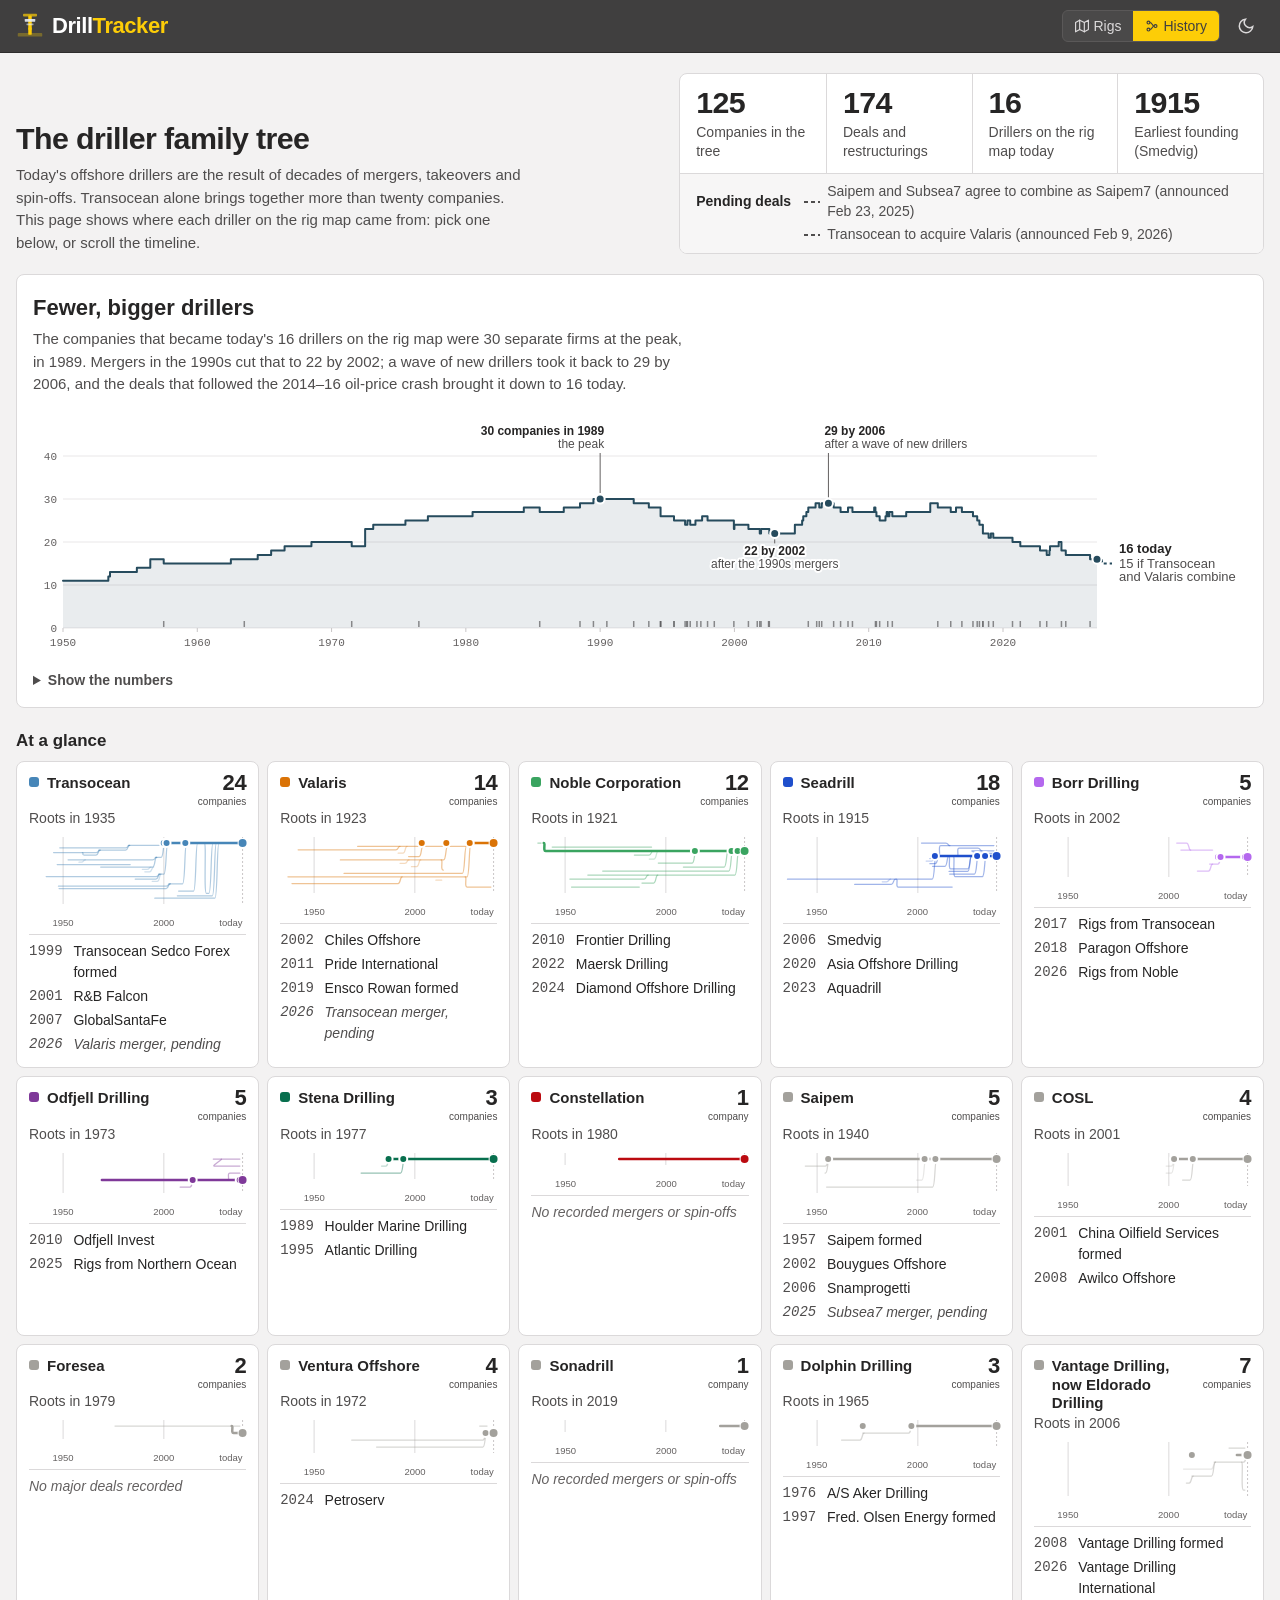
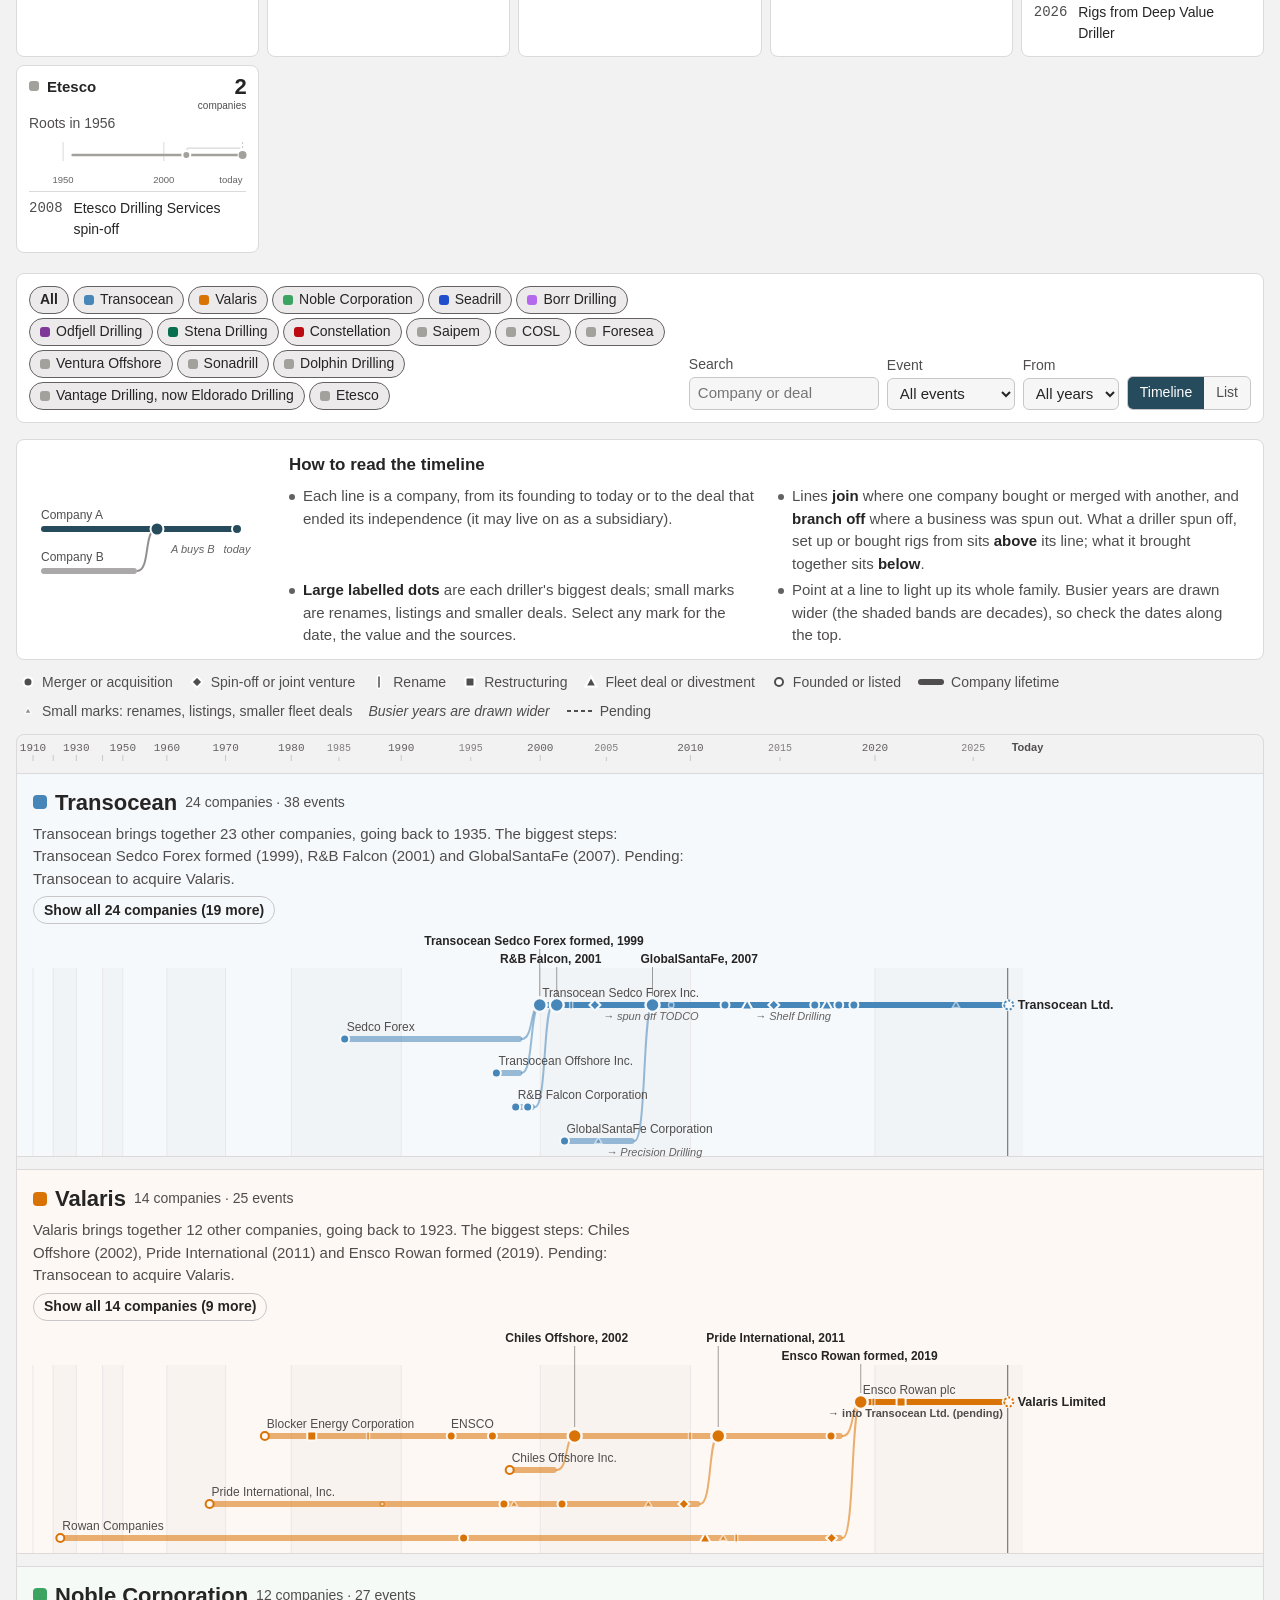
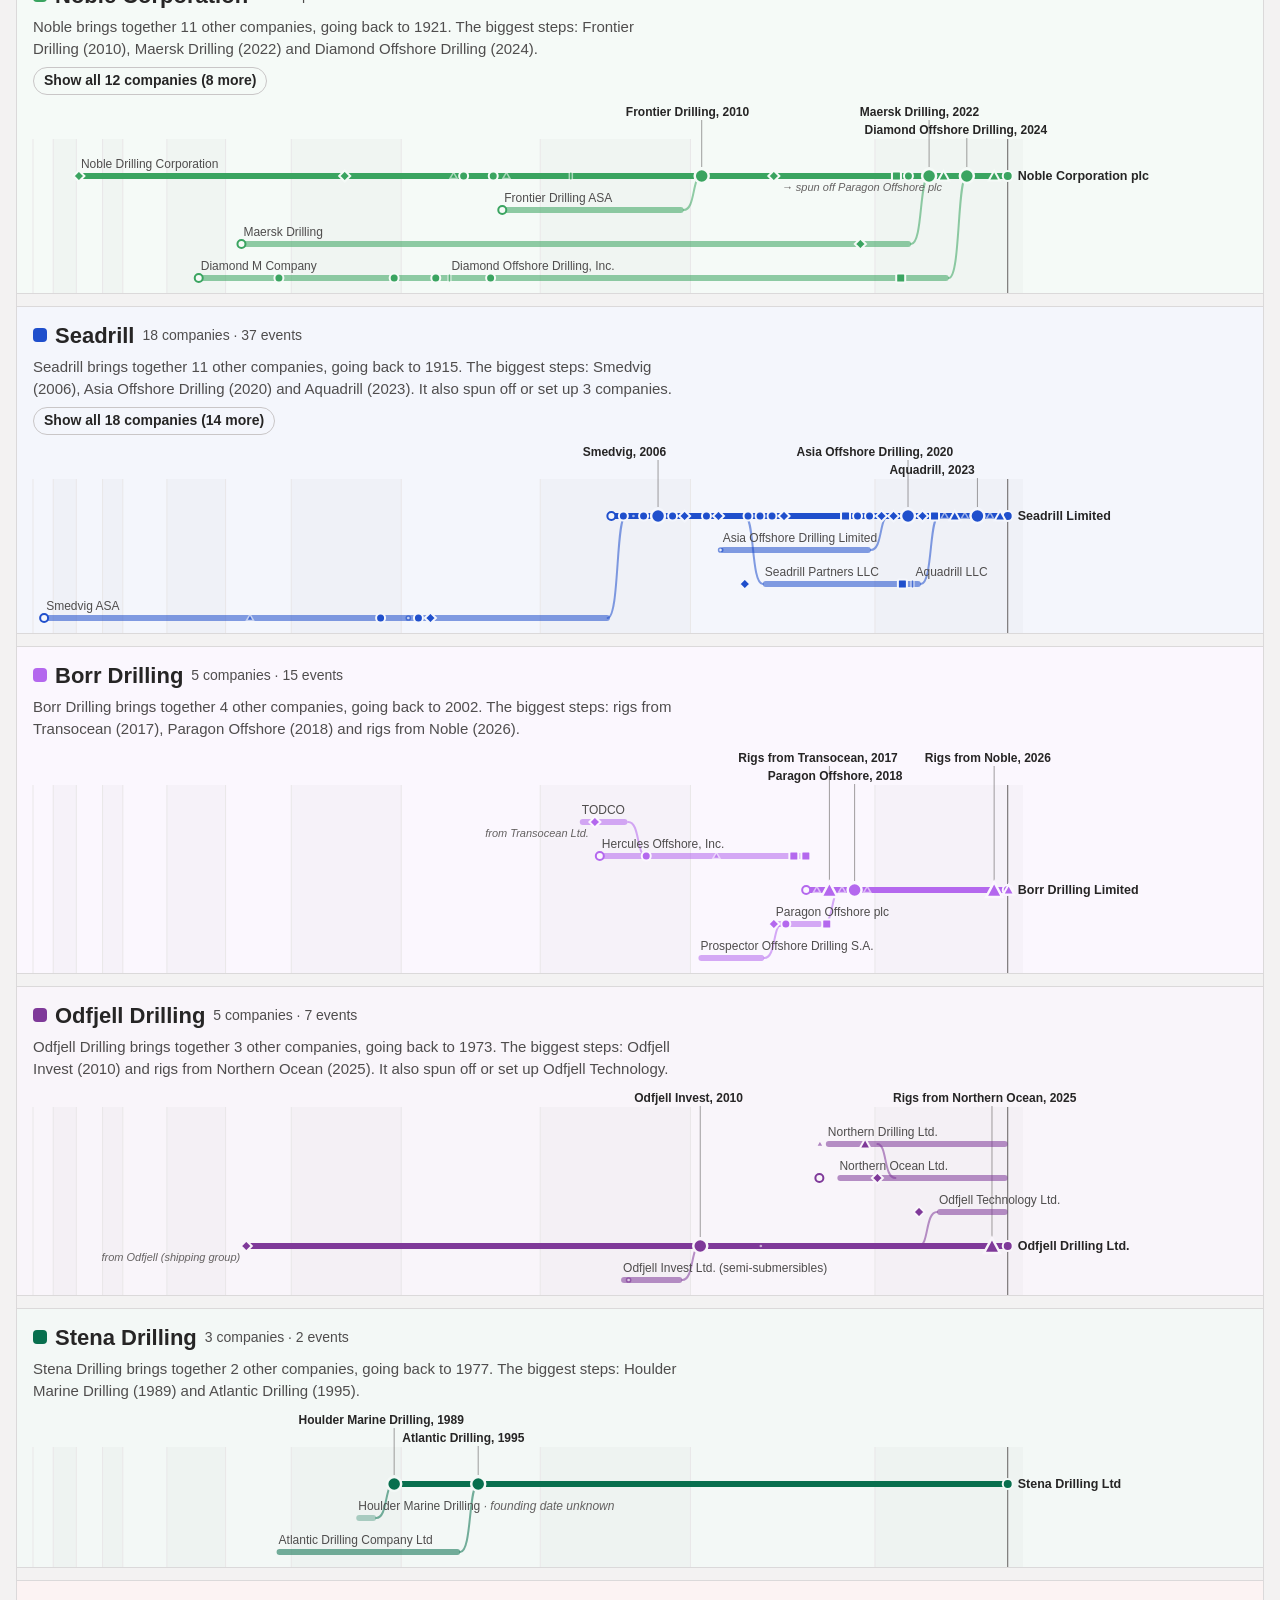
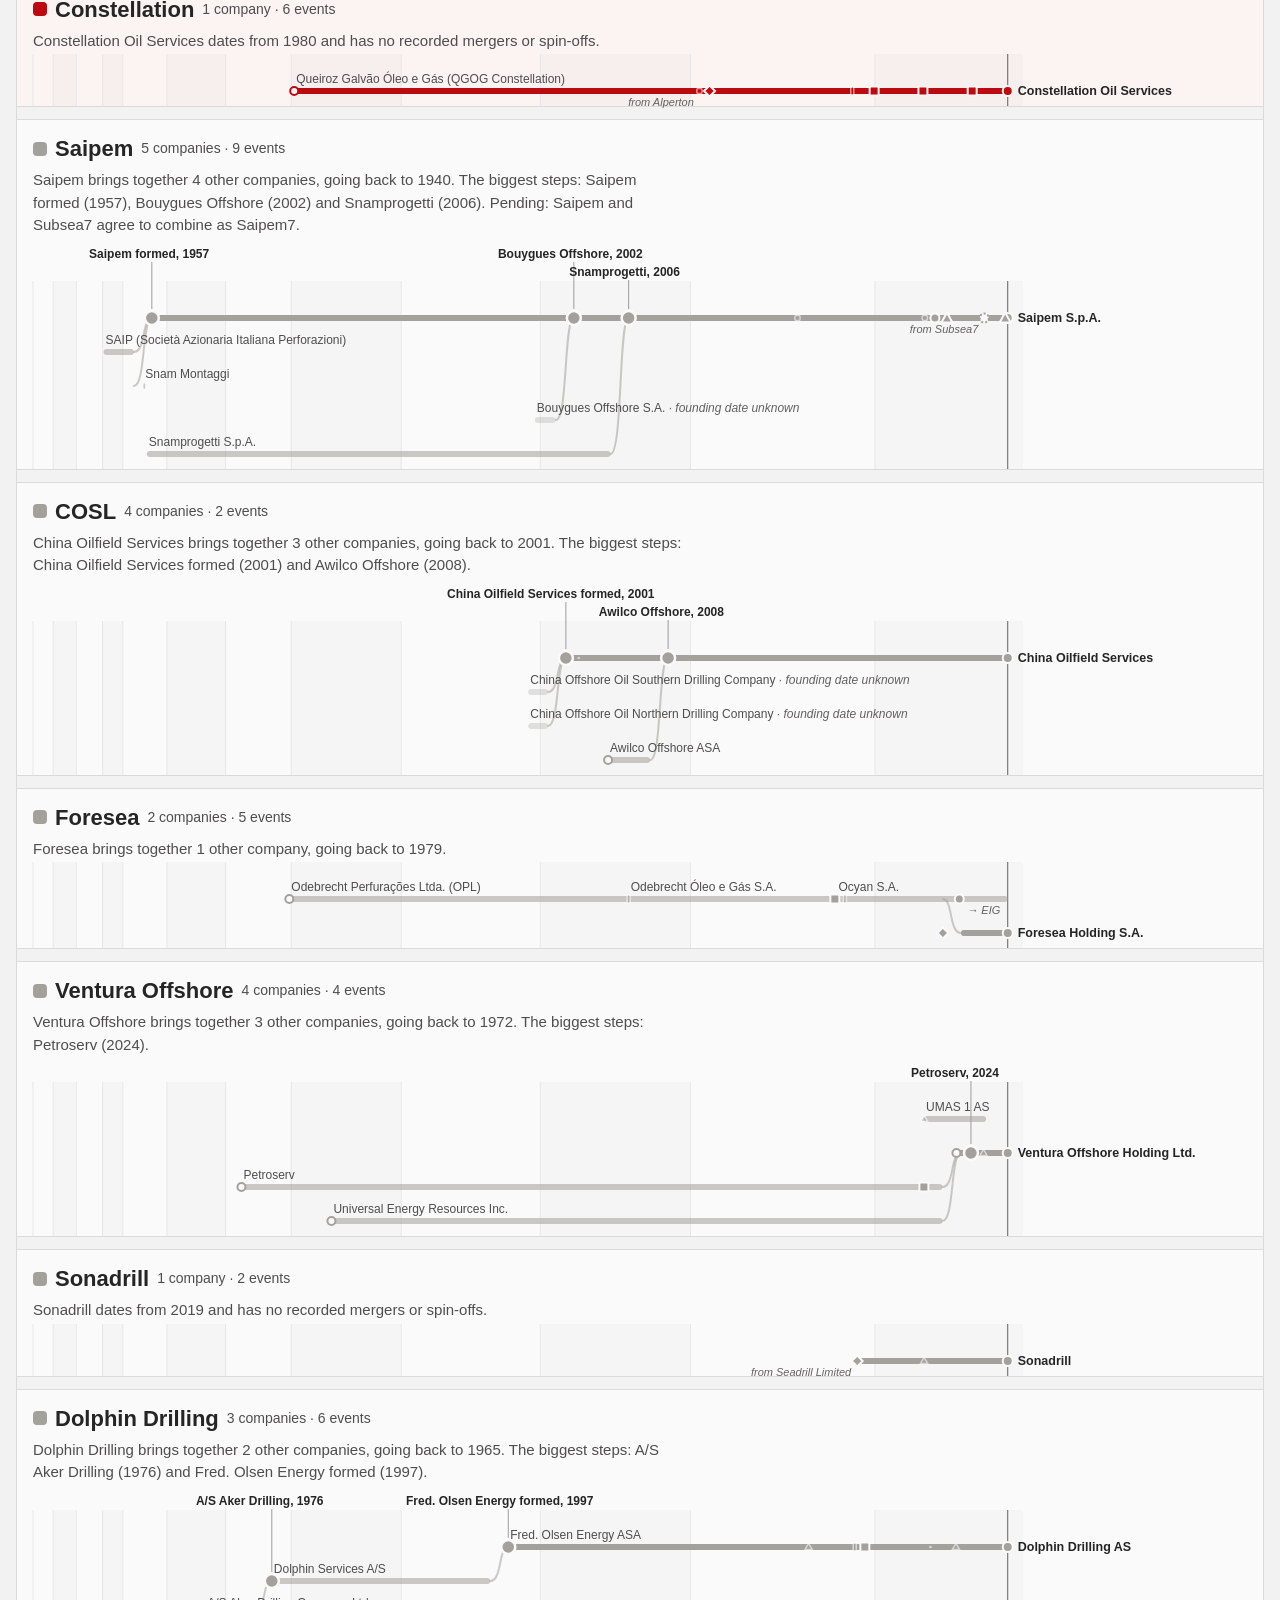
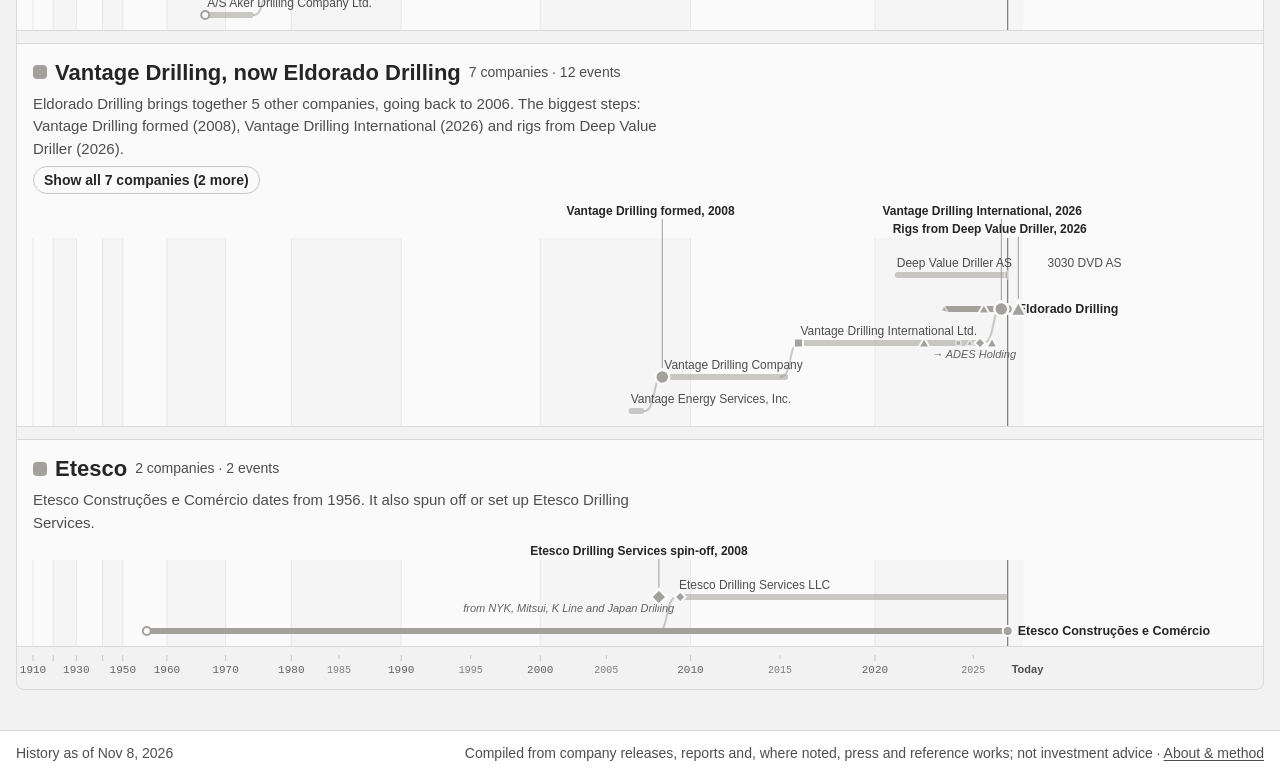
==== commit 0c25b317: "Start each company's line at its founding mark A year-only founding date put the founding mark mid-y" ====
--- a/history.html
+++ b/history.html
@@ -158,6 +158,6 @@
 </footer>
 
 <script src="history-data.js?v=547d0239"></script>
-<script src="history.js?v=e04e77f9"></script>
+<script src="history.js?v=ae5d7eb3"></script>
 </body>
 </html>
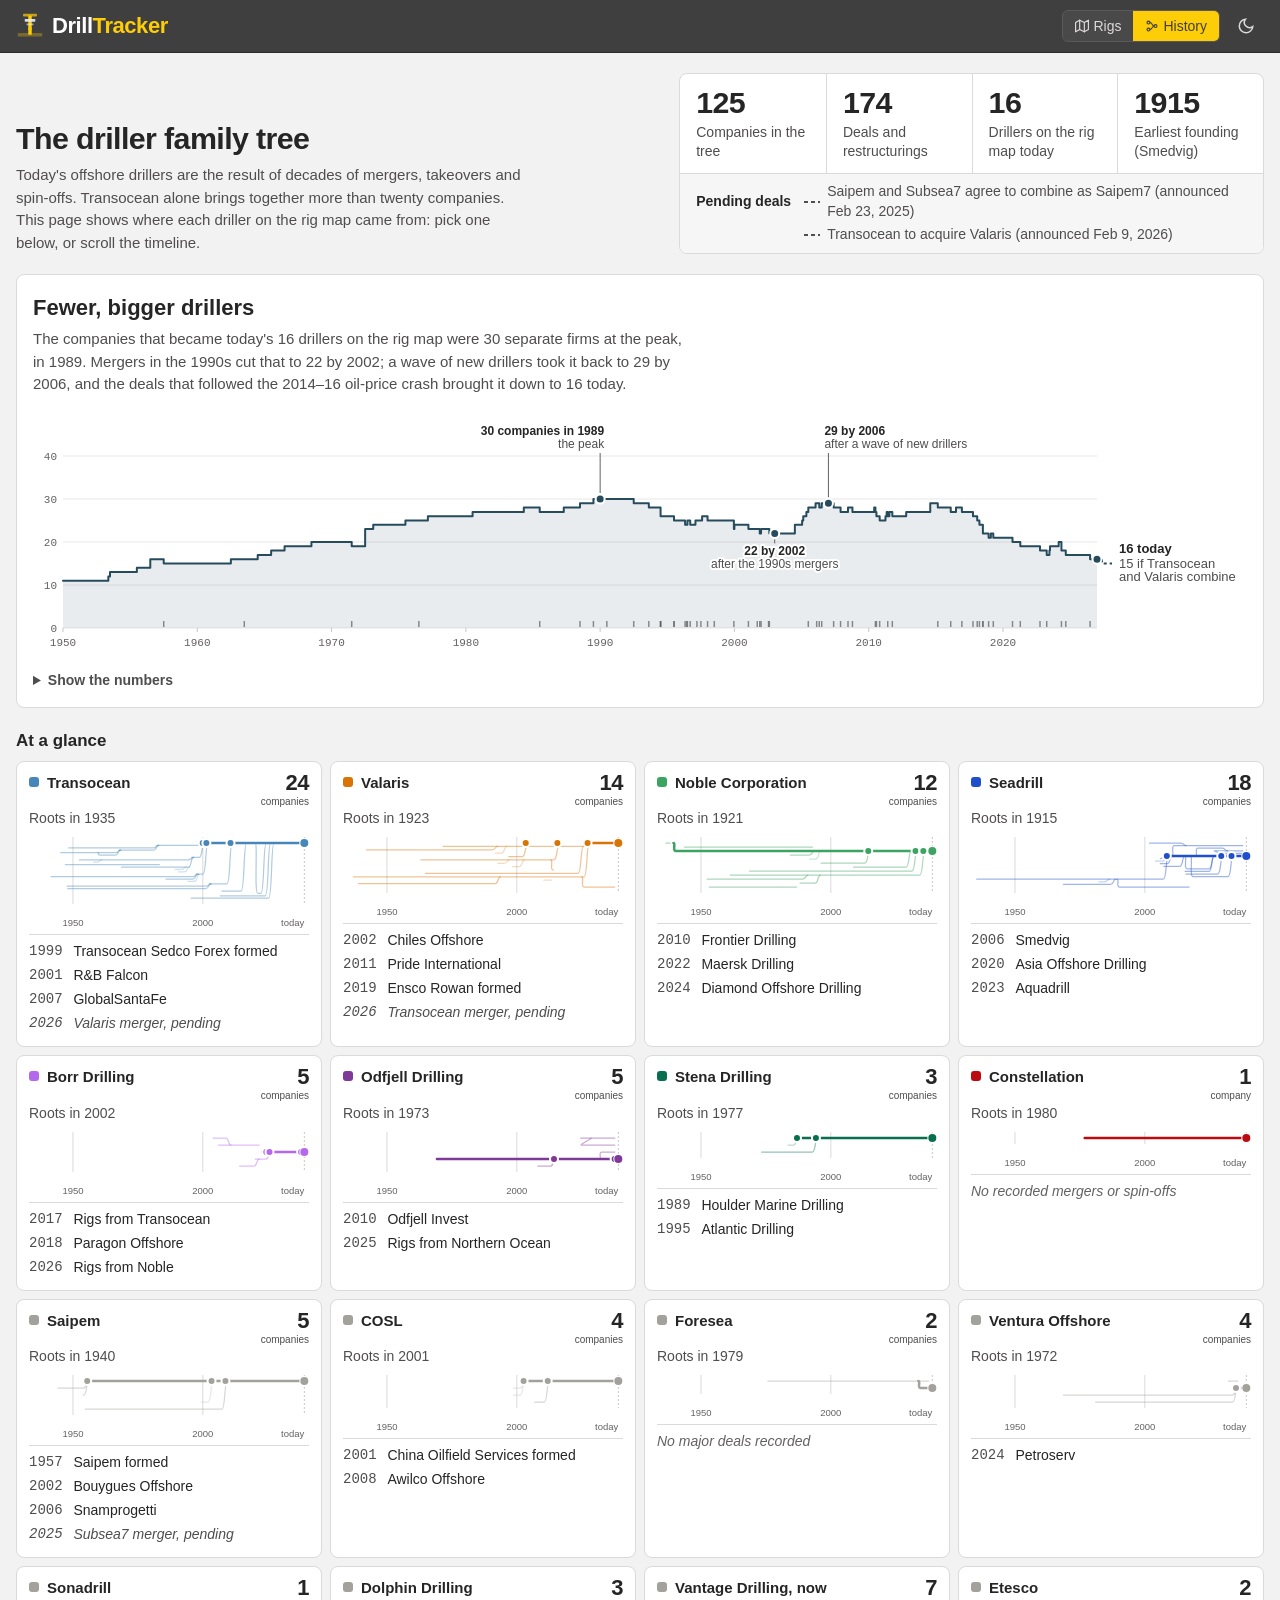
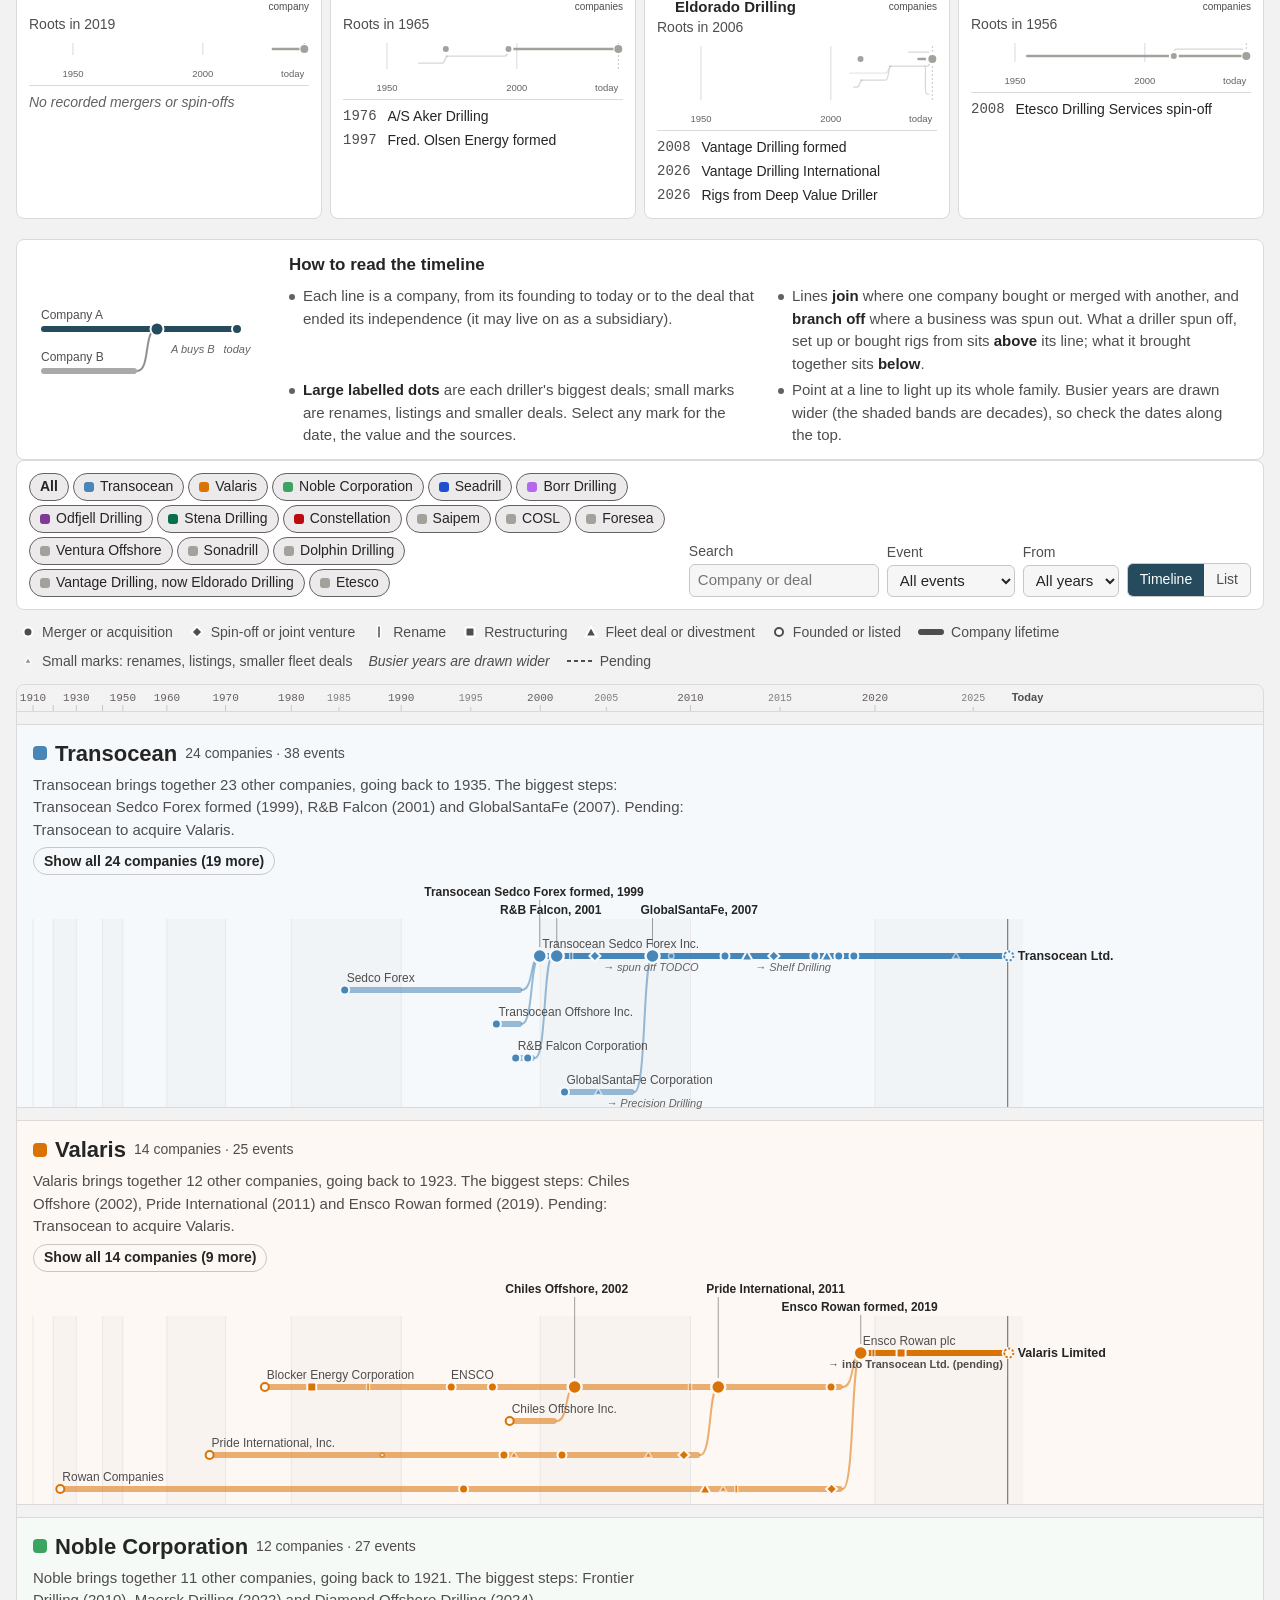
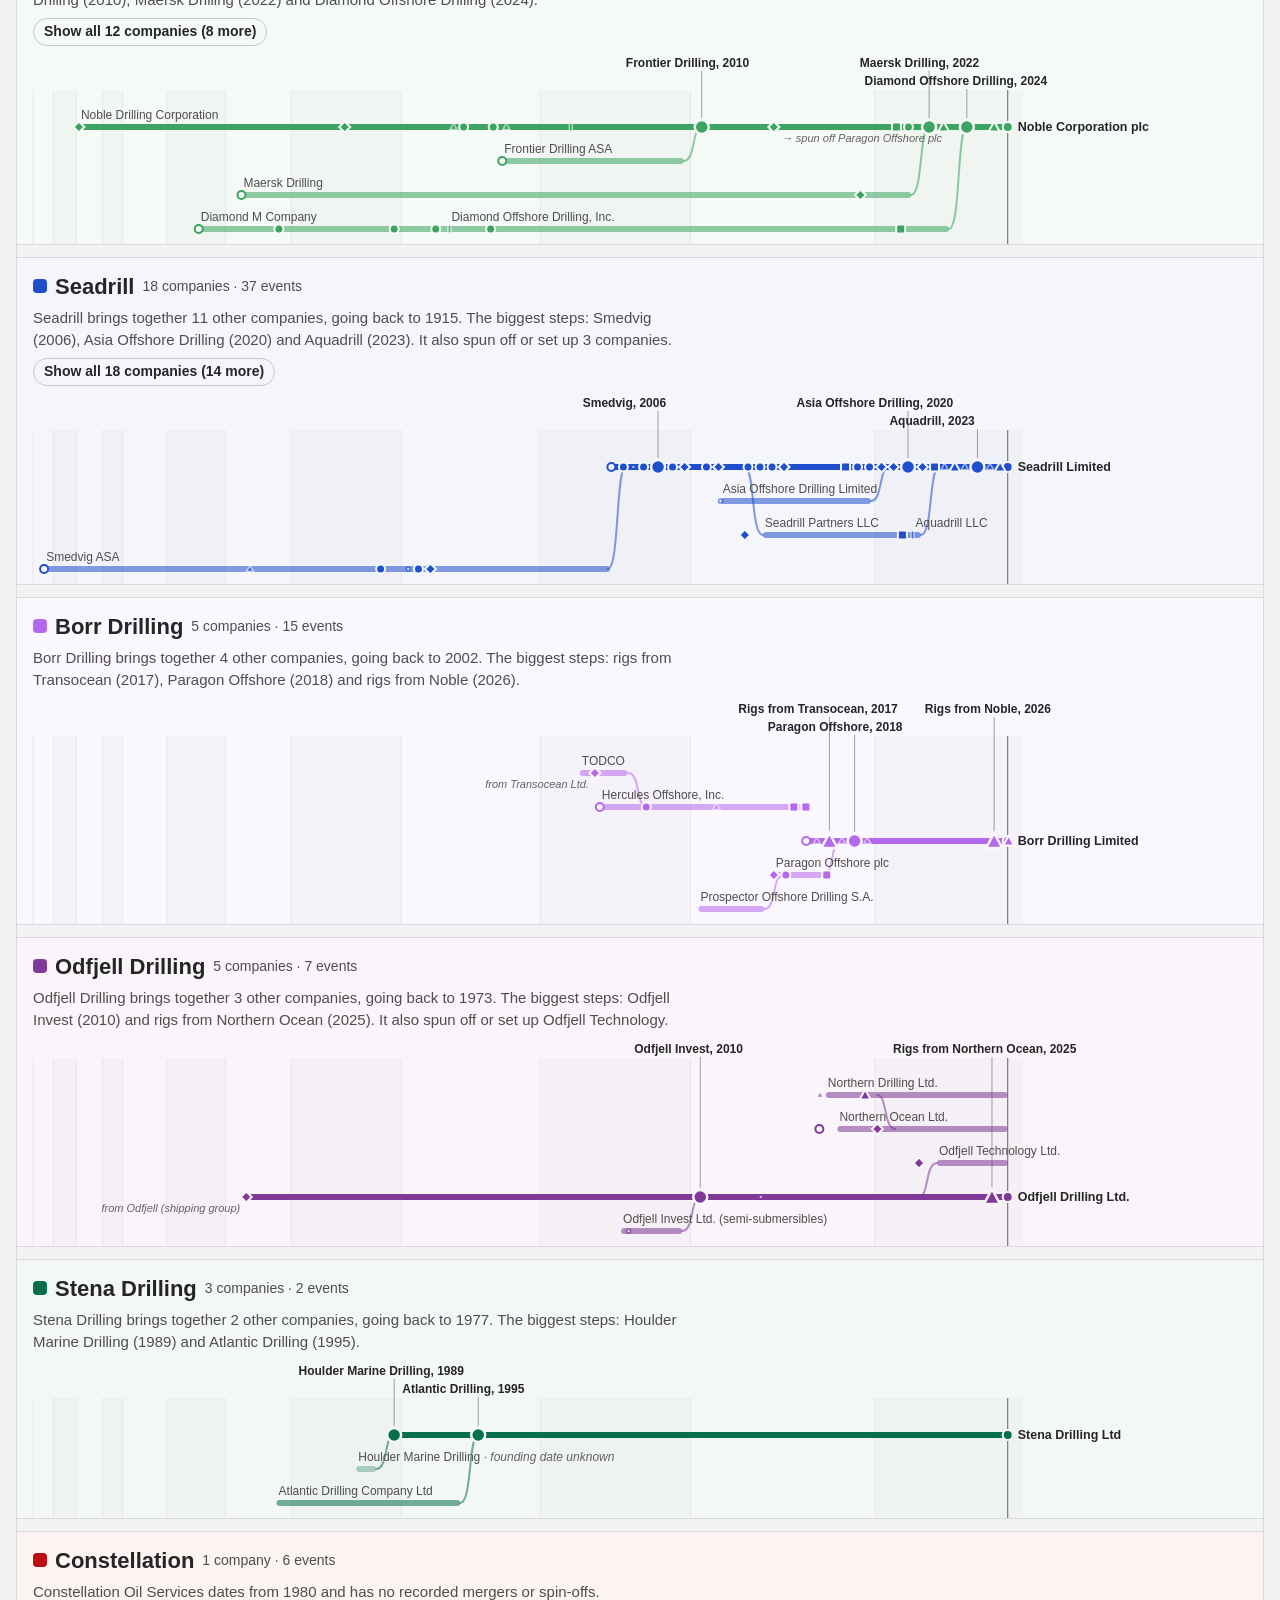
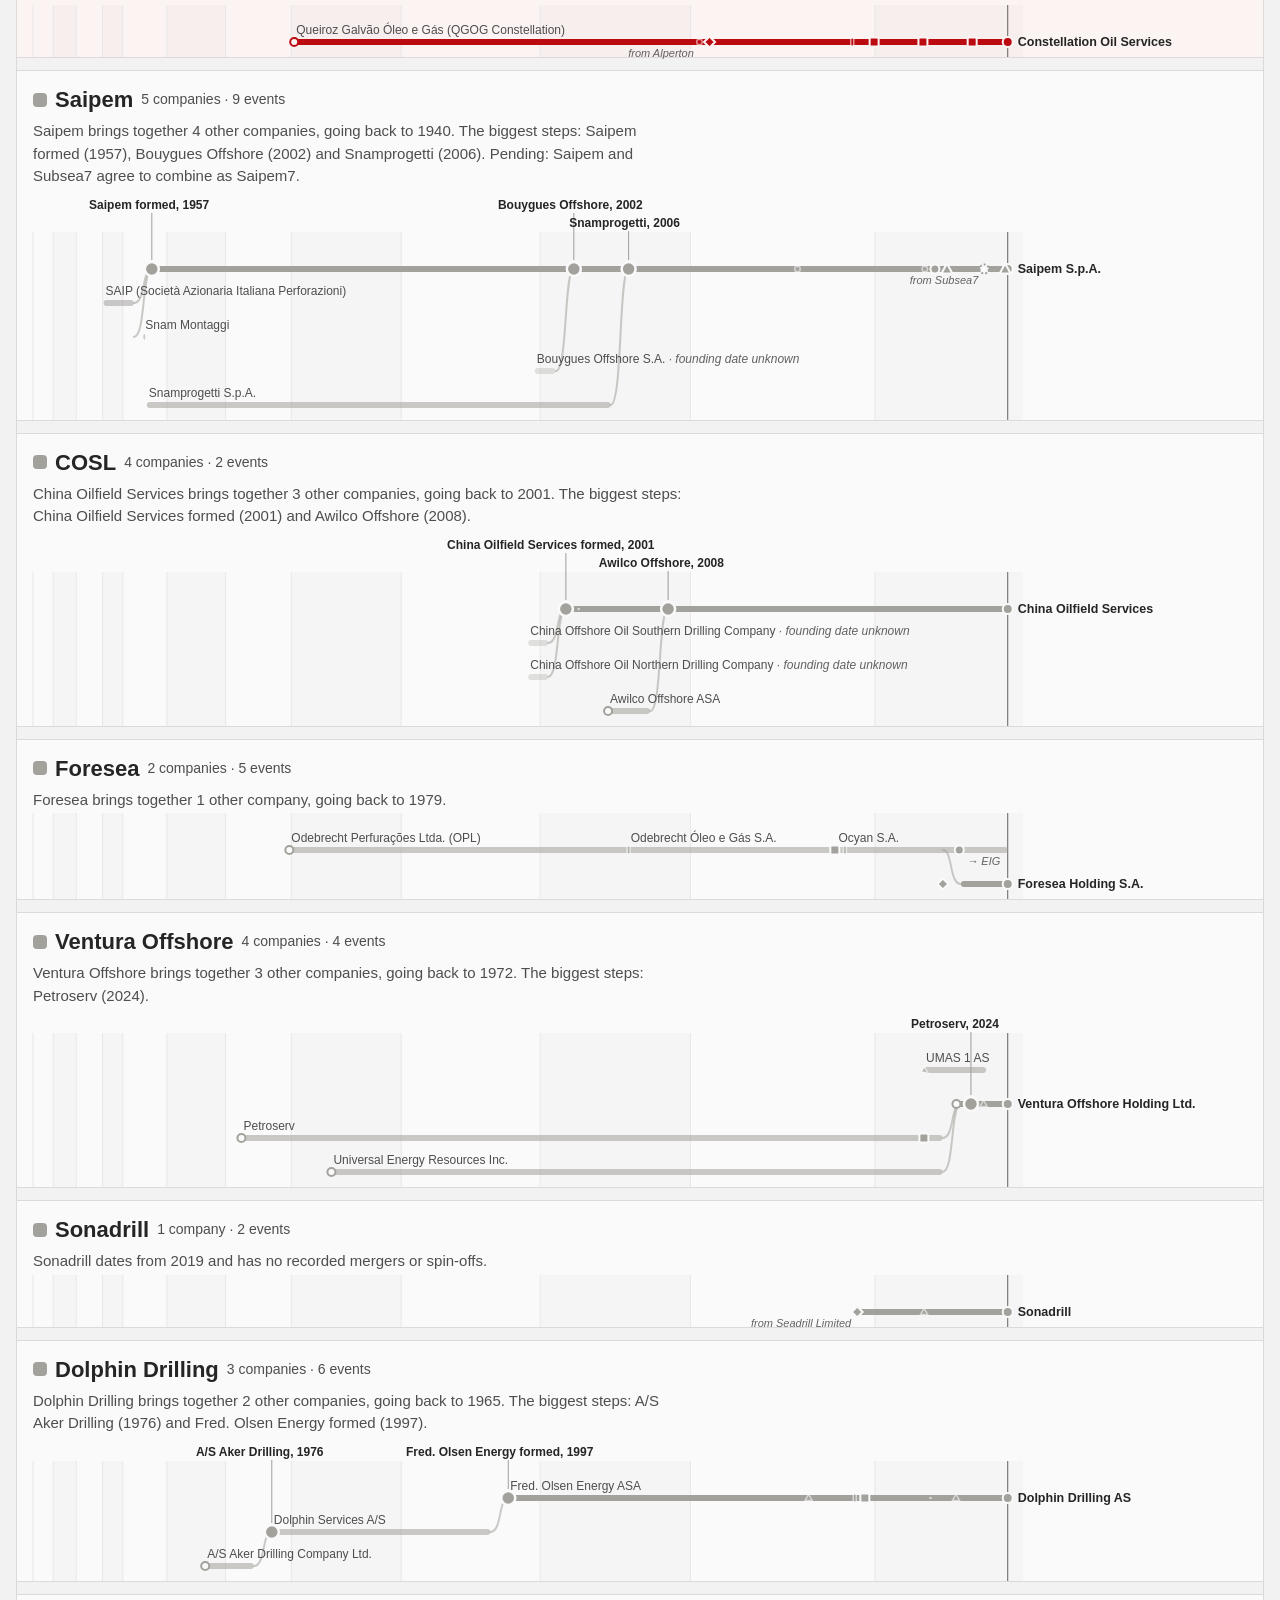
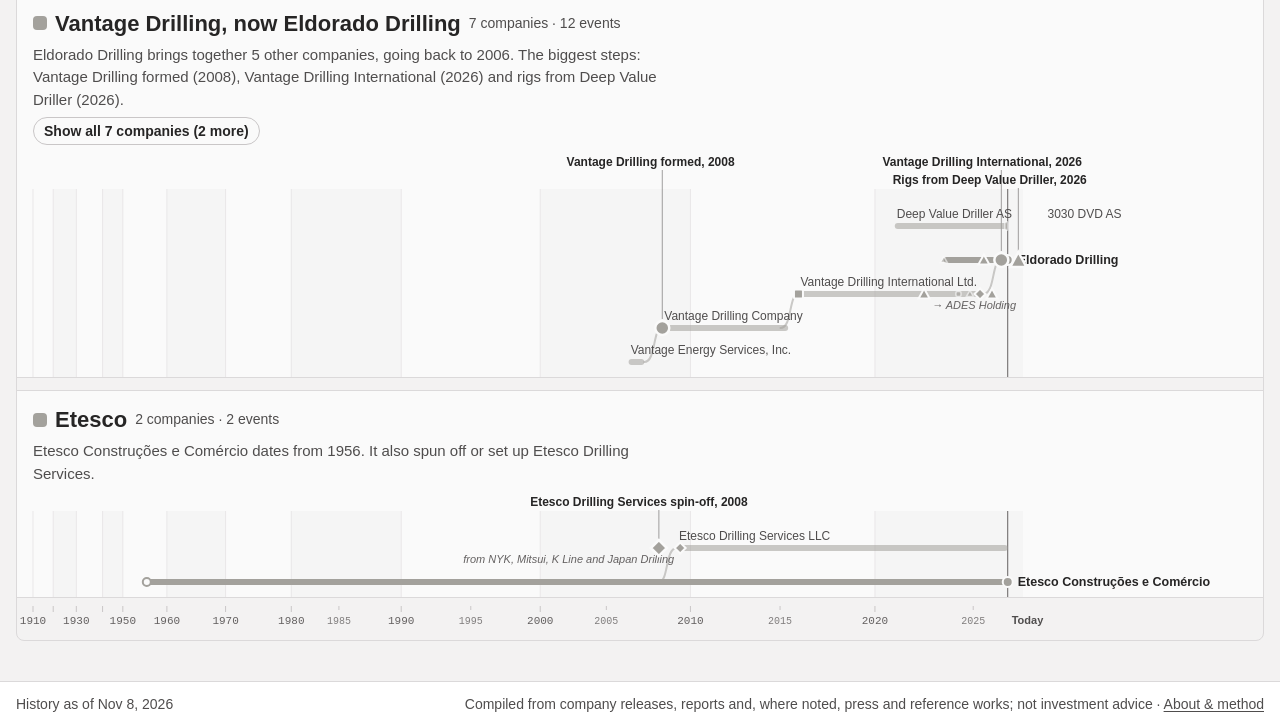
==== commit 1cf8798b: "Walkthrough fixes: sticky year axis, tidier order, card grid, panel roles, phone polish - The year a" ====
--- a/history.html
+++ b/history.html
@@ -22,7 +22,7 @@
 <link rel="preconnect" href="https://fonts.gstatic.com" crossorigin>
 <link href="https://fonts.googleapis.com/css2?family=Inter:wght@400;500;600;700&family=JetBrains+Mono:wght@400;500;600&display=swap" rel="stylesheet">
 <link rel="stylesheet" href="styles.css?v=fe792de9">
-<link rel="stylesheet" href="history.css?v=a7c2193f">
+<link rel="stylesheet" href="history.css?v=d76af600">
 </head>
 <body>
 
@@ -83,6 +83,30 @@
     <div class="hx-glance-grid" id="hxGlance"></div>
   </section>
 
+  <section class="hx-howto" aria-labelledby="hxHowtoTitle">
+    <svg class="hx-howto-art" width="236" height="92" viewBox="0 0 236 92" aria-hidden="true" focusable="false">
+      <text x="8" y="16" class="hx-howto-label">Company A</text>
+      <rect x="8" y="23" width="196" height="6" rx="3" class="hx-howto-bar is-main"/>
+      <circle cx="204" cy="26" r="5" class="hx-howto-end"/>
+      <text x="8" y="58" class="hx-howto-label">Company B</text>
+      <rect x="8" y="65" width="96" height="6" rx="3" class="hx-howto-bar"/>
+      <path d="M104 68C118 68 110 26 124 26" class="hx-howto-link"/>
+      <circle cx="124" cy="26" r="6.5" class="hx-howto-mark"/>
+      <text x="138" y="50" class="hx-howto-note">A buys B</text>
+      <text x="204" y="50" text-anchor="middle" class="hx-howto-note">today</text>
+    </svg>
+    <div>
+      <h2 id="hxHowtoTitle" class="hx-section-title">How to read the timeline</h2>
+      <p class="hx-howto-phone">Each family reads top to bottom, oldest first. Bold entries are its biggest deals, and smaller events are folded away under each family. Tap any entry for the date, the value and the sources.</p>
+      <ul class="hx-howto-list">
+        <li>Each line is a company, from its founding to today or to the deal that ended its independence (it may live on as a subsidiary).</li>
+        <li>Lines <strong>join</strong> where one company bought or merged with another, and <strong>branch off</strong> where a business was spun out. What a driller spun off, set up or bought rigs from sits <strong>above</strong> its line; what it brought together sits <strong>below</strong>.</li>
+        <li><strong>Large labelled dots</strong> are each driller's biggest deals; small marks are renames, listings and smaller deals. Select any mark for the date, the value and the sources.</li>
+        <li>Point at a line to light up its whole family. Busier years are drawn wider (the shaded bands are decades), so check the dates along the top.</li>
+      </ul>
+    </div>
+  </section>
+
   <div class="hx-toolbar" role="group" aria-label="Filter the history">
     <div class="hx-families" id="hxFamilies" role="group" aria-label="Show drillers"></div>
     <div class="hx-controls">
@@ -102,32 +126,10 @@
     </div>
   </div>
 
-  <section class="hx-howto" aria-labelledby="hxHowtoTitle">
-    <svg class="hx-howto-art" width="236" height="92" viewBox="0 0 236 92" aria-hidden="true" focusable="false">
-      <text x="8" y="16" class="hx-howto-label">Company A</text>
-      <rect x="8" y="23" width="196" height="6" rx="3" class="hx-howto-bar is-main"/>
-      <circle cx="204" cy="26" r="5" class="hx-howto-end"/>
-      <text x="8" y="58" class="hx-howto-label">Company B</text>
-      <rect x="8" y="65" width="96" height="6" rx="3" class="hx-howto-bar"/>
-      <path d="M104 68C118 68 110 26 124 26" class="hx-howto-link"/>
-      <circle cx="124" cy="26" r="6.5" class="hx-howto-mark"/>
-      <text x="138" y="50" class="hx-howto-note">A buys B</text>
-      <text x="204" y="50" text-anchor="middle" class="hx-howto-note">today</text>
-    </svg>
-    <div>
-      <h2 id="hxHowtoTitle" class="hx-section-title">How to read the timeline</h2>
-      <ul class="hx-howto-list">
-        <li>Each line is a company, from its founding to today or to the deal that ended its independence (it may live on as a subsidiary).</li>
-        <li>Lines <strong>join</strong> where one company bought or merged with another, and <strong>branch off</strong> where a business was spun out. What a driller spun off, set up or bought rigs from sits <strong>above</strong> its line; what it brought together sits <strong>below</strong>.</li>
-        <li><strong>Large labelled dots</strong> are each driller's biggest deals; small marks are renames, listings and smaller deals. Select any mark for the date, the value and the sources.</li>
-        <li>Point at a line to light up its whole family. Busier years are drawn wider (the shaded bands are decades), so check the dates along the top.</li>
-      </ul>
-    </div>
-  </section>
-
   <div class="hx-legend" id="hxLegend" aria-label="Key"></div>
 
   <section class="hx-chart" id="hxChart" aria-label="Timeline of driller families">
+    <div class="hx-axis-sticky" id="hxAxisSticky" aria-hidden="true"><div class="hx-axis-track" id="hxAxisTrack"></div></div>
     <div class="hx-scroll" id="hxScroll" tabindex="0" role="region" aria-label="Timeline, scrolls sideways">
       <div class="hx-canvas" id="hxCanvas"></div>
     </div>
@@ -158,6 +160,6 @@
 </footer>
 
 <script src="history-data.js?v=547d0239"></script>
-<script src="history.js?v=ae5d7eb3"></script>
+<script src="history.js?v=c59c4430"></script>
 </body>
 </html>
--- a/history.css
+++ b/history.css
@@ -57,7 +57,11 @@
 .hx-legend-pending { stroke: var(--color-text-muted); stroke-width: 2; stroke-dasharray: 4 3; fill: none; }
 
 /* timeline */
-.hx-chart { background: var(--color-bg); border: 1px solid var(--color-divider); border-radius: var(--radius-lg); overflow: hidden; }
+.hx-chart { background: var(--color-bg); border: 1px solid var(--color-divider); border-radius: var(--radius-lg); overflow: hidden; overflow: clip; }
+.hx-axis-sticky { position: sticky; top: 0; z-index: 6; overflow: hidden; background: color-mix(in srgb, var(--color-bg) 92%, transparent); backdrop-filter: blur(6px);
+  border-bottom: 1px solid var(--color-divider); }
+.hx-axis-sticky[hidden] { display: none; }
+.hx-axis-track { will-change: transform; }
 .hx-scroll { overflow-x: auto; overflow-y: hidden; }
 .hx-scroll:focus-visible { outline-offset: -2px; }
 .hx-canvas { position: relative; padding-bottom: var(--space-2); }
@@ -152,7 +156,8 @@
 .hx-kind { flex-shrink: 0; font-size: 10px; font-weight: 700; text-transform: uppercase; letter-spacing: 0.04em; padding: 1px 6px; border-radius: var(--radius-sm);
   border: 1px solid var(--color-border); color: var(--color-text-muted); }
 .hx-kind-primary { color: var(--color-text); border-color: var(--color-text-faint); }
-.hx-note { font-size: var(--text-sm); border-left: 3px solid var(--color-warning); padding-left: var(--space-2); }
+.hx-note { font-size: var(--text-sm); padding: 8px 10px; border-radius: var(--radius-md); background: color-mix(in srgb, var(--color-warning) 12%, var(--color-surface)); }
+.hx-note::before { content: '!'; display: inline-grid; place-items: center; width: 16px; height: 16px; margin-right: 6px; border-radius: 50%; font-size: 11px; font-weight: 700; color: var(--color-surface); background: var(--color-warning); vertical-align: 1px; }
 
 .hx-footer { display: flex; flex-wrap: wrap; gap: var(--space-2) var(--space-4); justify-content: space-between; padding: var(--space-3) var(--space-4);
   border-top: 1px solid var(--color-divider); font-size: var(--text-xs); color: var(--color-text-muted); }
@@ -194,7 +199,8 @@
 /* ---------- readability pass: at a glance, how to read, stories, compact families, headline band ---------- */
 .hx-section-title { font-size: var(--text-base); font-weight: 700; margin-bottom: var(--space-2); }
 .hx-glance { margin-bottom: var(--space-5); }
-.hx-glance-grid { display: grid; grid-template-columns: repeat(auto-fill, minmax(232px, 1fr)); gap: var(--space-2); }
+.hx-glance-grid { display: grid; grid-template-columns: repeat(4, minmax(0, 1fr)); gap: var(--space-2); }
+@media (max-width: 1100px) { .hx-glance-grid { grid-template-columns: repeat(2, minmax(0, 1fr)); } }
 .hx-card { display: flex; flex-direction: column; gap: 6px; padding: var(--space-3) var(--space-3) var(--space-3); border-radius: var(--radius-lg); color: var(--color-text);
   background: var(--color-surface); border: 1px solid var(--color-divider); min-height: 100%;
   transition: border-color 160ms ease, background-color 160ms ease; }
@@ -237,6 +243,7 @@
 .hx-howto-link { fill: none; stroke: var(--color-text-faint); stroke-width: 2; opacity: 0.7; }
 .hx-howto-mark { fill: var(--color-primary); stroke: var(--color-surface); stroke-width: 2; }
 .hx-howto-end { fill: var(--color-primary); stroke: var(--color-surface); stroke-width: 2; }
+.hx-howto-phone { display: none; color: var(--color-text-muted); font-size: var(--text-sm); }
 .hx-howto-list { list-style: none; display: grid; grid-template-columns: repeat(2, minmax(0, 1fr)); gap: 4px var(--space-5); color: var(--color-text-muted); font-size: var(--text-sm); }
 .hx-howto-list li { padding-left: 14px; position: relative; }
 .hx-howto-list li::before { content: ''; position: absolute; left: 0; top: 0.6em; width: 6px; height: 6px; border-radius: 50%; background: var(--color-text-faint); }
@@ -260,9 +267,15 @@
   .hx-howto-list { grid-template-columns: 1fr; }
 }
 @media (max-width: 700px) {
-  .hx-glance-grid { grid-template-columns: 1fr; }
+  .hx-glance-grid { grid-template-columns: none; grid-auto-flow: column; grid-auto-columns: 84%; overflow-x: auto; scroll-snap-type: x mandatory;
+    padding-bottom: var(--space-2); margin: 0 calc(-1 * var(--space-4)); padding-inline: var(--space-4); scroll-padding-inline: var(--space-4); }
+  .hx-glance-grid .hx-card { scroll-snap-align: start; }
+  .hx-families { flex-wrap: nowrap; overflow-x: auto; padding-bottom: 4px; margin: 0 calc(-1 * var(--space-3)); padding-inline: var(--space-3); }
+  .hx-families .hx-chip { flex-shrink: 0; }
+  .hx-howto-list, .hx-howto-art { display: none; }
+  .hx-howto .hx-howto-phone { display: block; }
+  .hx-legend .is-chart-only { display: none; }
   .hx-mini svg { height: auto; max-height: 40px; }
-  .hx-card-deal:nth-child(n+3):not(.is-pending) { display: none; }
   .hx-howto-art { display: none; }
 }
 .hx-unopened { flex-shrink: 0; font-size: var(--text-xs); font-style: italic; color: var(--color-text-faint); }
@@ -319,3 +332,4 @@
 .hx-vt-item.is-minor .hx-vt-meta { display: none; }
 .hx-vt-item.is-minor .hx-mark { opacity: 0.7; }
 .hx-vt-more { margin: var(--space-2) var(--space-3) 0; }
+
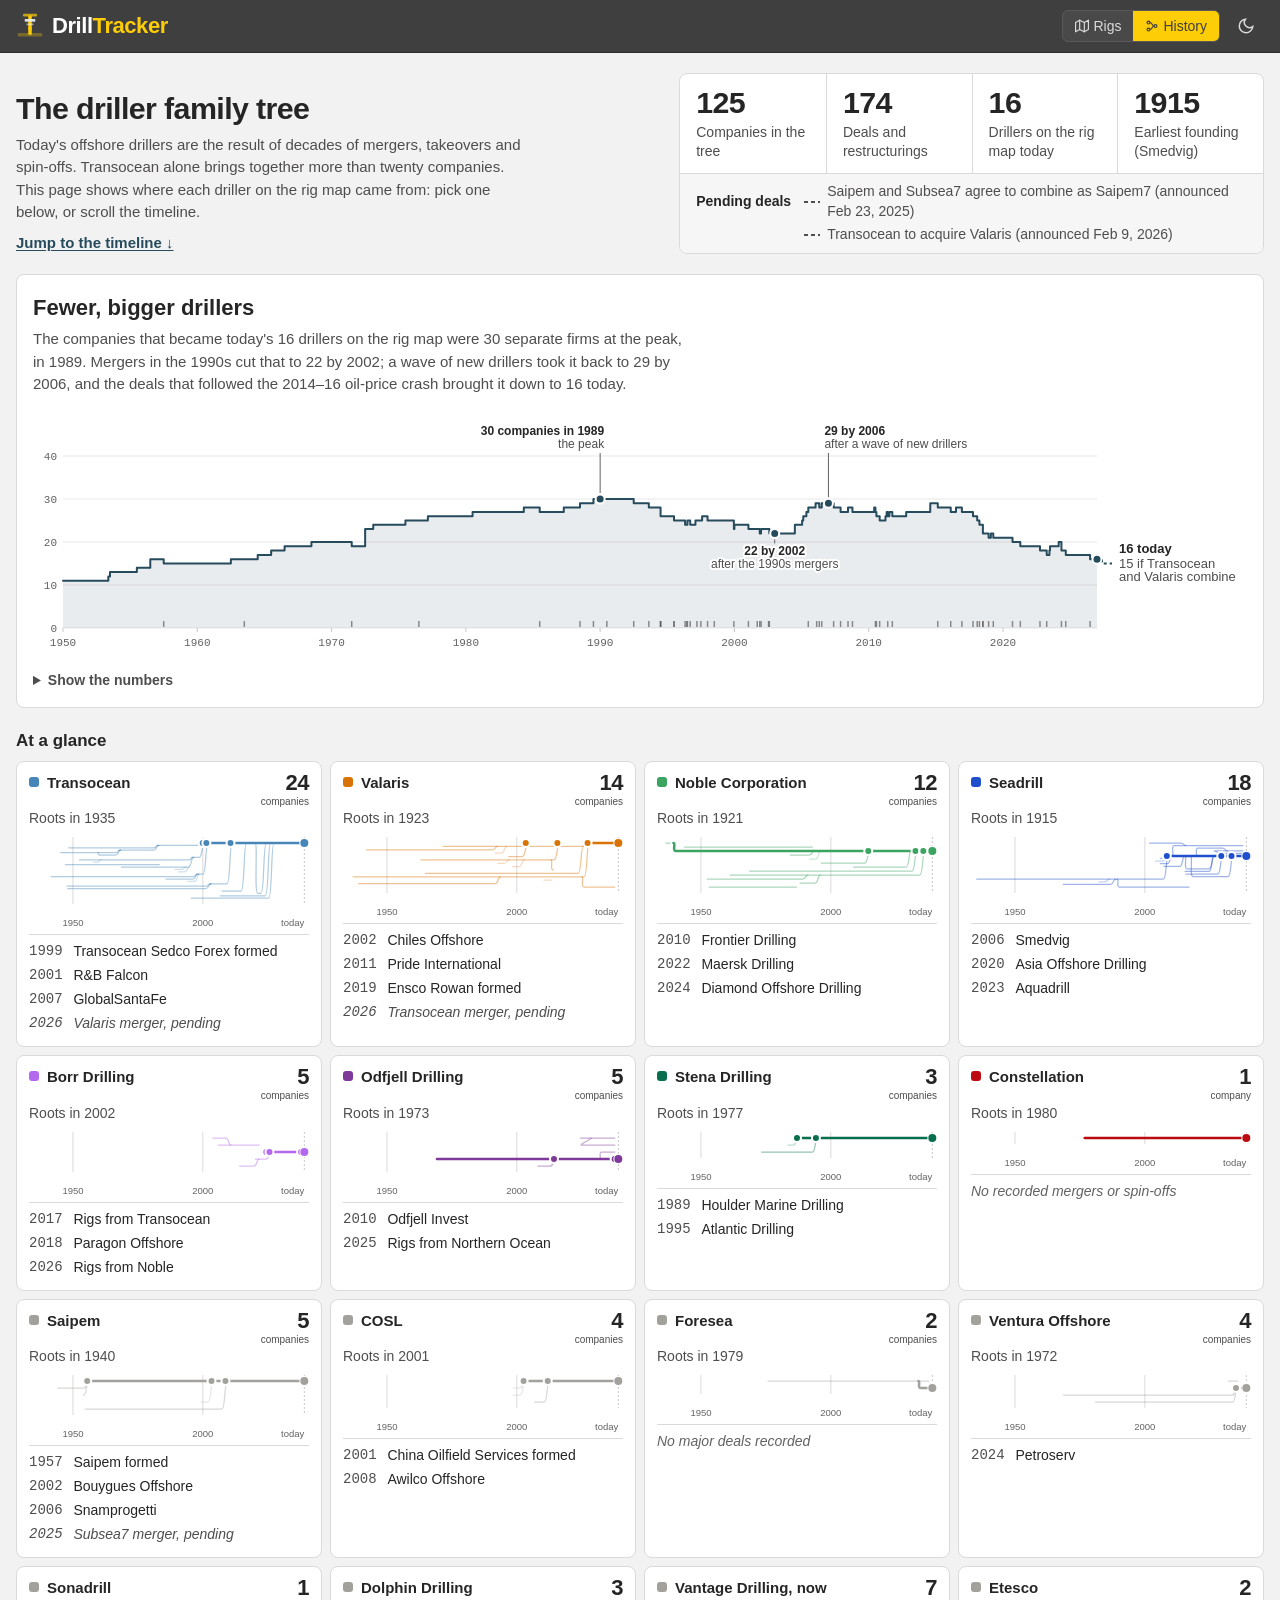
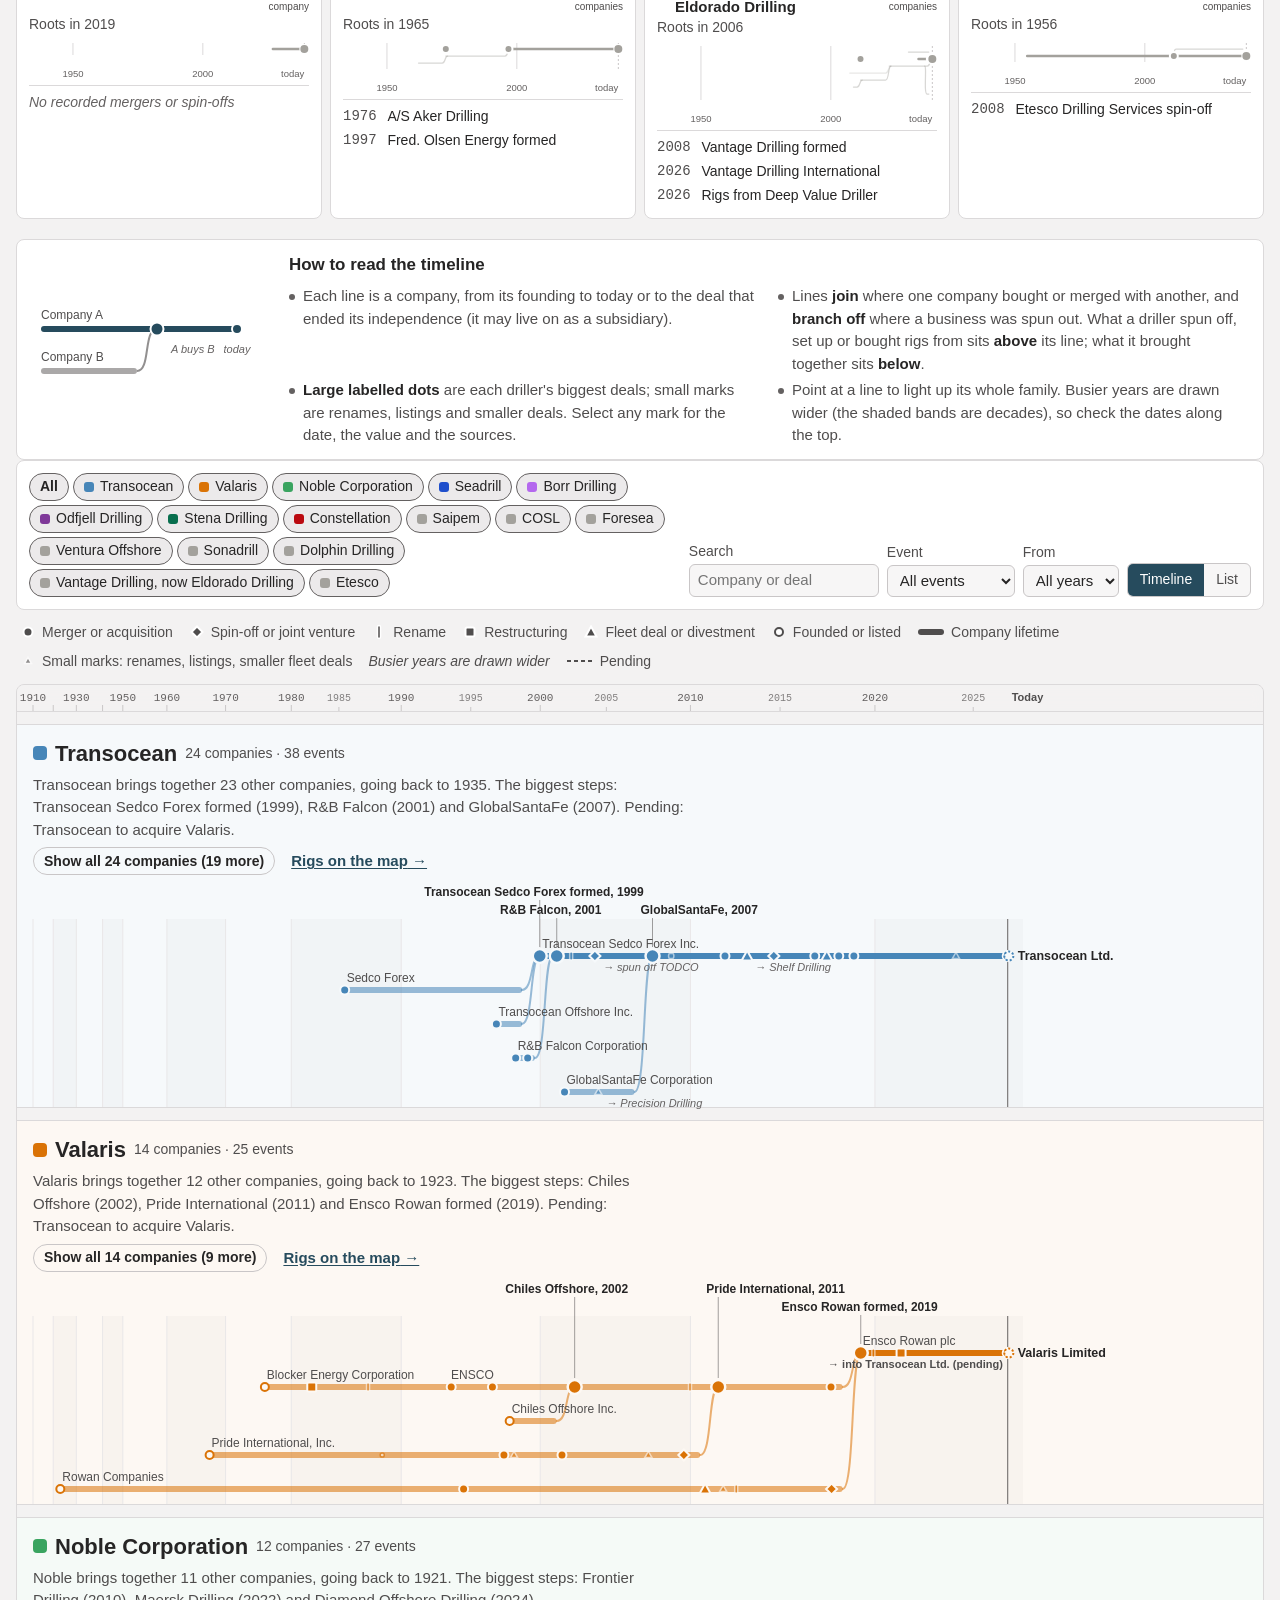
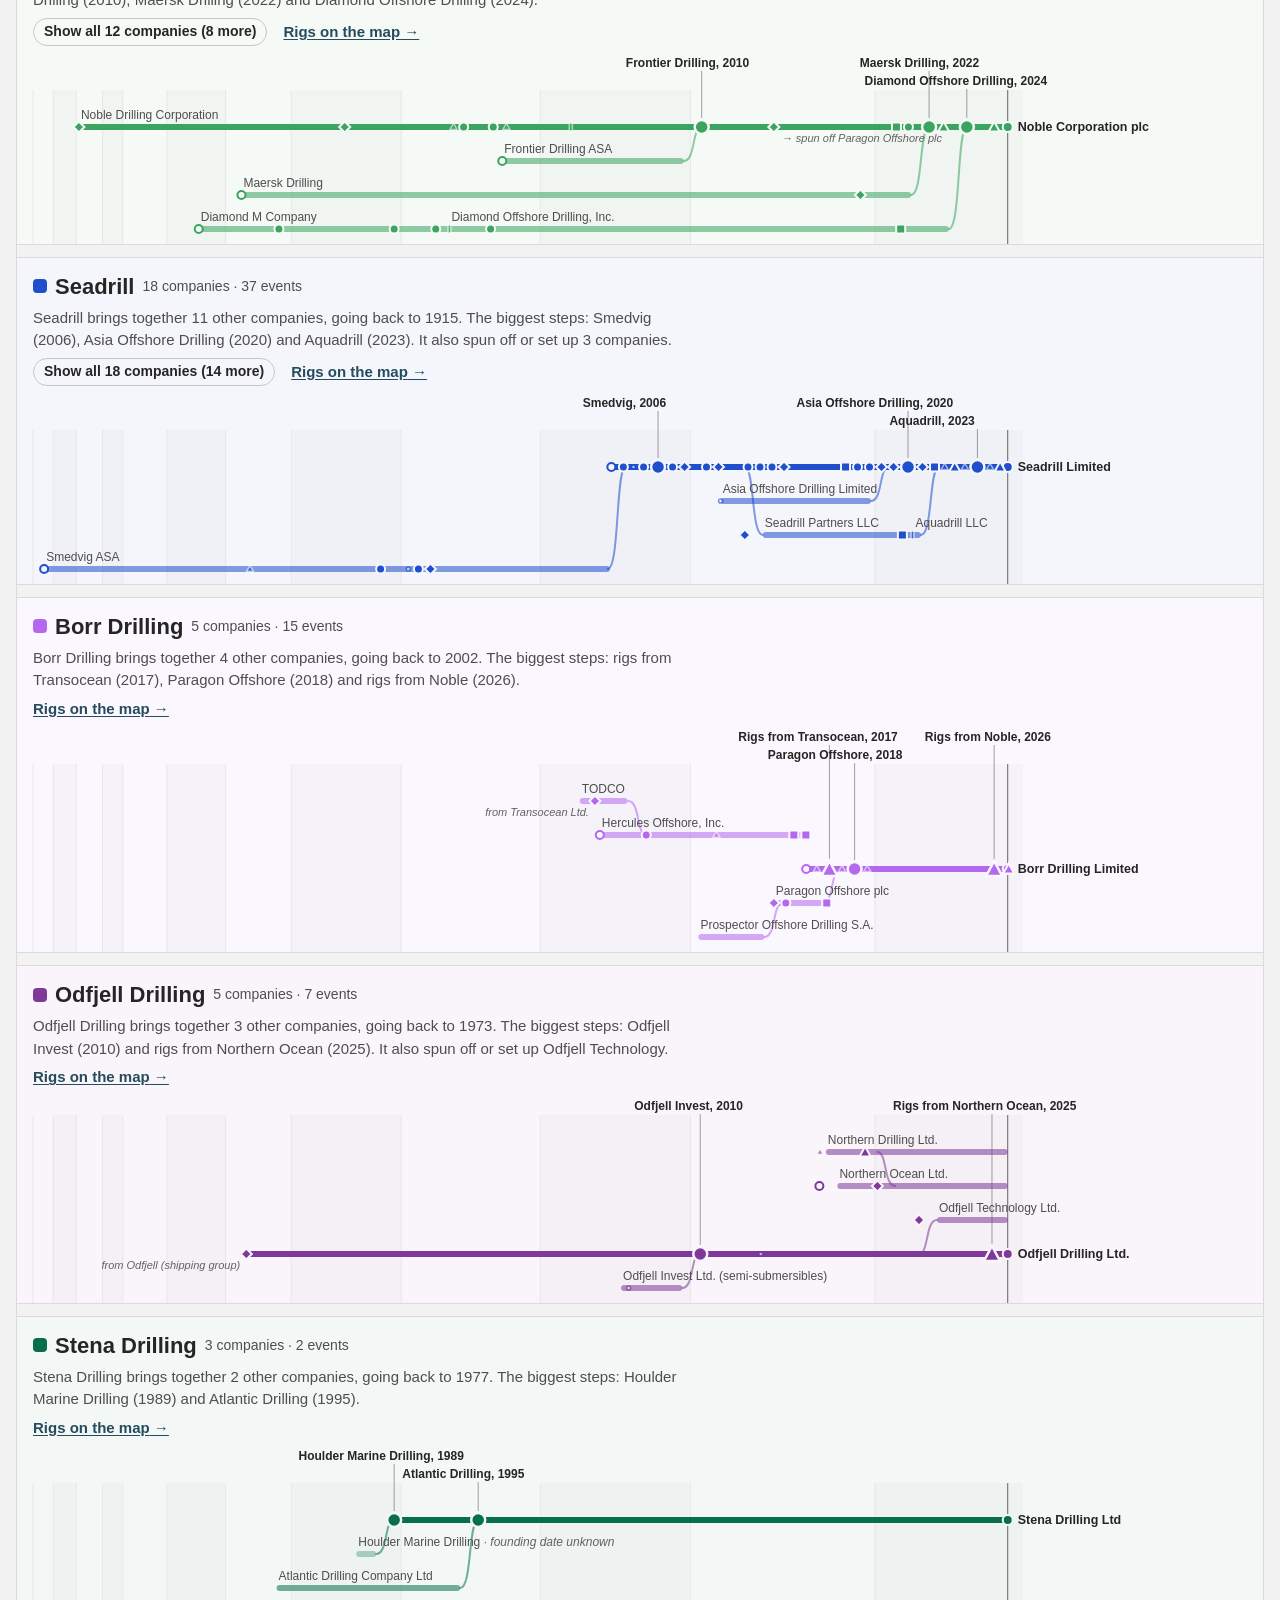
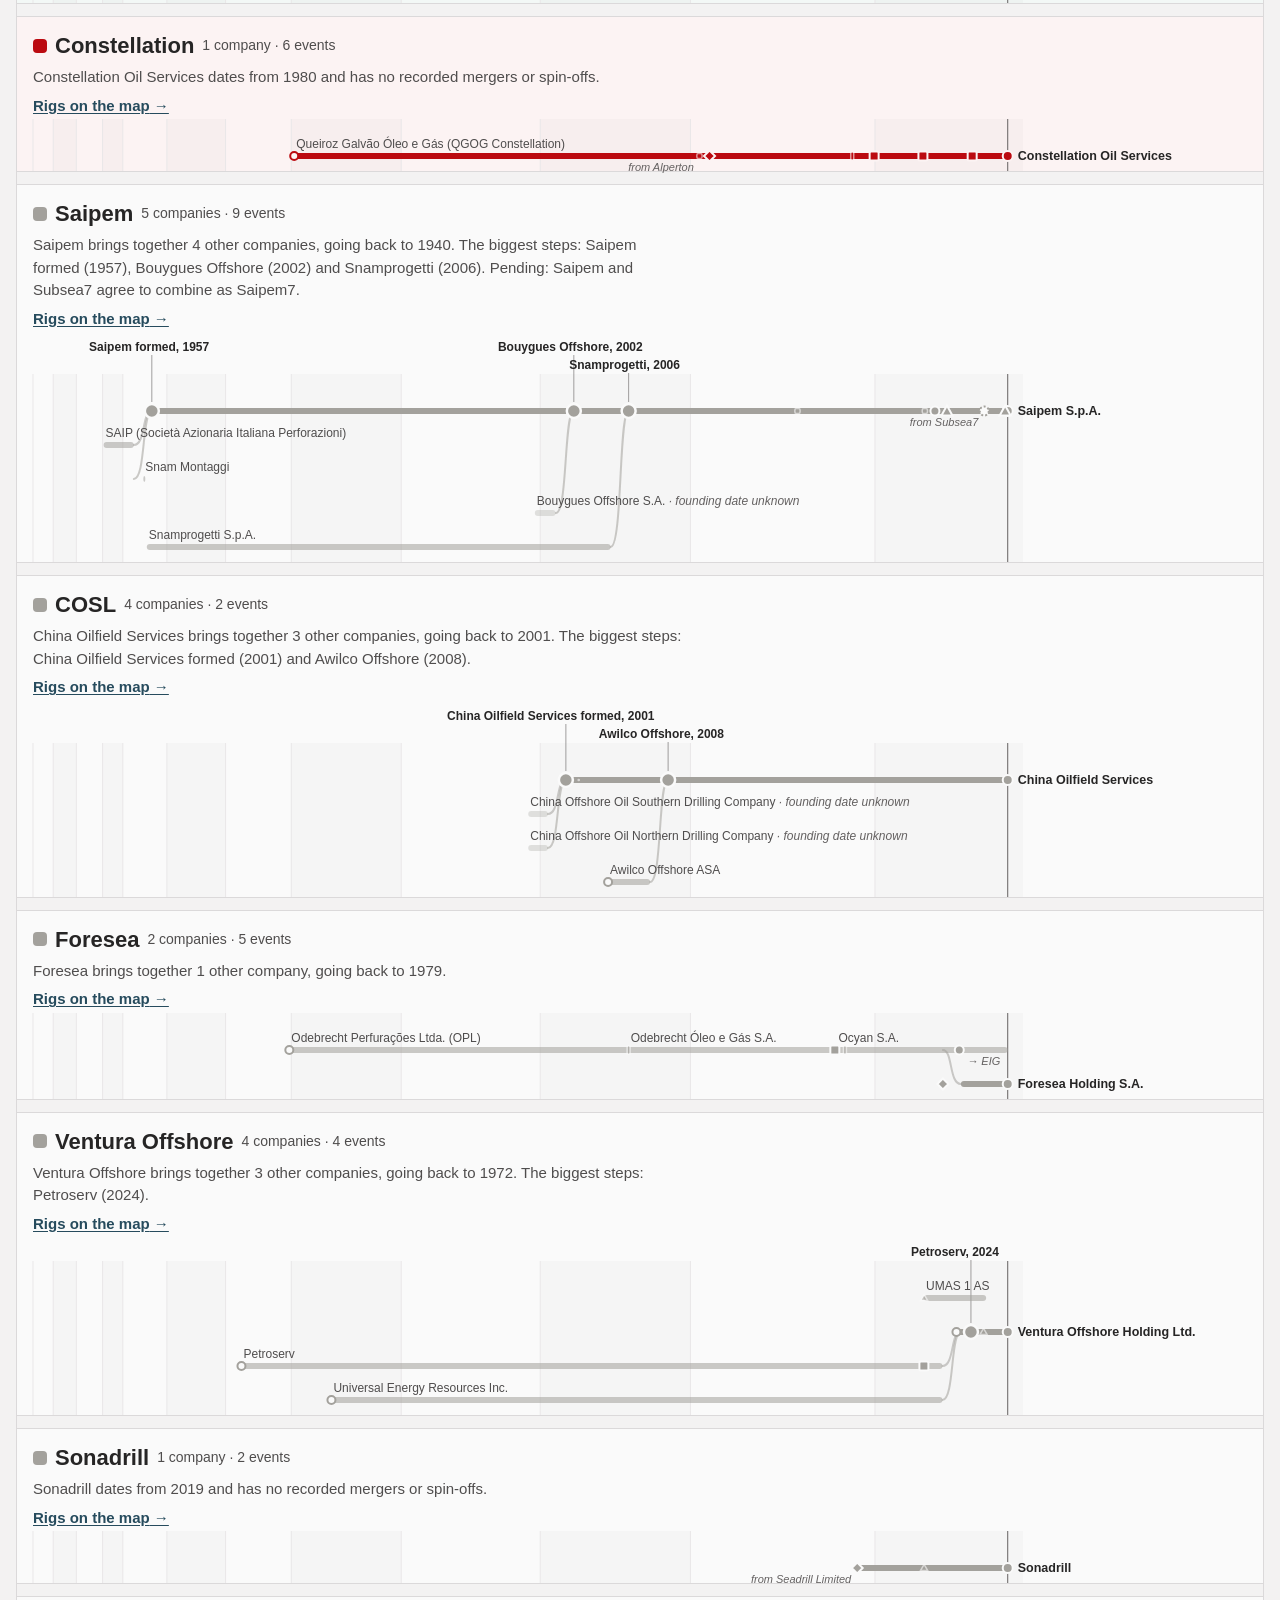
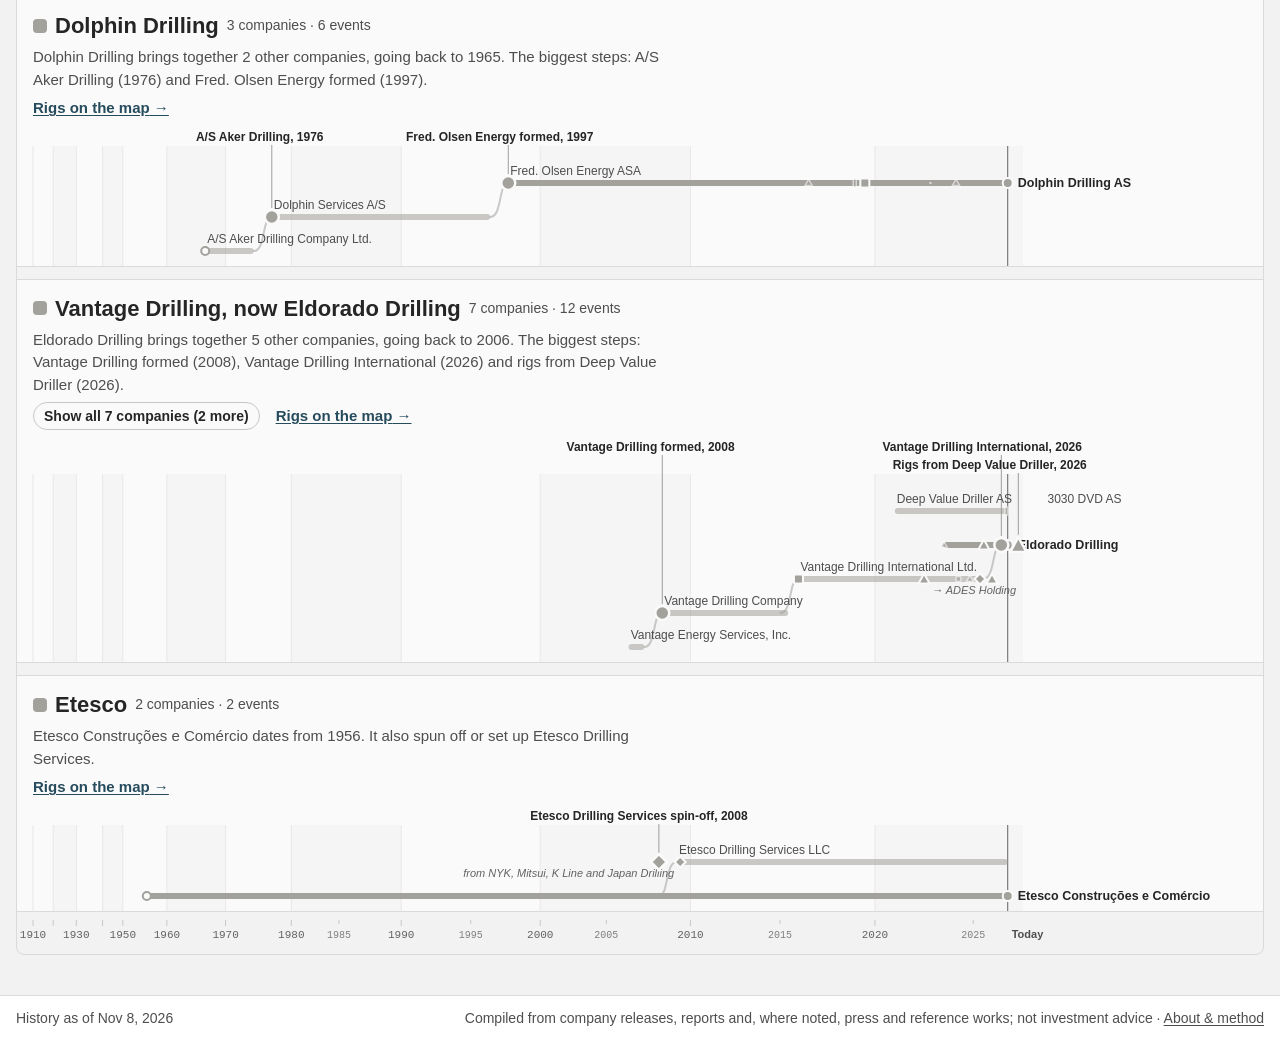
==== commit 2340a65d: "History: fix buyer shown as seller, link the map and history both ways, jump to the timeline - Panel" ====
--- a/history.html
+++ b/history.html
@@ -21,8 +21,8 @@
 <link rel="preconnect" href="https://fonts.googleapis.com">
 <link rel="preconnect" href="https://fonts.gstatic.com" crossorigin>
 <link href="https://fonts.googleapis.com/css2?family=Inter:wght@400;500;600;700&family=JetBrains+Mono:wght@400;500;600&display=swap" rel="stylesheet">
-<link rel="stylesheet" href="styles.css?v=fe792de9">
-<link rel="stylesheet" href="history.css?v=d76af600">
+<link rel="stylesheet" href="styles.css?v=79b6902d">
+<link rel="stylesheet" href="history.css?v=48d1fb3a">
 </head>
 <body>
 
@@ -62,6 +62,7 @@
     <div class="hx-intro-text">
       <h1 id="hxTitle">The driller family tree</h1>
       <p>Today's offshore drillers are the result of decades of mergers, takeovers and spin-offs. Transocean alone brings together more than twenty companies. This page shows where each driller on the rig map came from: pick one below, or scroll the timeline.</p>
+      <p><a class="hx-jump" id="hxJump" href="#hxToolbar">Jump to the timeline <span aria-hidden="true">&darr;</span></a></p>
     </div>
     <dl class="hx-stats" id="hxStats"></dl>
   </section>
@@ -107,7 +108,7 @@
     </div>
   </section>
 
-  <div class="hx-toolbar" role="group" aria-label="Filter the history">
+  <div class="hx-toolbar" id="hxToolbar" tabindex="-1" role="group" aria-label="Filter the history">
     <div class="hx-families" id="hxFamilies" role="group" aria-label="Show drillers"></div>
     <div class="hx-controls">
       <label class="hx-field"><span>Search</span>
@@ -160,6 +161,6 @@
 </footer>
 
 <script src="history-data.js?v=547d0239"></script>
-<script src="history.js?v=c59c4430"></script>
+<script src="history.js?v=82565261"></script>
 </body>
 </html>
--- a/styles.css
+++ b/styles.css
@@ -903,6 +903,7 @@
 .detail-rig-name { font-size: var(--text-lg); font-weight: 700; line-height: 1.2; margin-bottom: var(--space-1); }
 .detail-aka { display: block; font-size: var(--text-xs); font-weight: 400; color: var(--color-text-faint); margin-top: 2px; }
 .detail-contractor { font-size: var(--text-sm); color: var(--color-text-muted); }
+.detail-history { text-decoration: underline; text-underline-offset: 2px; }
 
 .detail-body {
   flex: 1;
--- a/history.css
+++ b/history.css
@@ -333,3 +333,12 @@
 .hx-vt-item.is-minor .hx-mark { opacity: 0.7; }
 .hx-vt-more { margin: var(--space-2) var(--space-3) 0; }
 
+
+/* jump to the timeline; a family's actions (show all, rigs on the map) */
+.hx-jump, .hx-maplink { font-size: var(--text-sm); font-weight: 600; text-decoration: underline; text-underline-offset: 2px; }
+.hx-intro p + p { margin-top: var(--space-2); }
+.hx-family-acts { display: flex; align-items: center; flex-wrap: wrap; gap: var(--space-2) var(--space-4); margin-top: 6px; }
+.hx-family-acts .hx-more { margin-top: 0; }
+.hx-family-acts:empty { display: none; }
+.hx-toolbar:focus { outline: none; }
+.hx-toolbar { scroll-margin-top: var(--space-2); }
